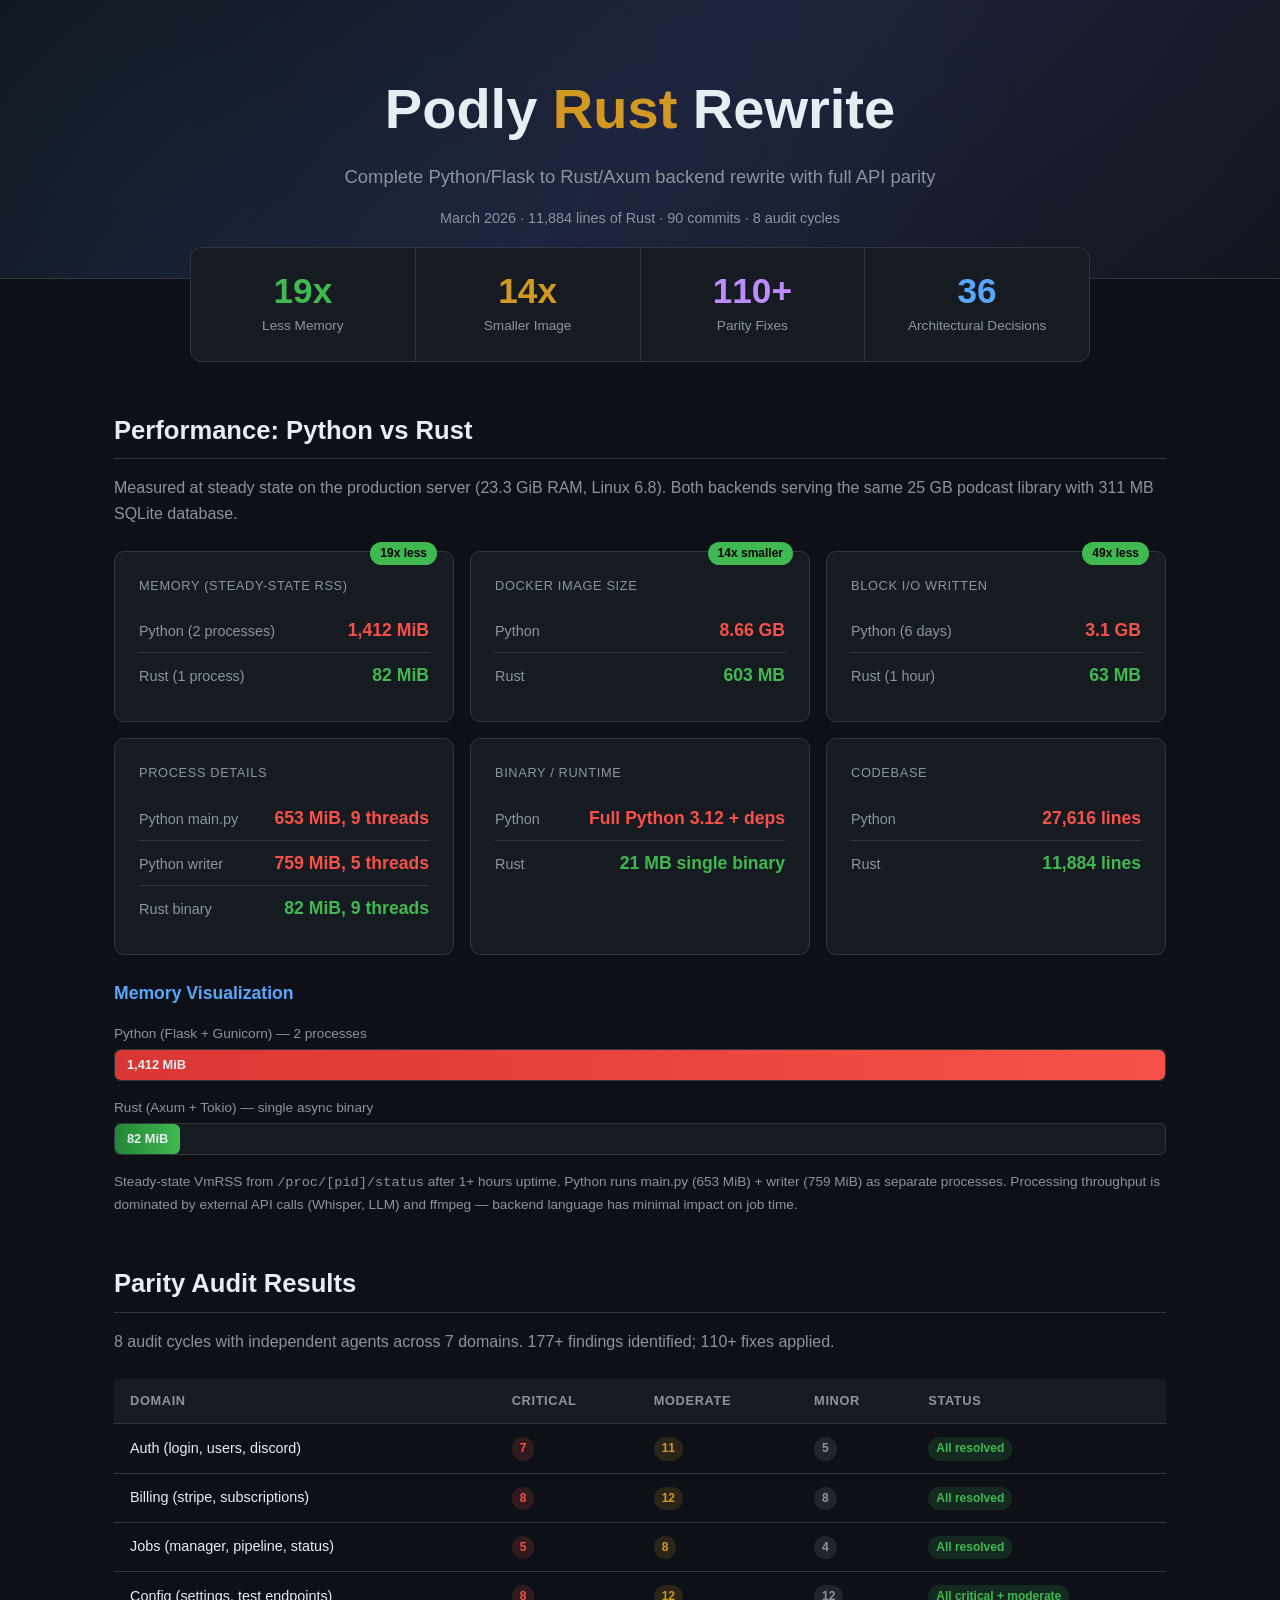
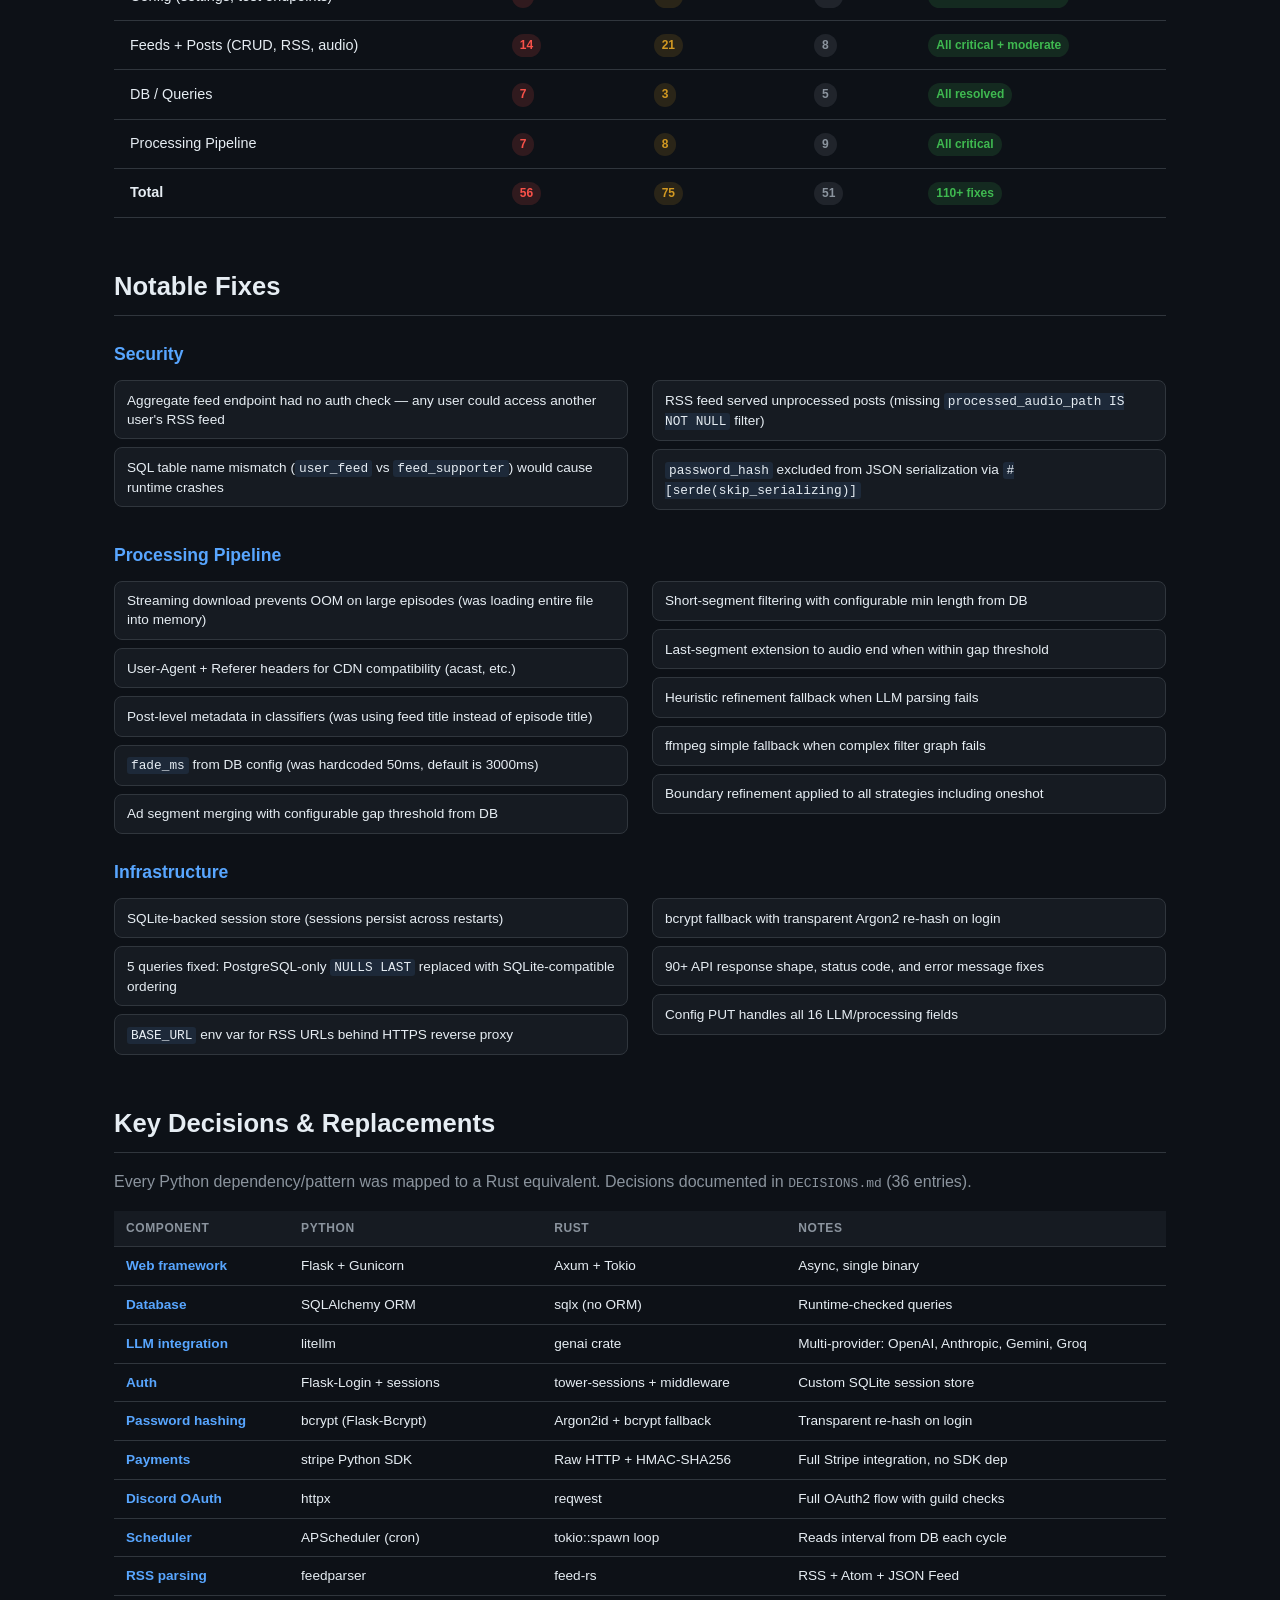
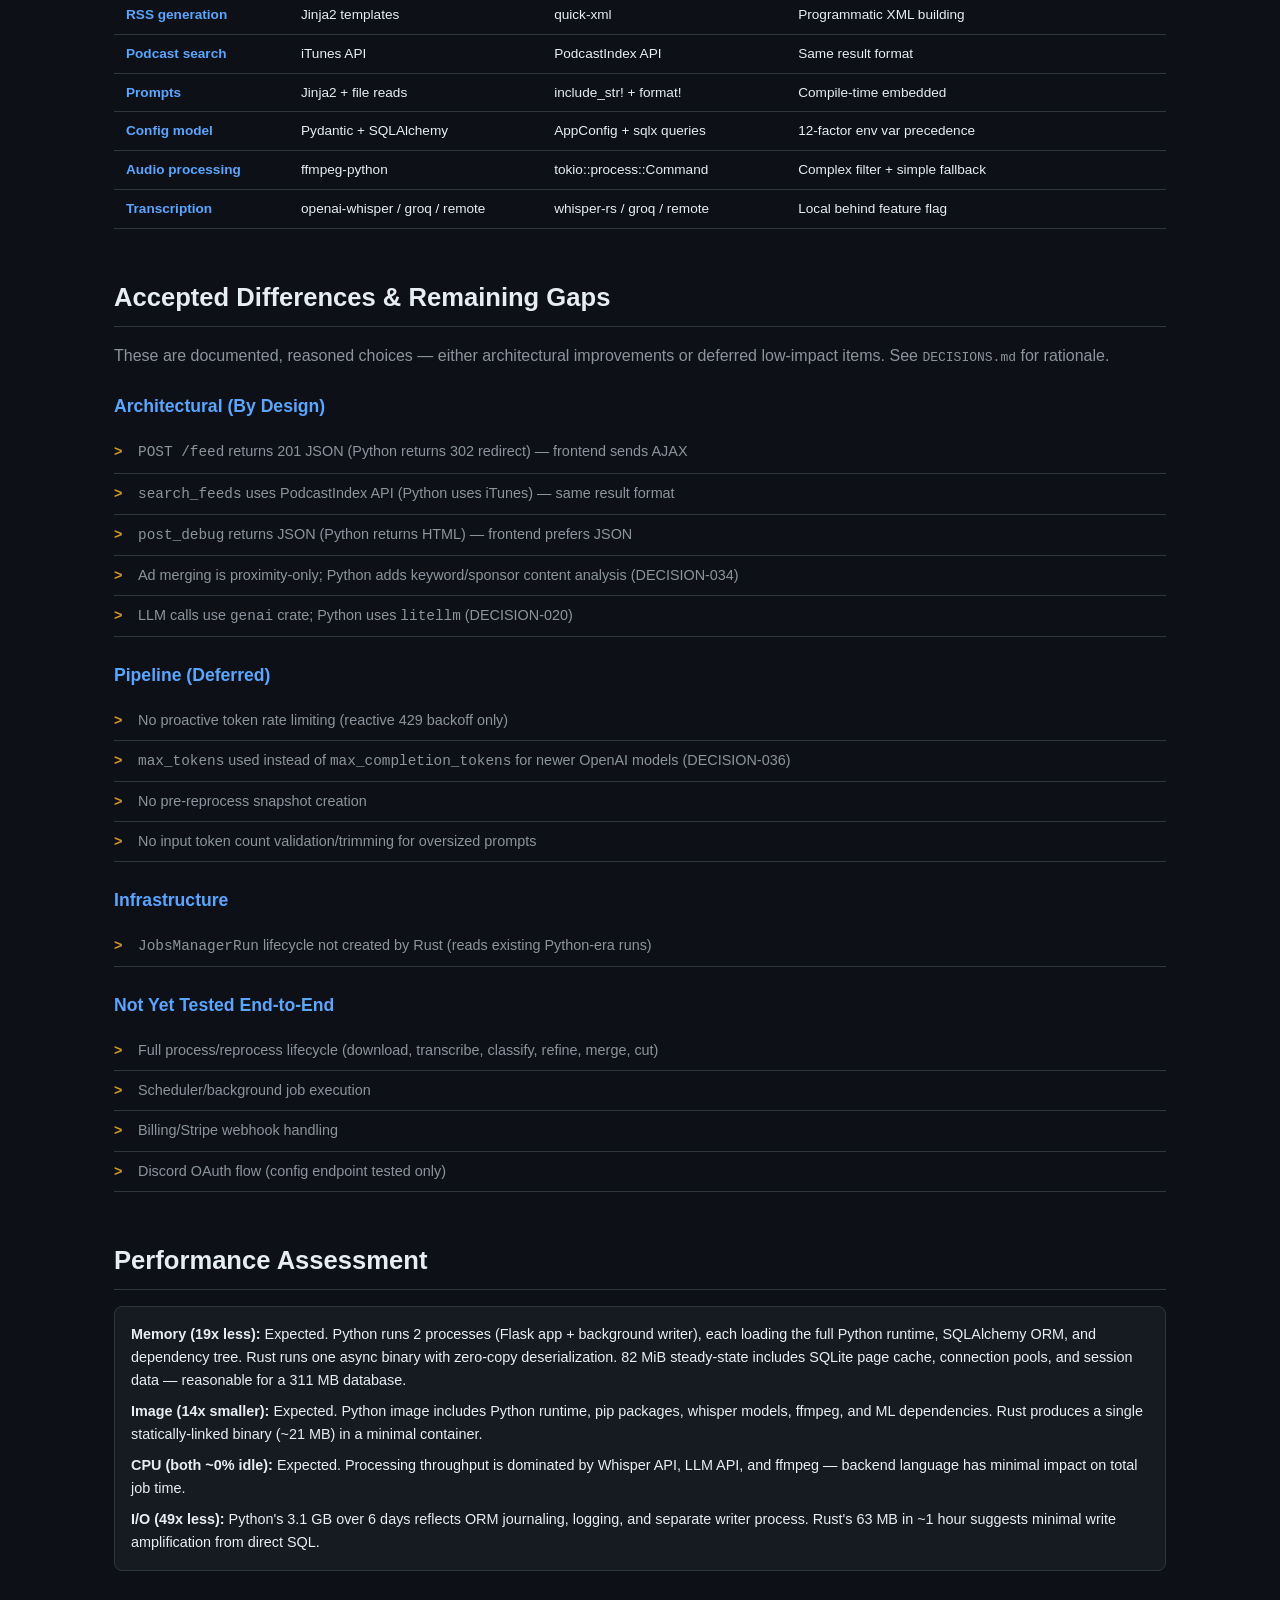
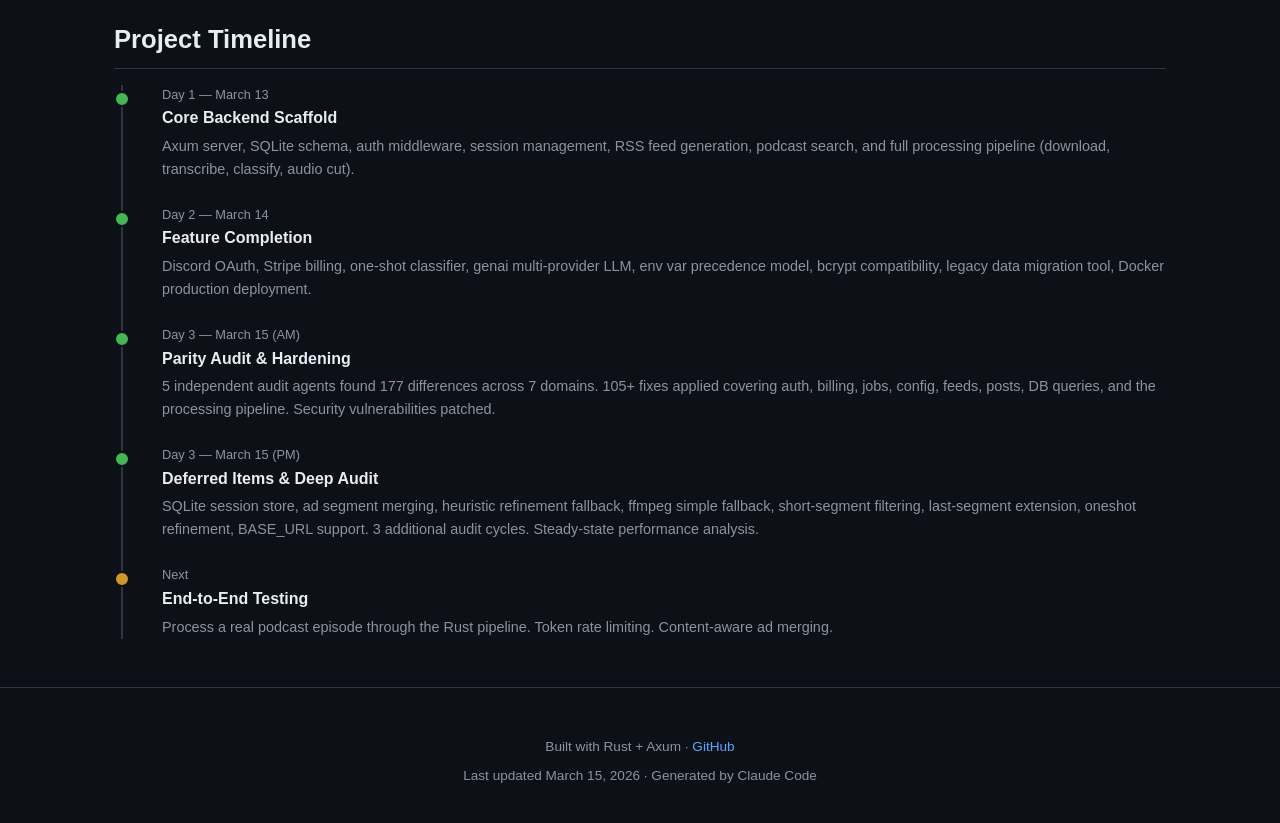
==== rust-rewrite.html @ 411adbfd "Replace progress report files with single rust-rewrite.html" ====
<!DOCTYPE html>
<html lang="en">
<head>
<meta charset="UTF-8">
<meta name="viewport" content="width=device-width, initial-scale=1.0">
<title>Podly Rust Rewrite — Progress Report</title>
<style>
  :root {
    --bg: #0d1117; --surface: #161b22; --border: #30363d;
    --text: #e6edf3; --text-muted: #8b949e; --accent: #58a6ff;
    --green: #3fb950; --red: #f85149; --orange: #d29922; --purple: #bc8cff;
  }
  * { box-sizing: border-box; margin: 0; padding: 0; }
  body { font-family: -apple-system, BlinkMacSystemFont, 'Segoe UI', Helvetica, Arial, sans-serif; background: var(--bg); color: var(--text); line-height: 1.6; }

  .hero { background: linear-gradient(135deg, #0d1117 0%, #1a1f36 50%, #0d1117 100%); padding: 4rem 1.5rem 3rem; text-align: center; border-bottom: 1px solid var(--border); position: relative; overflow: hidden; }
  .hero::before { content: ''; position: absolute; top: -50%; left: -50%; width: 200%; height: 200%; background: radial-gradient(circle at 30% 50%, rgba(88,166,255,0.06) 0%, transparent 50%), radial-gradient(circle at 70% 50%, rgba(188,140,255,0.04) 0%, transparent 50%); pointer-events: none; }
  .hero h1 { font-size: clamp(2rem, 5vw, 3.5rem); font-weight: 800; margin-bottom: 0.5rem; position: relative; }
  .hero h1 .rust { color: var(--orange); }
  .hero p { color: var(--text-muted); font-size: 1.15rem; max-width: 600px; margin: 0 auto; position: relative; }
  .hero-date { color: var(--text-muted); font-size: 0.9rem; margin-top: 1rem; position: relative; }
  .hero-date a { color: var(--accent); text-decoration: none; }

  .container { max-width: 1100px; margin: 0 auto; padding: 0 1.5rem; }

  .metrics-bar { display: grid; grid-template-columns: repeat(auto-fit, minmax(200px, 1fr)); gap: 1px; background: var(--border); border: 1px solid var(--border); border-radius: 12px; overflow: hidden; margin: -2rem auto 3rem; max-width: 900px; position: relative; z-index: 1; }
  .metric { background: var(--surface); padding: 1.5rem; text-align: center; }
  .metric-value { font-size: 2.2rem; font-weight: 800; line-height: 1.1; }
  .metric-value.green { color: var(--green); }
  .metric-value.orange { color: var(--orange); }
  .metric-value.purple { color: var(--purple); }
  .metric-value.accent { color: var(--accent); }
  .metric-label { color: var(--text-muted); font-size: 0.85rem; margin-top: 0.25rem; }

  section { margin-bottom: 3rem; }
  section h2 { font-size: 1.6rem; font-weight: 700; margin-bottom: 1rem; padding-bottom: 0.5rem; border-bottom: 1px solid var(--border); }
  section h3 { font-size: 1.1rem; font-weight: 600; color: var(--accent); margin: 1.5rem 0 0.75rem; }

  .compare-grid { display: grid; grid-template-columns: repeat(auto-fit, minmax(280px, 1fr)); gap: 1rem; }
  .compare-card { background: var(--surface); border: 1px solid var(--border); border-radius: 10px; padding: 1.5rem; position: relative; }
  .compare-card .label { font-size: 0.8rem; text-transform: uppercase; letter-spacing: 0.05em; color: var(--text-muted); margin-bottom: 0.75rem; }
  .compare-row { display: flex; justify-content: space-between; align-items: baseline; padding: 0.5rem 0; border-bottom: 1px solid var(--border); }
  .compare-row:last-child { border: none; }
  .compare-row .tech { color: var(--text-muted); font-size: 0.9rem; }
  .compare-row .val { font-weight: 600; font-size: 1.1rem; }
  .compare-row .val.python { color: var(--red); }
  .compare-row .val.rust { color: var(--green); }
  .ratio-badge { position: absolute; top: -10px; right: 16px; background: var(--green); color: #000; font-size: 0.75rem; font-weight: 800; padding: 2px 10px; border-radius: 20px; }

  .bar-chart { margin: 1rem 0; }
  .bar-group { margin-bottom: 1rem; }
  .bar-group .bar-label { font-size: 0.85rem; color: var(--text-muted); margin-bottom: 0.25rem; }
  .bar-track { background: var(--surface); border-radius: 6px; height: 32px; position: relative; overflow: hidden; border: 1px solid var(--border); }
  .bar-fill { height: 100%; border-radius: 6px; display: flex; align-items: center; padding: 0 12px; font-size: 0.8rem; font-weight: 600; min-width: fit-content; white-space: nowrap; }
  .bar-fill.python { background: linear-gradient(90deg, #da3633, #f85149); }
  .bar-fill.rust { background: linear-gradient(90deg, #238636, #3fb950); }

  .audit-table { width: 100%; border-collapse: collapse; font-size: 0.9rem; }
  .audit-table th, .audit-table td { padding: 0.75rem 1rem; text-align: left; border-bottom: 1px solid var(--border); }
  .audit-table th { background: var(--surface); color: var(--text-muted); font-size: 0.8rem; text-transform: uppercase; letter-spacing: 0.05em; }
  .audit-table tr:hover td { background: rgba(88,166,255,0.04); }
  .badge { display: inline-block; padding: 2px 8px; border-radius: 12px; font-size: 0.75rem; font-weight: 600; }
  .badge.critical { background: rgba(248,81,73,0.15); color: var(--red); }
  .badge.moderate { background: rgba(210,153,34,0.15); color: var(--orange); }
  .badge.minor { background: rgba(139,148,158,0.15); color: var(--text-muted); }
  .badge.fixed { background: rgba(63,185,80,0.15); color: var(--green); }

  .timeline { position: relative; padding-left: 2rem; }
  .timeline::before { content: ''; position: absolute; left: 7px; top: 0; bottom: 0; width: 2px; background: var(--border); }
  .timeline-item { position: relative; margin-bottom: 1.5rem; padding-left: 1rem; }
  .timeline-item::before { content: ''; position: absolute; left: -2rem; top: 6px; width: 12px; height: 12px; border-radius: 50%; background: var(--accent); border: 2px solid var(--bg); }
  .timeline-item.done::before { background: var(--green); }
  .timeline-item.pending::before { background: var(--orange); }
  .timeline-date { font-size: 0.8rem; color: var(--text-muted); }
  .timeline-title { font-weight: 600; margin-bottom: 0.25rem; }
  .timeline-desc { color: var(--text-muted); font-size: 0.9rem; }

  .fixes-list { list-style: none; padding: 0; columns: 2; column-gap: 1.5rem; }
  .fixes-list li { break-inside: avoid; background: var(--surface); border: 1px solid var(--border); border-radius: 8px; padding: 0.6rem 0.75rem; font-size: 0.85rem; margin-bottom: 0.5rem; line-height: 1.4; }
  .fixes-list li code { background: rgba(88,166,255,0.1); padding: 1px 4px; border-radius: 3px; font-size: 0.8rem; }

  .remaining-list { list-style: none; padding: 0; }
  .remaining-list li { padding: 0.5rem 0; border-bottom: 1px solid var(--border); color: var(--text-muted); font-size: 0.9rem; padding-left: 1.5rem; position: relative; }
  .remaining-list li::before { content: '>'; position: absolute; left: 0; color: var(--orange); font-weight: bold; }

  .decision-table { width: 100%; border-collapse: collapse; font-size: 0.85rem; }
  .decision-table th, .decision-table td { padding: 0.5rem 0.75rem; text-align: left; border-bottom: 1px solid var(--border); vertical-align: top; }
  .decision-table th { background: var(--surface); color: var(--text-muted); font-size: 0.75rem; text-transform: uppercase; letter-spacing: 0.05em; }
  .decision-table tr:hover td { background: rgba(88,166,255,0.04); }
  .decision-table td:first-child { white-space: nowrap; color: var(--accent); font-weight: 600; }

  .info-box { background: var(--surface); border: 1px solid var(--border); border-radius: 8px; padding: 1rem; font-size: 0.9rem; margin: 1rem 0; }

  footer { text-align: center; padding: 3rem 1rem; border-top: 1px solid var(--border); color: var(--text-muted); font-size: 0.85rem; }
  footer a { color: var(--accent); text-decoration: none; }
  footer a:hover { text-decoration: underline; }

  @media (max-width: 700px) {
    .hero { padding: 3rem 1rem 2rem; }
    .metrics-bar { grid-template-columns: repeat(2, 1fr); margin-top: -1.5rem; }
    .compare-grid { grid-template-columns: 1fr; }
    .fixes-list { columns: 1; }
    .audit-table { font-size: 0.8rem; }
    .audit-table th, .audit-table td { padding: 0.5rem; }
    .decision-table { font-size: 0.8rem; }
  }
</style>
</head>
<body>

<div class="hero">
  <h1>Podly <span class="rust">Rust</span> Rewrite</h1>
  <p>Complete Python/Flask to Rust/Axum backend rewrite with full API parity</p>
  <div class="hero-date">March 2026 &middot; 11,884 lines of Rust &middot; 90 commits &middot; 8 audit cycles</div>
</div>

<div class="container">

  <div class="metrics-bar">
    <div class="metric"><div class="metric-value green">19x</div><div class="metric-label">Less Memory</div></div>
    <div class="metric"><div class="metric-value orange">14x</div><div class="metric-label">Smaller Image</div></div>
    <div class="metric"><div class="metric-value purple">110+</div><div class="metric-label">Parity Fixes</div></div>
    <div class="metric"><div class="metric-value accent">36</div><div class="metric-label">Architectural Decisions</div></div>
  </div>

  <!-- Performance -->
  <section>
    <h2>Performance: Python vs Rust</h2>
    <p style="color: var(--text-muted); margin-bottom: 1.5rem;">Measured at steady state on the production server (23.3 GiB RAM, Linux 6.8). Both backends serving the same 25 GB podcast library with 311 MB SQLite database.</p>
    <div class="compare-grid">
      <div class="compare-card">
        <div class="ratio-badge">19x less</div>
        <div class="label">Memory (Steady-State RSS)</div>
        <div class="compare-row"><span class="tech">Python (2 processes)</span><span class="val python">1,412 MiB</span></div>
        <div class="compare-row"><span class="tech">Rust (1 process)</span><span class="val rust">82 MiB</span></div>
      </div>
      <div class="compare-card">
        <div class="ratio-badge">14x smaller</div>
        <div class="label">Docker Image Size</div>
        <div class="compare-row"><span class="tech">Python</span><span class="val python">8.66 GB</span></div>
        <div class="compare-row"><span class="tech">Rust</span><span class="val rust">603 MB</span></div>
      </div>
      <div class="compare-card">
        <div class="ratio-badge">49x less</div>
        <div class="label">Block I/O Written</div>
        <div class="compare-row"><span class="tech">Python (6 days)</span><span class="val python">3.1 GB</span></div>
        <div class="compare-row"><span class="tech">Rust (1 hour)</span><span class="val rust">63 MB</span></div>
      </div>
      <div class="compare-card">
        <div class="label">Process Details</div>
        <div class="compare-row"><span class="tech">Python main.py</span><span class="val python">653 MiB, 9 threads</span></div>
        <div class="compare-row"><span class="tech">Python writer</span><span class="val python">759 MiB, 5 threads</span></div>
        <div class="compare-row"><span class="tech">Rust binary</span><span class="val rust">82 MiB, 9 threads</span></div>
      </div>
      <div class="compare-card">
        <div class="label">Binary / Runtime</div>
        <div class="compare-row"><span class="tech">Python</span><span class="val python">Full Python 3.12 + deps</span></div>
        <div class="compare-row"><span class="tech">Rust</span><span class="val rust">21 MB single binary</span></div>
      </div>
      <div class="compare-card">
        <div class="label">Codebase</div>
        <div class="compare-row"><span class="tech">Python</span><span class="val python">27,616 lines</span></div>
        <div class="compare-row"><span class="tech">Rust</span><span class="val rust">11,884 lines</span></div>
      </div>
    </div>
    <h3>Memory Visualization</h3>
    <div class="bar-chart">
      <div class="bar-group"><div class="bar-label">Python (Flask + Gunicorn) &mdash; 2 processes</div><div class="bar-track"><div class="bar-fill python" style="width: 100%;">1,412 MiB</div></div></div>
      <div class="bar-group"><div class="bar-label">Rust (Axum + Tokio) &mdash; single async binary</div><div class="bar-track"><div class="bar-fill rust" style="width: 5.8%;">82 MiB</div></div></div>
    </div>
    <p style="color: var(--text-muted); font-size: 0.85rem; margin-top: 0.5rem;">Steady-state VmRSS from <code>/proc/[pid]/status</code> after 1+ hours uptime. Python runs main.py (653 MiB) + writer (759 MiB) as separate processes. Processing throughput is dominated by external API calls (Whisper, LLM) and ffmpeg &mdash; backend language has minimal impact on job time.</p>
  </section>

  <!-- Parity Audit -->
  <section>
    <h2>Parity Audit Results</h2>
    <p style="color: var(--text-muted); margin-bottom: 1.5rem;">8 audit cycles with independent agents across 7 domains. 177+ findings identified; 110+ fixes applied.</p>
    <div style="overflow-x: auto;">
    <table class="audit-table">
      <thead><tr><th>Domain</th><th>Critical</th><th>Moderate</th><th>Minor</th><th>Status</th></tr></thead>
      <tbody>
        <tr><td>Auth (login, users, discord)</td><td><span class="badge critical">7</span></td><td><span class="badge moderate">11</span></td><td><span class="badge minor">5</span></td><td><span class="badge fixed">All resolved</span></td></tr>
        <tr><td>Billing (stripe, subscriptions)</td><td><span class="badge critical">8</span></td><td><span class="badge moderate">12</span></td><td><span class="badge minor">8</span></td><td><span class="badge fixed">All resolved</span></td></tr>
        <tr><td>Jobs (manager, pipeline, status)</td><td><span class="badge critical">5</span></td><td><span class="badge moderate">8</span></td><td><span class="badge minor">4</span></td><td><span class="badge fixed">All resolved</span></td></tr>
        <tr><td>Config (settings, test endpoints)</td><td><span class="badge critical">8</span></td><td><span class="badge moderate">12</span></td><td><span class="badge minor">12</span></td><td><span class="badge fixed">All critical + moderate</span></td></tr>
        <tr><td>Feeds + Posts (CRUD, RSS, audio)</td><td><span class="badge critical">14</span></td><td><span class="badge moderate">21</span></td><td><span class="badge minor">8</span></td><td><span class="badge fixed">All critical + moderate</span></td></tr>
        <tr><td>DB / Queries</td><td><span class="badge critical">7</span></td><td><span class="badge moderate">3</span></td><td><span class="badge minor">5</span></td><td><span class="badge fixed">All resolved</span></td></tr>
        <tr><td>Processing Pipeline</td><td><span class="badge critical">7</span></td><td><span class="badge moderate">8</span></td><td><span class="badge minor">9</span></td><td><span class="badge fixed">All critical</span></td></tr>
        <tr style="font-weight: 700;"><td>Total</td><td><span class="badge critical">56</span></td><td><span class="badge moderate">75</span></td><td><span class="badge minor">51</span></td><td><span class="badge fixed">110+ fixes</span></td></tr>
      </tbody>
    </table>
    </div>
  </section>

  <!-- Notable Fixes -->
  <section>
    <h2>Notable Fixes</h2>
    <h3>Security</h3>
    <ul class="fixes-list">
      <li>Aggregate feed endpoint had no auth check &mdash; any user could access another user's RSS feed</li>
      <li>SQL table name mismatch (<code>user_feed</code> vs <code>feed_supporter</code>) would cause runtime crashes</li>
      <li>RSS feed served unprocessed posts (missing <code>processed_audio_path IS NOT NULL</code> filter)</li>
      <li><code>password_hash</code> excluded from JSON serialization via <code>#[serde(skip_serializing)]</code></li>
    </ul>
    <h3>Processing Pipeline</h3>
    <ul class="fixes-list">
      <li>Streaming download prevents OOM on large episodes (was loading entire file into memory)</li>
      <li>User-Agent + Referer headers for CDN compatibility (acast, etc.)</li>
      <li>Post-level metadata in classifiers (was using feed title instead of episode title)</li>
      <li><code>fade_ms</code> from DB config (was hardcoded 50ms, default is 3000ms)</li>
      <li>Ad segment merging with configurable gap threshold from DB</li>
      <li>Short-segment filtering with configurable min length from DB</li>
      <li>Last-segment extension to audio end when within gap threshold</li>
      <li>Heuristic refinement fallback when LLM parsing fails</li>
      <li>ffmpeg simple fallback when complex filter graph fails</li>
      <li>Boundary refinement applied to all strategies including oneshot</li>
    </ul>
    <h3>Infrastructure</h3>
    <ul class="fixes-list">
      <li>SQLite-backed session store (sessions persist across restarts)</li>
      <li>5 queries fixed: PostgreSQL-only <code>NULLS LAST</code> replaced with SQLite-compatible ordering</li>
      <li><code>BASE_URL</code> env var for RSS URLs behind HTTPS reverse proxy</li>
      <li>bcrypt fallback with transparent Argon2 re-hash on login</li>
      <li>90+ API response shape, status code, and error message fixes</li>
      <li>Config PUT handles all 16 LLM/processing fields</li>
    </ul>
  </section>

  <!-- Architecture Decisions -->
  <section>
    <h2>Key Decisions &amp; Replacements</h2>
    <p style="color: var(--text-muted); margin-bottom: 1rem;">Every Python dependency/pattern was mapped to a Rust equivalent. Decisions documented in <code>DECISIONS.md</code> (36 entries).</p>
    <div style="overflow-x: auto;">
    <table class="decision-table">
      <thead><tr><th>Component</th><th>Python</th><th>Rust</th><th>Notes</th></tr></thead>
      <tbody>
        <tr><td>Web framework</td><td>Flask + Gunicorn</td><td>Axum + Tokio</td><td>Async, single binary</td></tr>
        <tr><td>Database</td><td>SQLAlchemy ORM</td><td>sqlx (no ORM)</td><td>Runtime-checked queries</td></tr>
        <tr><td>LLM integration</td><td>litellm</td><td>genai crate</td><td>Multi-provider: OpenAI, Anthropic, Gemini, Groq</td></tr>
        <tr><td>Auth</td><td>Flask-Login + sessions</td><td>tower-sessions + middleware</td><td>Custom SQLite session store</td></tr>
        <tr><td>Password hashing</td><td>bcrypt (Flask-Bcrypt)</td><td>Argon2id + bcrypt fallback</td><td>Transparent re-hash on login</td></tr>
        <tr><td>Payments</td><td>stripe Python SDK</td><td>Raw HTTP + HMAC-SHA256</td><td>Full Stripe integration, no SDK dep</td></tr>
        <tr><td>Discord OAuth</td><td>httpx</td><td>reqwest</td><td>Full OAuth2 flow with guild checks</td></tr>
        <tr><td>Scheduler</td><td>APScheduler (cron)</td><td>tokio::spawn loop</td><td>Reads interval from DB each cycle</td></tr>
        <tr><td>RSS parsing</td><td>feedparser</td><td>feed-rs</td><td>RSS + Atom + JSON Feed</td></tr>
        <tr><td>RSS generation</td><td>Jinja2 templates</td><td>quick-xml</td><td>Programmatic XML building</td></tr>
        <tr><td>Podcast search</td><td>iTunes API</td><td>PodcastIndex API</td><td>Same result format</td></tr>
        <tr><td>Prompts</td><td>Jinja2 + file reads</td><td>include_str! + format!</td><td>Compile-time embedded</td></tr>
        <tr><td>Config model</td><td>Pydantic + SQLAlchemy</td><td>AppConfig + sqlx queries</td><td>12-factor env var precedence</td></tr>
        <tr><td>Audio processing</td><td>ffmpeg-python</td><td>tokio::process::Command</td><td>Complex filter + simple fallback</td></tr>
        <tr><td>Transcription</td><td>openai-whisper / groq / remote</td><td>whisper-rs / groq / remote</td><td>Local behind feature flag</td></tr>
      </tbody>
    </table>
    </div>
  </section>

  <!-- Accepted Differences -->
  <section>
    <h2>Accepted Differences &amp; Remaining Gaps</h2>
    <p style="color: var(--text-muted); margin-bottom: 1rem;">These are documented, reasoned choices &mdash; either architectural improvements or deferred low-impact items. See <code>DECISIONS.md</code> for rationale.</p>

    <h3>Architectural (By Design)</h3>
    <ul class="remaining-list">
      <li><code>POST /feed</code> returns 201 JSON (Python returns 302 redirect) &mdash; frontend sends AJAX</li>
      <li><code>search_feeds</code> uses PodcastIndex API (Python uses iTunes) &mdash; same result format</li>
      <li><code>post_debug</code> returns JSON (Python returns HTML) &mdash; frontend prefers JSON</li>
      <li>Ad merging is proximity-only; Python adds keyword/sponsor content analysis (DECISION-034)</li>
      <li>LLM calls use <code>genai</code> crate; Python uses <code>litellm</code> (DECISION-020)</li>
    </ul>

    <h3>Pipeline (Deferred)</h3>
    <ul class="remaining-list">
      <li>No proactive token rate limiting (reactive 429 backoff only)</li>
      <li><code>max_tokens</code> used instead of <code>max_completion_tokens</code> for newer OpenAI models (DECISION-036)</li>
      <li>No pre-reprocess snapshot creation</li>
      <li>No input token count validation/trimming for oversized prompts</li>
    </ul>

    <h3>Infrastructure</h3>
    <ul class="remaining-list">
      <li><code>JobsManagerRun</code> lifecycle not created by Rust (reads existing Python-era runs)</li>
    </ul>

    <h3>Not Yet Tested End-to-End</h3>
    <ul class="remaining-list">
      <li>Full process/reprocess lifecycle (download, transcribe, classify, refine, merge, cut)</li>
      <li>Scheduler/background job execution</li>
      <li>Billing/Stripe webhook handling</li>
      <li>Discord OAuth flow (config endpoint tested only)</li>
    </ul>
  </section>

  <!-- Performance Assessment -->
  <section>
    <h2>Performance Assessment</h2>
    <div class="info-box">
      <p><strong>Memory (19x less):</strong> Expected. Python runs 2 processes (Flask app + background writer), each loading the full Python runtime, SQLAlchemy ORM, and dependency tree. Rust runs one async binary with zero-copy deserialization. 82 MiB steady-state includes SQLite page cache, connection pools, and session data &mdash; reasonable for a 311 MB database.</p>
      <p style="margin-top: 0.5rem;"><strong>Image (14x smaller):</strong> Expected. Python image includes Python runtime, pip packages, whisper models, ffmpeg, and ML dependencies. Rust produces a single statically-linked binary (~21 MB) in a minimal container.</p>
      <p style="margin-top: 0.5rem;"><strong>CPU (both ~0% idle):</strong> Expected. Processing throughput is dominated by Whisper API, LLM API, and ffmpeg &mdash; backend language has minimal impact on total job time.</p>
      <p style="margin-top: 0.5rem;"><strong>I/O (49x less):</strong> Python's 3.1 GB over 6 days reflects ORM journaling, logging, and separate writer process. Rust's 63 MB in ~1 hour suggests minimal write amplification from direct SQL.</p>
    </div>
  </section>

  <!-- Timeline -->
  <section>
    <h2>Project Timeline</h2>
    <div class="timeline">
      <div class="timeline-item done"><div class="timeline-date">Day 1 &mdash; March 13</div><div class="timeline-title">Core Backend Scaffold</div><div class="timeline-desc">Axum server, SQLite schema, auth middleware, session management, RSS feed generation, podcast search, and full processing pipeline (download, transcribe, classify, audio cut).</div></div>
      <div class="timeline-item done"><div class="timeline-date">Day 2 &mdash; March 14</div><div class="timeline-title">Feature Completion</div><div class="timeline-desc">Discord OAuth, Stripe billing, one-shot classifier, genai multi-provider LLM, env var precedence model, bcrypt compatibility, legacy data migration tool, Docker production deployment.</div></div>
      <div class="timeline-item done"><div class="timeline-date">Day 3 &mdash; March 15 (AM)</div><div class="timeline-title">Parity Audit &amp; Hardening</div><div class="timeline-desc">5 independent audit agents found 177 differences across 7 domains. 105+ fixes applied covering auth, billing, jobs, config, feeds, posts, DB queries, and the processing pipeline. Security vulnerabilities patched.</div></div>
      <div class="timeline-item done"><div class="timeline-date">Day 3 &mdash; March 15 (PM)</div><div class="timeline-title">Deferred Items &amp; Deep Audit</div><div class="timeline-desc">SQLite session store, ad segment merging, heuristic refinement fallback, ffmpeg simple fallback, short-segment filtering, last-segment extension, oneshot refinement, BASE_URL support. 3 additional audit cycles. Steady-state performance analysis.</div></div>
      <div class="timeline-item pending"><div class="timeline-date">Next</div><div class="timeline-title">End-to-End Testing</div><div class="timeline-desc">Process a real podcast episode through the Rust pipeline. Token rate limiting. Content-aware ad merging.</div></div>
    </div>
  </section>

</div>

<footer>
  <p>Built with Rust + Axum &middot; <a href="https://github.com/kevinriste/podly_pure_podcasts">GitHub</a></p>
  <p style="margin-top: 0.5rem;">Last updated March 15, 2026 &middot; Generated by Claude Code</p>
</footer>

</body>
</html>
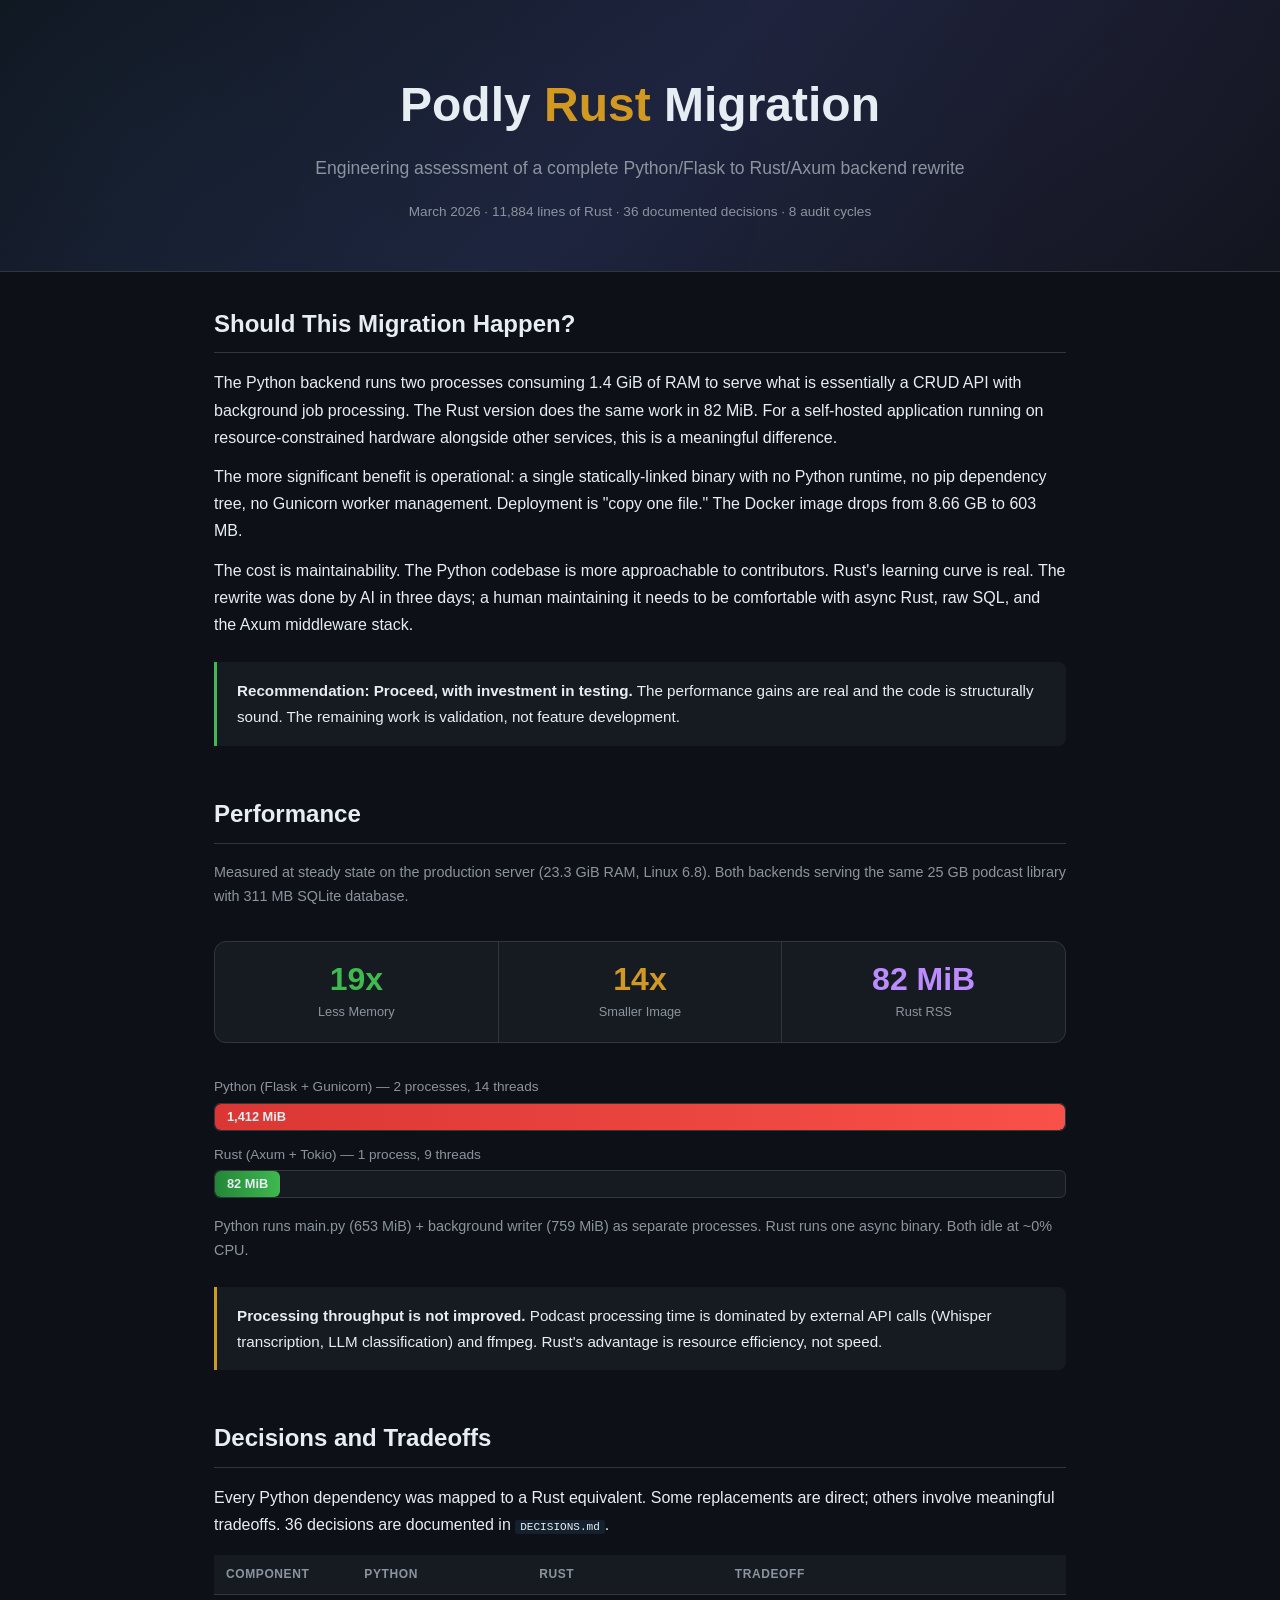
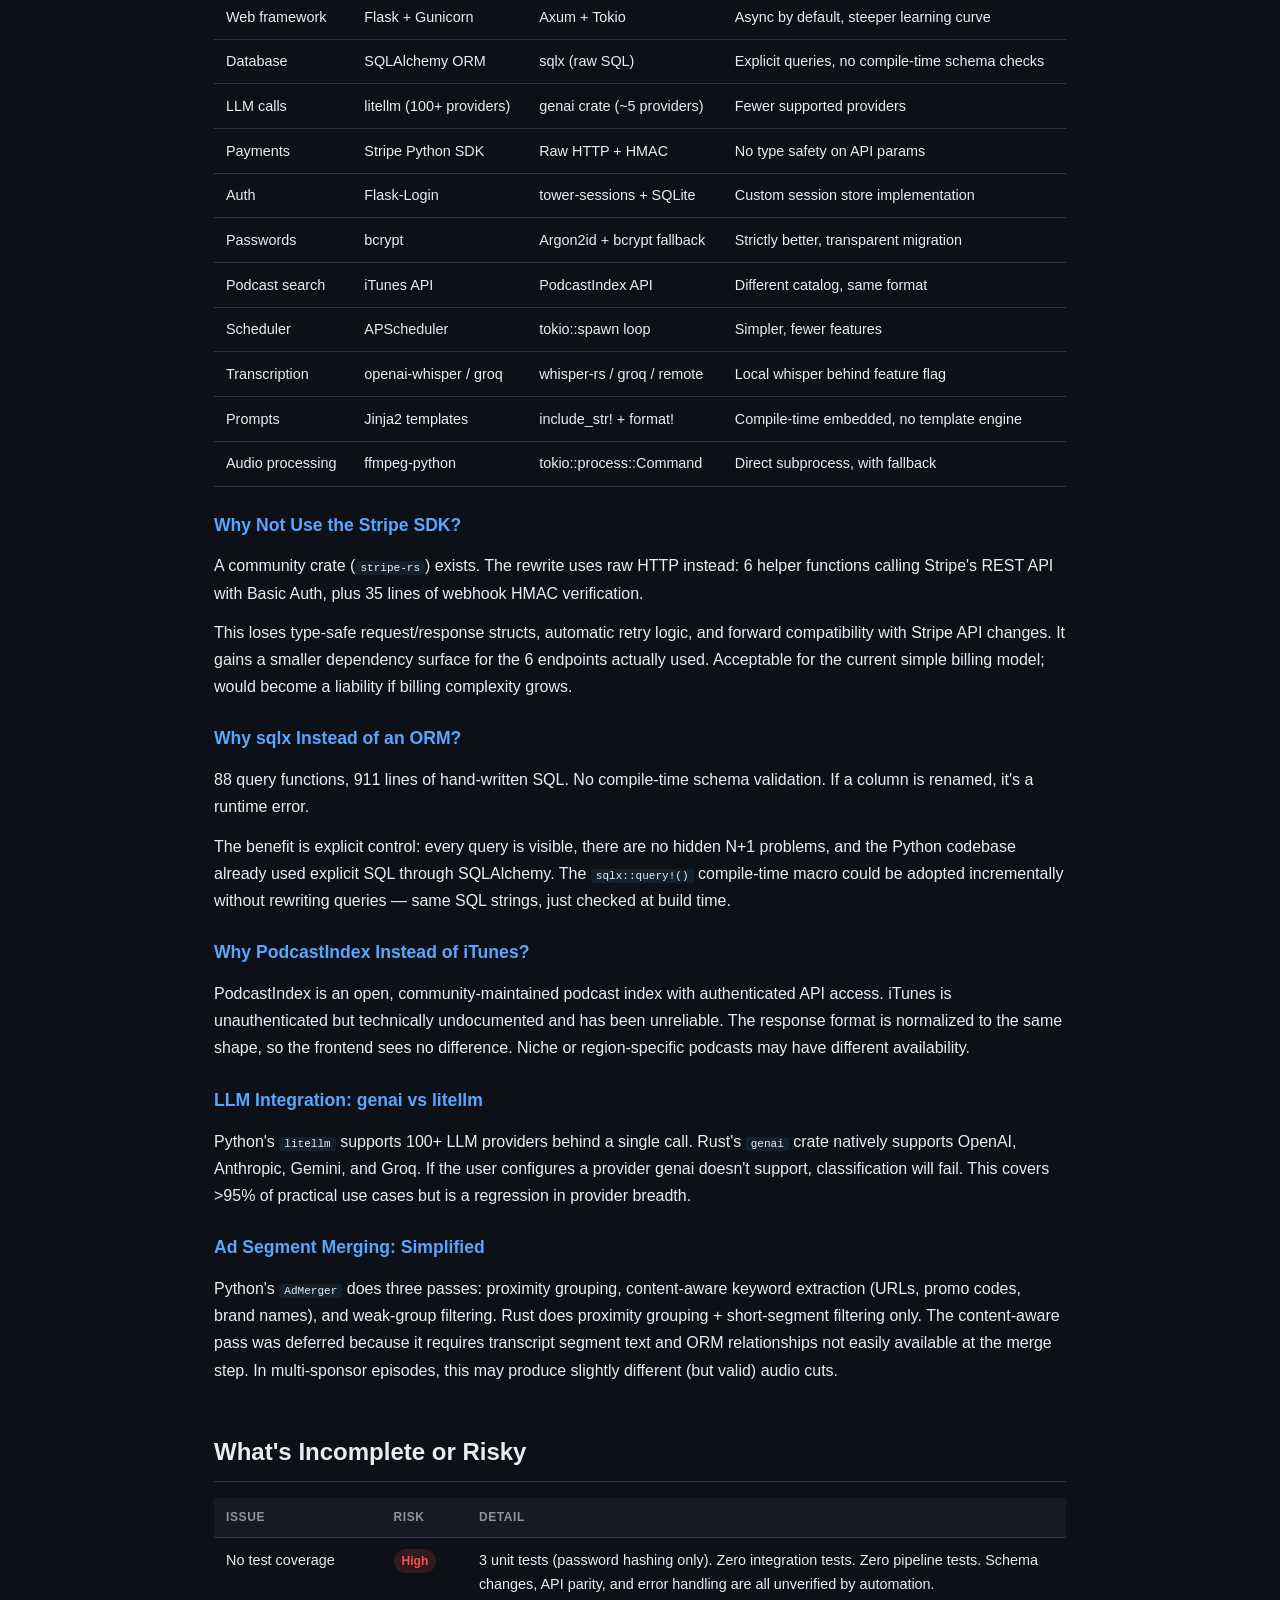
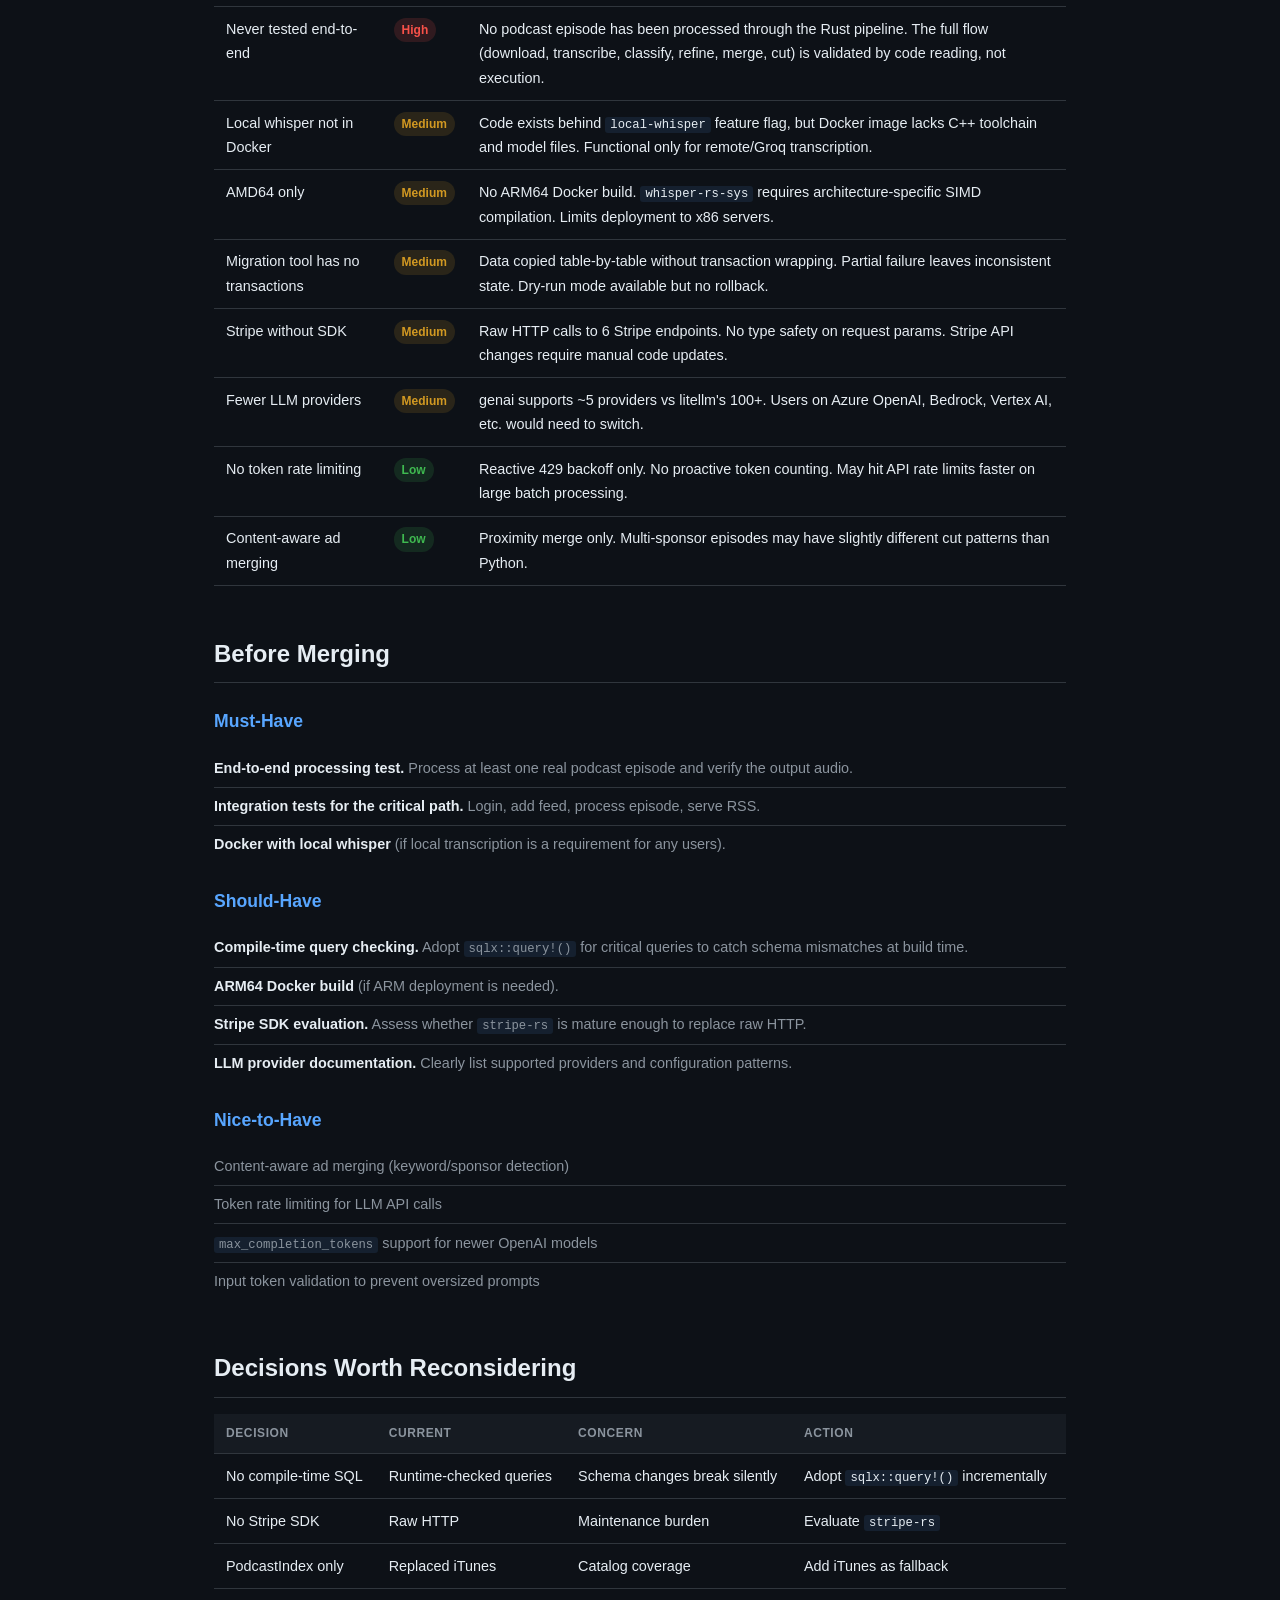
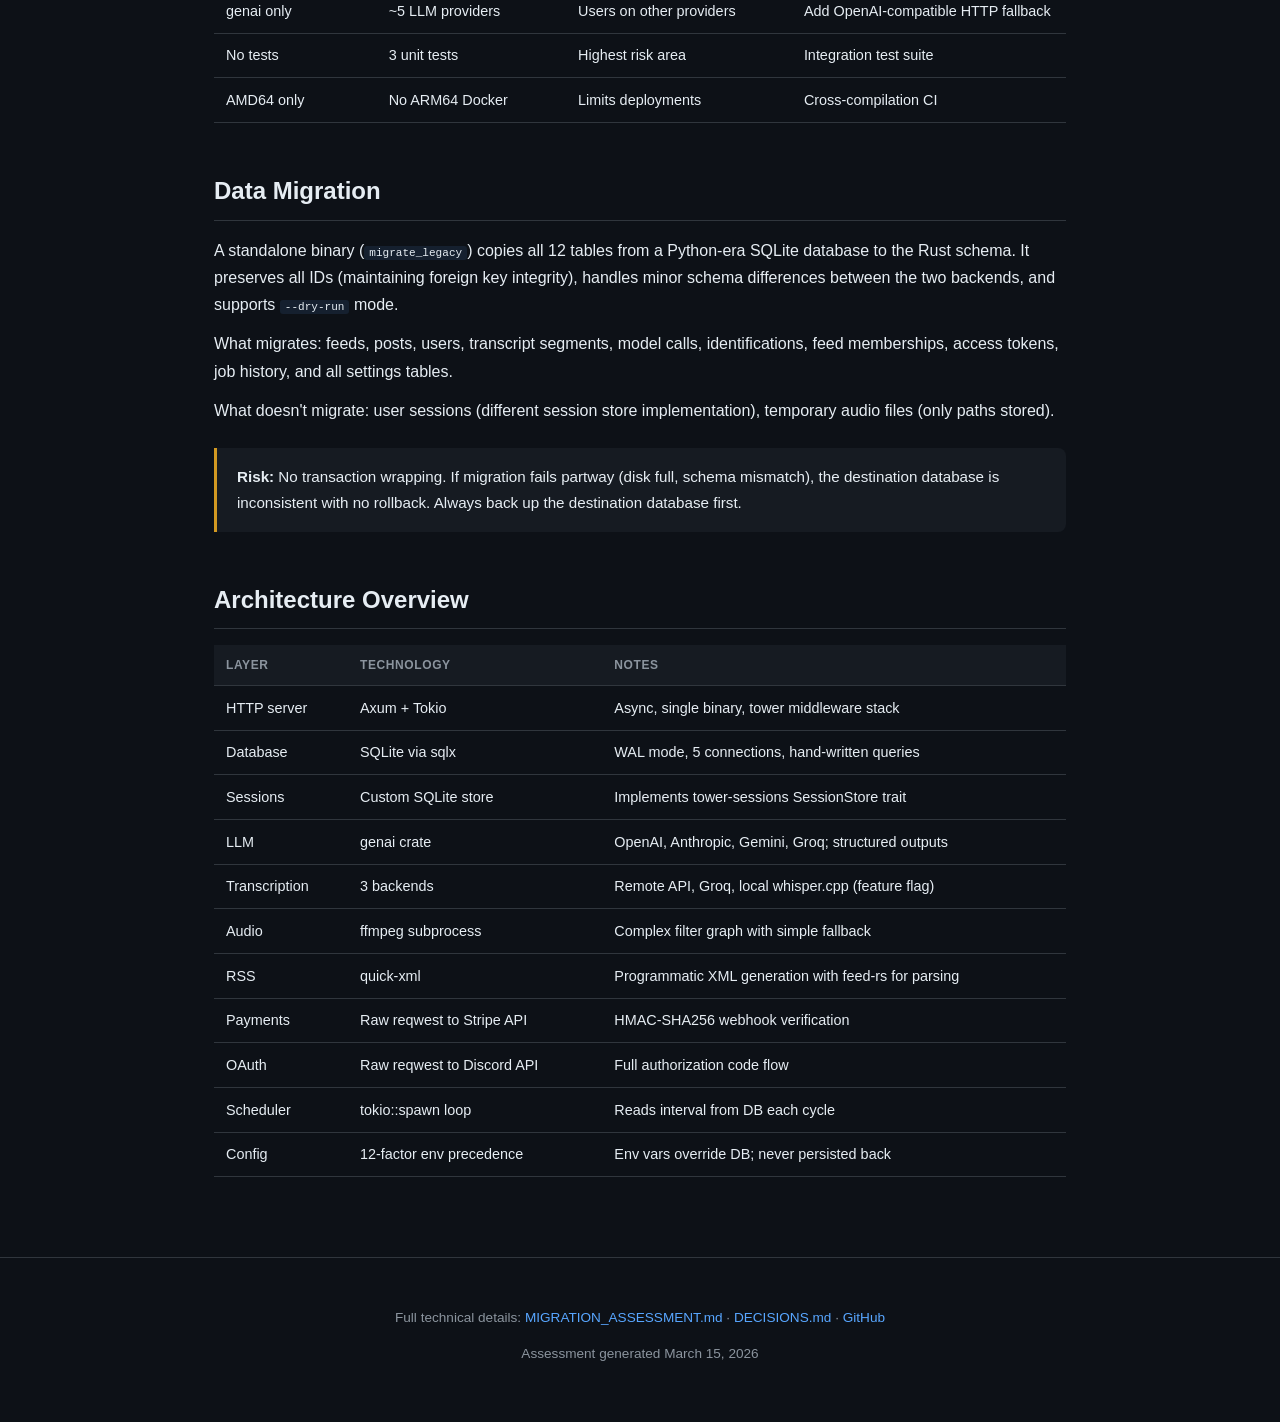
==== commit 29e8cb0a: "Rewrite as engineering assessment" ====
--- a/rust-rewrite.html
+++ b/rust-rewrite.html
@@ -3,7 +3,7 @@
 <head>
 <meta charset="UTF-8">
 <meta name="viewport" content="width=device-width, initial-scale=1.0">
-<title>Podly Rust Rewrite — Progress Report</title>
+<title>Podly Rust Migration — Engineering Assessment</title>
 <style>
   :root {
     --bg: #0d1117; --surface: #161b22; --border: #30363d;
@@ -11,313 +11,297 @@
     --green: #3fb950; --red: #f85149; --orange: #d29922; --purple: #bc8cff;
   }
   * { box-sizing: border-box; margin: 0; padding: 0; }
-  body { font-family: -apple-system, BlinkMacSystemFont, 'Segoe UI', Helvetica, Arial, sans-serif; background: var(--bg); color: var(--text); line-height: 1.6; }
+  body { font-family: -apple-system, BlinkMacSystemFont, 'Segoe UI', Helvetica, Arial, sans-serif; background: var(--bg); color: var(--text); line-height: 1.7; }
 
   .hero { background: linear-gradient(135deg, #0d1117 0%, #1a1f36 50%, #0d1117 100%); padding: 4rem 1.5rem 3rem; text-align: center; border-bottom: 1px solid var(--border); position: relative; overflow: hidden; }
   .hero::before { content: ''; position: absolute; top: -50%; left: -50%; width: 200%; height: 200%; background: radial-gradient(circle at 30% 50%, rgba(88,166,255,0.06) 0%, transparent 50%), radial-gradient(circle at 70% 50%, rgba(188,140,255,0.04) 0%, transparent 50%); pointer-events: none; }
-  .hero h1 { font-size: clamp(2rem, 5vw, 3.5rem); font-weight: 800; margin-bottom: 0.5rem; position: relative; }
+  .hero h1 { font-size: clamp(2rem, 5vw, 3rem); font-weight: 800; margin-bottom: 0.5rem; position: relative; }
   .hero h1 .rust { color: var(--orange); }
-  .hero p { color: var(--text-muted); font-size: 1.15rem; max-width: 600px; margin: 0 auto; position: relative; }
-  .hero-date { color: var(--text-muted); font-size: 0.9rem; margin-top: 1rem; position: relative; }
-  .hero-date a { color: var(--accent); text-decoration: none; }
-
-  .container { max-width: 1100px; margin: 0 auto; padding: 0 1.5rem; }
-
-  .metrics-bar { display: grid; grid-template-columns: repeat(auto-fit, minmax(200px, 1fr)); gap: 1px; background: var(--border); border: 1px solid var(--border); border-radius: 12px; overflow: hidden; margin: -2rem auto 3rem; max-width: 900px; position: relative; z-index: 1; }
-  .metric { background: var(--surface); padding: 1.5rem; text-align: center; }
-  .metric-value { font-size: 2.2rem; font-weight: 800; line-height: 1.1; }
-  .metric-value.green { color: var(--green); }
-  .metric-value.orange { color: var(--orange); }
-  .metric-value.purple { color: var(--purple); }
-  .metric-value.accent { color: var(--accent); }
-  .metric-label { color: var(--text-muted); font-size: 0.85rem; margin-top: 0.25rem; }
+  .hero p { color: var(--text-muted); font-size: 1.1rem; max-width: 650px; margin: 0 auto; position: relative; }
+  .hero-meta { color: var(--text-muted); font-size: 0.85rem; margin-top: 1rem; position: relative; }
+
+  .container { max-width: 900px; margin: 0 auto; padding: 2rem 1.5rem; }
 
   section { margin-bottom: 3rem; }
-  section h2 { font-size: 1.6rem; font-weight: 700; margin-bottom: 1rem; padding-bottom: 0.5rem; border-bottom: 1px solid var(--border); }
-  section h3 { font-size: 1.1rem; font-weight: 600; color: var(--accent); margin: 1.5rem 0 0.75rem; }
-
-  .compare-grid { display: grid; grid-template-columns: repeat(auto-fit, minmax(280px, 1fr)); gap: 1rem; }
-  .compare-card { background: var(--surface); border: 1px solid var(--border); border-radius: 10px; padding: 1.5rem; position: relative; }
-  .compare-card .label { font-size: 0.8rem; text-transform: uppercase; letter-spacing: 0.05em; color: var(--text-muted); margin-bottom: 0.75rem; }
-  .compare-row { display: flex; justify-content: space-between; align-items: baseline; padding: 0.5rem 0; border-bottom: 1px solid var(--border); }
-  .compare-row:last-child { border: none; }
-  .compare-row .tech { color: var(--text-muted); font-size: 0.9rem; }
-  .compare-row .val { font-weight: 600; font-size: 1.1rem; }
-  .compare-row .val.python { color: var(--red); }
-  .compare-row .val.rust { color: var(--green); }
-  .ratio-badge { position: absolute; top: -10px; right: 16px; background: var(--green); color: #000; font-size: 0.75rem; font-weight: 800; padding: 2px 10px; border-radius: 20px; }
+  h2 { font-size: 1.5rem; font-weight: 700; margin-bottom: 1rem; padding-bottom: 0.5rem; border-bottom: 1px solid var(--border); }
+  h3 { font-size: 1.1rem; font-weight: 600; color: var(--accent); margin: 1.5rem 0 0.75rem; }
+  p { margin-bottom: 0.75rem; }
+  p.muted { color: var(--text-muted); font-size: 0.9rem; }
+  strong { color: var(--text); }
+  code { background: rgba(88,166,255,0.1); padding: 1px 5px; border-radius: 3px; font-size: 0.85em; }
+
+  .verdict { background: var(--surface); border-left: 3px solid var(--green); border-radius: 0 8px 8px 0; padding: 1rem 1.25rem; margin: 1.5rem 0; font-size: 0.95rem; }
+  .verdict.caution { border-left-color: var(--orange); }
+  .verdict.risk { border-left-color: var(--red); }
+
+  .metrics-bar { display: grid; grid-template-columns: repeat(auto-fit, minmax(180px, 1fr)); gap: 1px; background: var(--border); border: 1px solid var(--border); border-radius: 12px; overflow: hidden; margin: 2rem 0; }
+  .metric { background: var(--surface); padding: 1.25rem; text-align: center; }
+  .metric-value { font-size: 2rem; font-weight: 800; line-height: 1.1; }
+  .metric-value.green { color: var(--green); } .metric-value.orange { color: var(--orange); } .metric-value.purple { color: var(--purple); }
+  .metric-label { color: var(--text-muted); font-size: 0.8rem; margin-top: 0.25rem; }
+
+  table { width: 100%; border-collapse: collapse; font-size: 0.9rem; margin: 1rem 0; }
+  th, td { padding: 0.6rem 0.75rem; text-align: left; border-bottom: 1px solid var(--border); vertical-align: top; }
+  th { background: var(--surface); color: var(--text-muted); font-size: 0.75rem; text-transform: uppercase; letter-spacing: 0.05em; }
+  tr:hover td { background: rgba(88,166,255,0.04); }
+
+  .badge { display: inline-block; padding: 2px 8px; border-radius: 12px; font-size: 0.75rem; font-weight: 600; }
+  .badge.high { background: rgba(248,81,73,0.15); color: var(--red); }
+  .badge.medium { background: rgba(210,153,34,0.15); color: var(--orange); }
+  .badge.low { background: rgba(63,185,80,0.15); color: var(--green); }
 
   .bar-chart { margin: 1rem 0; }
-  .bar-group { margin-bottom: 1rem; }
+  .bar-group { margin-bottom: 0.75rem; }
   .bar-group .bar-label { font-size: 0.85rem; color: var(--text-muted); margin-bottom: 0.25rem; }
-  .bar-track { background: var(--surface); border-radius: 6px; height: 32px; position: relative; overflow: hidden; border: 1px solid var(--border); }
+  .bar-track { background: var(--surface); border-radius: 6px; height: 28px; overflow: hidden; border: 1px solid var(--border); }
   .bar-fill { height: 100%; border-radius: 6px; display: flex; align-items: center; padding: 0 12px; font-size: 0.8rem; font-weight: 600; min-width: fit-content; white-space: nowrap; }
   .bar-fill.python { background: linear-gradient(90deg, #da3633, #f85149); }
   .bar-fill.rust { background: linear-gradient(90deg, #238636, #3fb950); }
 
-  .audit-table { width: 100%; border-collapse: collapse; font-size: 0.9rem; }
-  .audit-table th, .audit-table td { padding: 0.75rem 1rem; text-align: left; border-bottom: 1px solid var(--border); }
-  .audit-table th { background: var(--surface); color: var(--text-muted); font-size: 0.8rem; text-transform: uppercase; letter-spacing: 0.05em; }
-  .audit-table tr:hover td { background: rgba(88,166,255,0.04); }
-  .badge { display: inline-block; padding: 2px 8px; border-radius: 12px; font-size: 0.75rem; font-weight: 600; }
-  .badge.critical { background: rgba(248,81,73,0.15); color: var(--red); }
-  .badge.moderate { background: rgba(210,153,34,0.15); color: var(--orange); }
-  .badge.minor { background: rgba(139,148,158,0.15); color: var(--text-muted); }
-  .badge.fixed { background: rgba(63,185,80,0.15); color: var(--green); }
-
-  .timeline { position: relative; padding-left: 2rem; }
-  .timeline::before { content: ''; position: absolute; left: 7px; top: 0; bottom: 0; width: 2px; background: var(--border); }
-  .timeline-item { position: relative; margin-bottom: 1.5rem; padding-left: 1rem; }
-  .timeline-item::before { content: ''; position: absolute; left: -2rem; top: 6px; width: 12px; height: 12px; border-radius: 50%; background: var(--accent); border: 2px solid var(--bg); }
-  .timeline-item.done::before { background: var(--green); }
-  .timeline-item.pending::before { background: var(--orange); }
-  .timeline-date { font-size: 0.8rem; color: var(--text-muted); }
-  .timeline-title { font-weight: 600; margin-bottom: 0.25rem; }
-  .timeline-desc { color: var(--text-muted); font-size: 0.9rem; }
-
-  .fixes-list { list-style: none; padding: 0; columns: 2; column-gap: 1.5rem; }
-  .fixes-list li { break-inside: avoid; background: var(--surface); border: 1px solid var(--border); border-radius: 8px; padding: 0.6rem 0.75rem; font-size: 0.85rem; margin-bottom: 0.5rem; line-height: 1.4; }
-  .fixes-list li code { background: rgba(88,166,255,0.1); padding: 1px 4px; border-radius: 3px; font-size: 0.8rem; }
-
-  .remaining-list { list-style: none; padding: 0; }
-  .remaining-list li { padding: 0.5rem 0; border-bottom: 1px solid var(--border); color: var(--text-muted); font-size: 0.9rem; padding-left: 1.5rem; position: relative; }
-  .remaining-list li::before { content: '>'; position: absolute; left: 0; color: var(--orange); font-weight: bold; }
-
-  .decision-table { width: 100%; border-collapse: collapse; font-size: 0.85rem; }
-  .decision-table th, .decision-table td { padding: 0.5rem 0.75rem; text-align: left; border-bottom: 1px solid var(--border); vertical-align: top; }
-  .decision-table th { background: var(--surface); color: var(--text-muted); font-size: 0.75rem; text-transform: uppercase; letter-spacing: 0.05em; }
-  .decision-table tr:hover td { background: rgba(88,166,255,0.04); }
-  .decision-table td:first-child { white-space: nowrap; color: var(--accent); font-weight: 600; }
-
-  .info-box { background: var(--surface); border: 1px solid var(--border); border-radius: 8px; padding: 1rem; font-size: 0.9rem; margin: 1rem 0; }
+  ul.clean { list-style: none; padding: 0; }
+  ul.clean li { padding: 0.4rem 0; border-bottom: 1px solid var(--border); color: var(--text-muted); font-size: 0.9rem; }
+  ul.clean li:last-child { border: none; }
 
   footer { text-align: center; padding: 3rem 1rem; border-top: 1px solid var(--border); color: var(--text-muted); font-size: 0.85rem; }
   footer a { color: var(--accent); text-decoration: none; }
-  footer a:hover { text-decoration: underline; }
-
-  @media (max-width: 700px) {
-    .hero { padding: 3rem 1rem 2rem; }
-    .metrics-bar { grid-template-columns: repeat(2, 1fr); margin-top: -1.5rem; }
-    .compare-grid { grid-template-columns: 1fr; }
-    .fixes-list { columns: 1; }
-    .audit-table { font-size: 0.8rem; }
-    .audit-table th, .audit-table td { padding: 0.5rem; }
-    .decision-table { font-size: 0.8rem; }
+
+  @media (max-width: 600px) {
+    .metrics-bar { grid-template-columns: repeat(2, 1fr); }
+    table { font-size: 0.8rem; }
+    th, td { padding: 0.4rem; }
   }
 </style>
 </head>
 <body>
 
 <div class="hero">
-  <h1>Podly <span class="rust">Rust</span> Rewrite</h1>
-  <p>Complete Python/Flask to Rust/Axum backend rewrite with full API parity</p>
-  <div class="hero-date">March 2026 &middot; 11,884 lines of Rust &middot; 90 commits &middot; 8 audit cycles</div>
+  <h1>Podly <span class="rust">Rust</span> Migration</h1>
+  <p>Engineering assessment of a complete Python/Flask to Rust/Axum backend rewrite</p>
+  <div class="hero-meta">March 2026 &middot; 11,884 lines of Rust &middot; 36 documented decisions &middot; 8 audit cycles</div>
 </div>
 
 <div class="container">
+
+<!-- Should We Do This? -->
+<section>
+  <h2>Should This Migration Happen?</h2>
+
+  <p>The Python backend runs two processes consuming 1.4 GiB of RAM to serve what is essentially a CRUD API with background job processing. The Rust version does the same work in 82 MiB. For a self-hosted application running on resource-constrained hardware alongside other services, this is a meaningful difference.</p>
+
+  <p>The more significant benefit is operational: a single statically-linked binary with no Python runtime, no pip dependency tree, no Gunicorn worker management. Deployment is "copy one file." The Docker image drops from 8.66 GB to 603 MB.</p>
+
+  <p>The cost is maintainability. The Python codebase is more approachable to contributors. Rust's learning curve is real. The rewrite was done by AI in three days; a human maintaining it needs to be comfortable with async Rust, raw SQL, and the Axum middleware stack.</p>
+
+  <div class="verdict">
+    <strong>Recommendation: Proceed, with investment in testing.</strong> The performance gains are real and the code is structurally sound. The remaining work is validation, not feature development.
+  </div>
+</section>
+
+<!-- Performance -->
+<section>
+  <h2>Performance</h2>
+
+  <p class="muted">Measured at steady state on the production server (23.3 GiB RAM, Linux 6.8). Both backends serving the same 25 GB podcast library with 311 MB SQLite database.</p>
 
   <div class="metrics-bar">
     <div class="metric"><div class="metric-value green">19x</div><div class="metric-label">Less Memory</div></div>
     <div class="metric"><div class="metric-value orange">14x</div><div class="metric-label">Smaller Image</div></div>
-    <div class="metric"><div class="metric-value purple">110+</div><div class="metric-label">Parity Fixes</div></div>
-    <div class="metric"><div class="metric-value accent">36</div><div class="metric-label">Architectural Decisions</div></div>
-  </div>
-
-  <!-- Performance -->
-  <section>
-    <h2>Performance: Python vs Rust</h2>
-    <p style="color: var(--text-muted); margin-bottom: 1.5rem;">Measured at steady state on the production server (23.3 GiB RAM, Linux 6.8). Both backends serving the same 25 GB podcast library with 311 MB SQLite database.</p>
-    <div class="compare-grid">
-      <div class="compare-card">
-        <div class="ratio-badge">19x less</div>
-        <div class="label">Memory (Steady-State RSS)</div>
-        <div class="compare-row"><span class="tech">Python (2 processes)</span><span class="val python">1,412 MiB</span></div>
-        <div class="compare-row"><span class="tech">Rust (1 process)</span><span class="val rust">82 MiB</span></div>
-      </div>
-      <div class="compare-card">
-        <div class="ratio-badge">14x smaller</div>
-        <div class="label">Docker Image Size</div>
-        <div class="compare-row"><span class="tech">Python</span><span class="val python">8.66 GB</span></div>
-        <div class="compare-row"><span class="tech">Rust</span><span class="val rust">603 MB</span></div>
-      </div>
-      <div class="compare-card">
-        <div class="ratio-badge">49x less</div>
-        <div class="label">Block I/O Written</div>
-        <div class="compare-row"><span class="tech">Python (6 days)</span><span class="val python">3.1 GB</span></div>
-        <div class="compare-row"><span class="tech">Rust (1 hour)</span><span class="val rust">63 MB</span></div>
-      </div>
-      <div class="compare-card">
-        <div class="label">Process Details</div>
-        <div class="compare-row"><span class="tech">Python main.py</span><span class="val python">653 MiB, 9 threads</span></div>
-        <div class="compare-row"><span class="tech">Python writer</span><span class="val python">759 MiB, 5 threads</span></div>
-        <div class="compare-row"><span class="tech">Rust binary</span><span class="val rust">82 MiB, 9 threads</span></div>
-      </div>
-      <div class="compare-card">
-        <div class="label">Binary / Runtime</div>
-        <div class="compare-row"><span class="tech">Python</span><span class="val python">Full Python 3.12 + deps</span></div>
-        <div class="compare-row"><span class="tech">Rust</span><span class="val rust">21 MB single binary</span></div>
-      </div>
-      <div class="compare-card">
-        <div class="label">Codebase</div>
-        <div class="compare-row"><span class="tech">Python</span><span class="val python">27,616 lines</span></div>
-        <div class="compare-row"><span class="tech">Rust</span><span class="val rust">11,884 lines</span></div>
-      </div>
-    </div>
-    <h3>Memory Visualization</h3>
-    <div class="bar-chart">
-      <div class="bar-group"><div class="bar-label">Python (Flask + Gunicorn) &mdash; 2 processes</div><div class="bar-track"><div class="bar-fill python" style="width: 100%;">1,412 MiB</div></div></div>
-      <div class="bar-group"><div class="bar-label">Rust (Axum + Tokio) &mdash; single async binary</div><div class="bar-track"><div class="bar-fill rust" style="width: 5.8%;">82 MiB</div></div></div>
-    </div>
-    <p style="color: var(--text-muted); font-size: 0.85rem; margin-top: 0.5rem;">Steady-state VmRSS from <code>/proc/[pid]/status</code> after 1+ hours uptime. Python runs main.py (653 MiB) + writer (759 MiB) as separate processes. Processing throughput is dominated by external API calls (Whisper, LLM) and ffmpeg &mdash; backend language has minimal impact on job time.</p>
-  </section>
-
-  <!-- Parity Audit -->
-  <section>
-    <h2>Parity Audit Results</h2>
-    <p style="color: var(--text-muted); margin-bottom: 1.5rem;">8 audit cycles with independent agents across 7 domains. 177+ findings identified; 110+ fixes applied.</p>
-    <div style="overflow-x: auto;">
-    <table class="audit-table">
-      <thead><tr><th>Domain</th><th>Critical</th><th>Moderate</th><th>Minor</th><th>Status</th></tr></thead>
-      <tbody>
-        <tr><td>Auth (login, users, discord)</td><td><span class="badge critical">7</span></td><td><span class="badge moderate">11</span></td><td><span class="badge minor">5</span></td><td><span class="badge fixed">All resolved</span></td></tr>
-        <tr><td>Billing (stripe, subscriptions)</td><td><span class="badge critical">8</span></td><td><span class="badge moderate">12</span></td><td><span class="badge minor">8</span></td><td><span class="badge fixed">All resolved</span></td></tr>
-        <tr><td>Jobs (manager, pipeline, status)</td><td><span class="badge critical">5</span></td><td><span class="badge moderate">8</span></td><td><span class="badge minor">4</span></td><td><span class="badge fixed">All resolved</span></td></tr>
-        <tr><td>Config (settings, test endpoints)</td><td><span class="badge critical">8</span></td><td><span class="badge moderate">12</span></td><td><span class="badge minor">12</span></td><td><span class="badge fixed">All critical + moderate</span></td></tr>
-        <tr><td>Feeds + Posts (CRUD, RSS, audio)</td><td><span class="badge critical">14</span></td><td><span class="badge moderate">21</span></td><td><span class="badge minor">8</span></td><td><span class="badge fixed">All critical + moderate</span></td></tr>
-        <tr><td>DB / Queries</td><td><span class="badge critical">7</span></td><td><span class="badge moderate">3</span></td><td><span class="badge minor">5</span></td><td><span class="badge fixed">All resolved</span></td></tr>
-        <tr><td>Processing Pipeline</td><td><span class="badge critical">7</span></td><td><span class="badge moderate">8</span></td><td><span class="badge minor">9</span></td><td><span class="badge fixed">All critical</span></td></tr>
-        <tr style="font-weight: 700;"><td>Total</td><td><span class="badge critical">56</span></td><td><span class="badge moderate">75</span></td><td><span class="badge minor">51</span></td><td><span class="badge fixed">110+ fixes</span></td></tr>
-      </tbody>
-    </table>
-    </div>
-  </section>
-
-  <!-- Notable Fixes -->
-  <section>
-    <h2>Notable Fixes</h2>
-    <h3>Security</h3>
-    <ul class="fixes-list">
-      <li>Aggregate feed endpoint had no auth check &mdash; any user could access another user's RSS feed</li>
-      <li>SQL table name mismatch (<code>user_feed</code> vs <code>feed_supporter</code>) would cause runtime crashes</li>
-      <li>RSS feed served unprocessed posts (missing <code>processed_audio_path IS NOT NULL</code> filter)</li>
-      <li><code>password_hash</code> excluded from JSON serialization via <code>#[serde(skip_serializing)]</code></li>
-    </ul>
-    <h3>Processing Pipeline</h3>
-    <ul class="fixes-list">
-      <li>Streaming download prevents OOM on large episodes (was loading entire file into memory)</li>
-      <li>User-Agent + Referer headers for CDN compatibility (acast, etc.)</li>
-      <li>Post-level metadata in classifiers (was using feed title instead of episode title)</li>
-      <li><code>fade_ms</code> from DB config (was hardcoded 50ms, default is 3000ms)</li>
-      <li>Ad segment merging with configurable gap threshold from DB</li>
-      <li>Short-segment filtering with configurable min length from DB</li>
-      <li>Last-segment extension to audio end when within gap threshold</li>
-      <li>Heuristic refinement fallback when LLM parsing fails</li>
-      <li>ffmpeg simple fallback when complex filter graph fails</li>
-      <li>Boundary refinement applied to all strategies including oneshot</li>
-    </ul>
-    <h3>Infrastructure</h3>
-    <ul class="fixes-list">
-      <li>SQLite-backed session store (sessions persist across restarts)</li>
-      <li>5 queries fixed: PostgreSQL-only <code>NULLS LAST</code> replaced with SQLite-compatible ordering</li>
-      <li><code>BASE_URL</code> env var for RSS URLs behind HTTPS reverse proxy</li>
-      <li>bcrypt fallback with transparent Argon2 re-hash on login</li>
-      <li>90+ API response shape, status code, and error message fixes</li>
-      <li>Config PUT handles all 16 LLM/processing fields</li>
-    </ul>
-  </section>
-
-  <!-- Architecture Decisions -->
-  <section>
-    <h2>Key Decisions &amp; Replacements</h2>
-    <p style="color: var(--text-muted); margin-bottom: 1rem;">Every Python dependency/pattern was mapped to a Rust equivalent. Decisions documented in <code>DECISIONS.md</code> (36 entries).</p>
-    <div style="overflow-x: auto;">
-    <table class="decision-table">
-      <thead><tr><th>Component</th><th>Python</th><th>Rust</th><th>Notes</th></tr></thead>
-      <tbody>
-        <tr><td>Web framework</td><td>Flask + Gunicorn</td><td>Axum + Tokio</td><td>Async, single binary</td></tr>
-        <tr><td>Database</td><td>SQLAlchemy ORM</td><td>sqlx (no ORM)</td><td>Runtime-checked queries</td></tr>
-        <tr><td>LLM integration</td><td>litellm</td><td>genai crate</td><td>Multi-provider: OpenAI, Anthropic, Gemini, Groq</td></tr>
-        <tr><td>Auth</td><td>Flask-Login + sessions</td><td>tower-sessions + middleware</td><td>Custom SQLite session store</td></tr>
-        <tr><td>Password hashing</td><td>bcrypt (Flask-Bcrypt)</td><td>Argon2id + bcrypt fallback</td><td>Transparent re-hash on login</td></tr>
-        <tr><td>Payments</td><td>stripe Python SDK</td><td>Raw HTTP + HMAC-SHA256</td><td>Full Stripe integration, no SDK dep</td></tr>
-        <tr><td>Discord OAuth</td><td>httpx</td><td>reqwest</td><td>Full OAuth2 flow with guild checks</td></tr>
-        <tr><td>Scheduler</td><td>APScheduler (cron)</td><td>tokio::spawn loop</td><td>Reads interval from DB each cycle</td></tr>
-        <tr><td>RSS parsing</td><td>feedparser</td><td>feed-rs</td><td>RSS + Atom + JSON Feed</td></tr>
-        <tr><td>RSS generation</td><td>Jinja2 templates</td><td>quick-xml</td><td>Programmatic XML building</td></tr>
-        <tr><td>Podcast search</td><td>iTunes API</td><td>PodcastIndex API</td><td>Same result format</td></tr>
-        <tr><td>Prompts</td><td>Jinja2 + file reads</td><td>include_str! + format!</td><td>Compile-time embedded</td></tr>
-        <tr><td>Config model</td><td>Pydantic + SQLAlchemy</td><td>AppConfig + sqlx queries</td><td>12-factor env var precedence</td></tr>
-        <tr><td>Audio processing</td><td>ffmpeg-python</td><td>tokio::process::Command</td><td>Complex filter + simple fallback</td></tr>
-        <tr><td>Transcription</td><td>openai-whisper / groq / remote</td><td>whisper-rs / groq / remote</td><td>Local behind feature flag</td></tr>
-      </tbody>
-    </table>
-    </div>
-  </section>
-
-  <!-- Accepted Differences -->
-  <section>
-    <h2>Accepted Differences &amp; Remaining Gaps</h2>
-    <p style="color: var(--text-muted); margin-bottom: 1rem;">These are documented, reasoned choices &mdash; either architectural improvements or deferred low-impact items. See <code>DECISIONS.md</code> for rationale.</p>
-
-    <h3>Architectural (By Design)</h3>
-    <ul class="remaining-list">
-      <li><code>POST /feed</code> returns 201 JSON (Python returns 302 redirect) &mdash; frontend sends AJAX</li>
-      <li><code>search_feeds</code> uses PodcastIndex API (Python uses iTunes) &mdash; same result format</li>
-      <li><code>post_debug</code> returns JSON (Python returns HTML) &mdash; frontend prefers JSON</li>
-      <li>Ad merging is proximity-only; Python adds keyword/sponsor content analysis (DECISION-034)</li>
-      <li>LLM calls use <code>genai</code> crate; Python uses <code>litellm</code> (DECISION-020)</li>
-    </ul>
-
-    <h3>Pipeline (Deferred)</h3>
-    <ul class="remaining-list">
-      <li>No proactive token rate limiting (reactive 429 backoff only)</li>
-      <li><code>max_tokens</code> used instead of <code>max_completion_tokens</code> for newer OpenAI models (DECISION-036)</li>
-      <li>No pre-reprocess snapshot creation</li>
-      <li>No input token count validation/trimming for oversized prompts</li>
-    </ul>
-
-    <h3>Infrastructure</h3>
-    <ul class="remaining-list">
-      <li><code>JobsManagerRun</code> lifecycle not created by Rust (reads existing Python-era runs)</li>
-    </ul>
-
-    <h3>Not Yet Tested End-to-End</h3>
-    <ul class="remaining-list">
-      <li>Full process/reprocess lifecycle (download, transcribe, classify, refine, merge, cut)</li>
-      <li>Scheduler/background job execution</li>
-      <li>Billing/Stripe webhook handling</li>
-      <li>Discord OAuth flow (config endpoint tested only)</li>
-    </ul>
-  </section>
-
-  <!-- Performance Assessment -->
-  <section>
-    <h2>Performance Assessment</h2>
-    <div class="info-box">
-      <p><strong>Memory (19x less):</strong> Expected. Python runs 2 processes (Flask app + background writer), each loading the full Python runtime, SQLAlchemy ORM, and dependency tree. Rust runs one async binary with zero-copy deserialization. 82 MiB steady-state includes SQLite page cache, connection pools, and session data &mdash; reasonable for a 311 MB database.</p>
-      <p style="margin-top: 0.5rem;"><strong>Image (14x smaller):</strong> Expected. Python image includes Python runtime, pip packages, whisper models, ffmpeg, and ML dependencies. Rust produces a single statically-linked binary (~21 MB) in a minimal container.</p>
-      <p style="margin-top: 0.5rem;"><strong>CPU (both ~0% idle):</strong> Expected. Processing throughput is dominated by Whisper API, LLM API, and ffmpeg &mdash; backend language has minimal impact on total job time.</p>
-      <p style="margin-top: 0.5rem;"><strong>I/O (49x less):</strong> Python's 3.1 GB over 6 days reflects ORM journaling, logging, and separate writer process. Rust's 63 MB in ~1 hour suggests minimal write amplification from direct SQL.</p>
-    </div>
-  </section>
-
-  <!-- Timeline -->
-  <section>
-    <h2>Project Timeline</h2>
-    <div class="timeline">
-      <div class="timeline-item done"><div class="timeline-date">Day 1 &mdash; March 13</div><div class="timeline-title">Core Backend Scaffold</div><div class="timeline-desc">Axum server, SQLite schema, auth middleware, session management, RSS feed generation, podcast search, and full processing pipeline (download, transcribe, classify, audio cut).</div></div>
-      <div class="timeline-item done"><div class="timeline-date">Day 2 &mdash; March 14</div><div class="timeline-title">Feature Completion</div><div class="timeline-desc">Discord OAuth, Stripe billing, one-shot classifier, genai multi-provider LLM, env var precedence model, bcrypt compatibility, legacy data migration tool, Docker production deployment.</div></div>
-      <div class="timeline-item done"><div class="timeline-date">Day 3 &mdash; March 15 (AM)</div><div class="timeline-title">Parity Audit &amp; Hardening</div><div class="timeline-desc">5 independent audit agents found 177 differences across 7 domains. 105+ fixes applied covering auth, billing, jobs, config, feeds, posts, DB queries, and the processing pipeline. Security vulnerabilities patched.</div></div>
-      <div class="timeline-item done"><div class="timeline-date">Day 3 &mdash; March 15 (PM)</div><div class="timeline-title">Deferred Items &amp; Deep Audit</div><div class="timeline-desc">SQLite session store, ad segment merging, heuristic refinement fallback, ffmpeg simple fallback, short-segment filtering, last-segment extension, oneshot refinement, BASE_URL support. 3 additional audit cycles. Steady-state performance analysis.</div></div>
-      <div class="timeline-item pending"><div class="timeline-date">Next</div><div class="timeline-title">End-to-End Testing</div><div class="timeline-desc">Process a real podcast episode through the Rust pipeline. Token rate limiting. Content-aware ad merging.</div></div>
-    </div>
-  </section>
+    <div class="metric"><div class="metric-value purple">82 MiB</div><div class="metric-label">Rust RSS</div></div>
+  </div>
+
+  <div class="bar-chart">
+    <div class="bar-group"><div class="bar-label">Python (Flask + Gunicorn) &mdash; 2 processes, 14 threads</div><div class="bar-track"><div class="bar-fill python" style="width: 100%;">1,412 MiB</div></div></div>
+    <div class="bar-group"><div class="bar-label">Rust (Axum + Tokio) &mdash; 1 process, 9 threads</div><div class="bar-track"><div class="bar-fill rust" style="width: 5.8%;">82 MiB</div></div></div>
+  </div>
+
+  <p class="muted">Python runs main.py (653 MiB) + background writer (759 MiB) as separate processes. Rust runs one async binary. Both idle at ~0% CPU.</p>
+
+  <div class="verdict caution">
+    <strong>Processing throughput is not improved.</strong> Podcast processing time is dominated by external API calls (Whisper transcription, LLM classification) and ffmpeg. Rust's advantage is resource efficiency, not speed.
+  </div>
+</section>
+
+<!-- Decisions and Tradeoffs -->
+<section>
+  <h2>Decisions and Tradeoffs</h2>
+
+  <p>Every Python dependency was mapped to a Rust equivalent. Some replacements are direct; others involve meaningful tradeoffs. 36 decisions are documented in <code>DECISIONS.md</code>.</p>
+
+  <table>
+    <thead><tr><th>Component</th><th>Python</th><th>Rust</th><th>Tradeoff</th></tr></thead>
+    <tbody>
+      <tr><td>Web framework</td><td>Flask + Gunicorn</td><td>Axum + Tokio</td><td>Async by default, steeper learning curve</td></tr>
+      <tr><td>Database</td><td>SQLAlchemy ORM</td><td>sqlx (raw SQL)</td><td>Explicit queries, no compile-time schema checks</td></tr>
+      <tr><td>LLM calls</td><td>litellm (100+ providers)</td><td>genai crate (~5 providers)</td><td>Fewer supported providers</td></tr>
+      <tr><td>Payments</td><td>Stripe Python SDK</td><td>Raw HTTP + HMAC</td><td>No type safety on API params</td></tr>
+      <tr><td>Auth</td><td>Flask-Login</td><td>tower-sessions + SQLite</td><td>Custom session store implementation</td></tr>
+      <tr><td>Passwords</td><td>bcrypt</td><td>Argon2id + bcrypt fallback</td><td>Strictly better, transparent migration</td></tr>
+      <tr><td>Podcast search</td><td>iTunes API</td><td>PodcastIndex API</td><td>Different catalog, same format</td></tr>
+      <tr><td>Scheduler</td><td>APScheduler</td><td>tokio::spawn loop</td><td>Simpler, fewer features</td></tr>
+      <tr><td>Transcription</td><td>openai-whisper / groq</td><td>whisper-rs / groq / remote</td><td>Local whisper behind feature flag</td></tr>
+      <tr><td>Prompts</td><td>Jinja2 templates</td><td>include_str! + format!</td><td>Compile-time embedded, no template engine</td></tr>
+      <tr><td>Audio processing</td><td>ffmpeg-python</td><td>tokio::process::Command</td><td>Direct subprocess, with fallback</td></tr>
+    </tbody>
+  </table>
+
+  <h3>Why Not Use the Stripe SDK?</h3>
+  <p>A community crate (<code>stripe-rs</code>) exists. The rewrite uses raw HTTP instead: 6 helper functions calling Stripe's REST API with Basic Auth, plus 35 lines of webhook HMAC verification.</p>
+  <p>This loses type-safe request/response structs, automatic retry logic, and forward compatibility with Stripe API changes. It gains a smaller dependency surface for the 6 endpoints actually used. Acceptable for the current simple billing model; would become a liability if billing complexity grows.</p>
+
+  <h3>Why sqlx Instead of an ORM?</h3>
+  <p>88 query functions, 911 lines of hand-written SQL. No compile-time schema validation. If a column is renamed, it's a runtime error.</p>
+  <p>The benefit is explicit control: every query is visible, there are no hidden N+1 problems, and the Python codebase already used explicit SQL through SQLAlchemy. The <code>sqlx::query!()</code> compile-time macro could be adopted incrementally without rewriting queries &mdash; same SQL strings, just checked at build time.</p>
+
+  <h3>Why PodcastIndex Instead of iTunes?</h3>
+  <p>PodcastIndex is an open, community-maintained podcast index with authenticated API access. iTunes is unauthenticated but technically undocumented and has been unreliable. The response format is normalized to the same shape, so the frontend sees no difference. Niche or region-specific podcasts may have different availability.</p>
+
+  <h3>LLM Integration: genai vs litellm</h3>
+  <p>Python's <code>litellm</code> supports 100+ LLM providers behind a single call. Rust's <code>genai</code> crate natively supports OpenAI, Anthropic, Gemini, and Groq. If the user configures a provider genai doesn't support, classification will fail. This covers &gt;95% of practical use cases but is a regression in provider breadth.</p>
+
+  <h3>Ad Segment Merging: Simplified</h3>
+  <p>Python's <code>AdMerger</code> does three passes: proximity grouping, content-aware keyword extraction (URLs, promo codes, brand names), and weak-group filtering. Rust does proximity grouping + short-segment filtering only. The content-aware pass was deferred because it requires transcript segment text and ORM relationships not easily available at the merge step. In multi-sponsor episodes, this may produce slightly different (but valid) audio cuts.</p>
+</section>
+
+<!-- What's Incomplete -->
+<section>
+  <h2>What's Incomplete or Risky</h2>
+
+  <table>
+    <thead><tr><th>Issue</th><th>Risk</th><th>Detail</th></tr></thead>
+    <tbody>
+      <tr>
+        <td>No test coverage</td>
+        <td><span class="badge high">High</span></td>
+        <td>3 unit tests (password hashing only). Zero integration tests. Zero pipeline tests. Schema changes, API parity, and error handling are all unverified by automation.</td>
+      </tr>
+      <tr>
+        <td>Never tested end-to-end</td>
+        <td><span class="badge high">High</span></td>
+        <td>No podcast episode has been processed through the Rust pipeline. The full flow (download, transcribe, classify, refine, merge, cut) is validated by code reading, not execution.</td>
+      </tr>
+      <tr>
+        <td>Local whisper not in Docker</td>
+        <td><span class="badge medium">Medium</span></td>
+        <td>Code exists behind <code>local-whisper</code> feature flag, but Docker image lacks C++ toolchain and model files. Functional only for remote/Groq transcription.</td>
+      </tr>
+      <tr>
+        <td>AMD64 only</td>
+        <td><span class="badge medium">Medium</span></td>
+        <td>No ARM64 Docker build. <code>whisper-rs-sys</code> requires architecture-specific SIMD compilation. Limits deployment to x86 servers.</td>
+      </tr>
+      <tr>
+        <td>Migration tool has no transactions</td>
+        <td><span class="badge medium">Medium</span></td>
+        <td>Data copied table-by-table without transaction wrapping. Partial failure leaves inconsistent state. Dry-run mode available but no rollback.</td>
+      </tr>
+      <tr>
+        <td>Stripe without SDK</td>
+        <td><span class="badge medium">Medium</span></td>
+        <td>Raw HTTP calls to 6 Stripe endpoints. No type safety on request params. Stripe API changes require manual code updates.</td>
+      </tr>
+      <tr>
+        <td>Fewer LLM providers</td>
+        <td><span class="badge medium">Medium</span></td>
+        <td>genai supports ~5 providers vs litellm's 100+. Users on Azure OpenAI, Bedrock, Vertex AI, etc. would need to switch.</td>
+      </tr>
+      <tr>
+        <td>No token rate limiting</td>
+        <td><span class="badge low">Low</span></td>
+        <td>Reactive 429 backoff only. No proactive token counting. May hit API rate limits faster on large batch processing.</td>
+      </tr>
+      <tr>
+        <td>Content-aware ad merging</td>
+        <td><span class="badge low">Low</span></td>
+        <td>Proximity merge only. Multi-sponsor episodes may have slightly different cut patterns than Python.</td>
+      </tr>
+    </tbody>
+  </table>
+</section>
+
+<!-- Before Merging -->
+<section>
+  <h2>Before Merging</h2>
+
+  <h3>Must-Have</h3>
+  <ul class="clean">
+    <li><strong>End-to-end processing test.</strong> Process at least one real podcast episode and verify the output audio.</li>
+    <li><strong>Integration tests for the critical path.</strong> Login, add feed, process episode, serve RSS.</li>
+    <li><strong>Docker with local whisper</strong> (if local transcription is a requirement for any users).</li>
+  </ul>
+
+  <h3>Should-Have</h3>
+  <ul class="clean">
+    <li><strong>Compile-time query checking.</strong> Adopt <code>sqlx::query!()</code> for critical queries to catch schema mismatches at build time.</li>
+    <li><strong>ARM64 Docker build</strong> (if ARM deployment is needed).</li>
+    <li><strong>Stripe SDK evaluation.</strong> Assess whether <code>stripe-rs</code> is mature enough to replace raw HTTP.</li>
+    <li><strong>LLM provider documentation.</strong> Clearly list supported providers and configuration patterns.</li>
+  </ul>
+
+  <h3>Nice-to-Have</h3>
+  <ul class="clean">
+    <li>Content-aware ad merging (keyword/sponsor detection)</li>
+    <li>Token rate limiting for LLM API calls</li>
+    <li><code>max_completion_tokens</code> support for newer OpenAI models</li>
+    <li>Input token validation to prevent oversized prompts</li>
+  </ul>
+</section>
+
+<!-- Decisions Worth Reconsidering -->
+<section>
+  <h2>Decisions Worth Reconsidering</h2>
+  <table>
+    <thead><tr><th>Decision</th><th>Current</th><th>Concern</th><th>Action</th></tr></thead>
+    <tbody>
+      <tr><td>No compile-time SQL</td><td>Runtime-checked queries</td><td>Schema changes break silently</td><td>Adopt <code>sqlx::query!()</code> incrementally</td></tr>
+      <tr><td>No Stripe SDK</td><td>Raw HTTP</td><td>Maintenance burden</td><td>Evaluate <code>stripe-rs</code></td></tr>
+      <tr><td>PodcastIndex only</td><td>Replaced iTunes</td><td>Catalog coverage</td><td>Add iTunes as fallback</td></tr>
+      <tr><td>genai only</td><td>~5 LLM providers</td><td>Users on other providers</td><td>Add OpenAI-compatible HTTP fallback</td></tr>
+      <tr><td>No tests</td><td>3 unit tests</td><td>Highest risk area</td><td>Integration test suite</td></tr>
+      <tr><td>AMD64 only</td><td>No ARM64 Docker</td><td>Limits deployments</td><td>Cross-compilation CI</td></tr>
+    </tbody>
+  </table>
+</section>
+
+<!-- Data Migration -->
+<section>
+  <h2>Data Migration</h2>
+  <p>A standalone binary (<code>migrate_legacy</code>) copies all 12 tables from a Python-era SQLite database to the Rust schema. It preserves all IDs (maintaining foreign key integrity), handles minor schema differences between the two backends, and supports <code>--dry-run</code> mode.</p>
+
+  <p>What migrates: feeds, posts, users, transcript segments, model calls, identifications, feed memberships, access tokens, job history, and all settings tables.</p>
+
+  <p>What doesn't migrate: user sessions (different session store implementation), temporary audio files (only paths stored).</p>
+
+  <div class="verdict caution">
+    <strong>Risk:</strong> No transaction wrapping. If migration fails partway (disk full, schema mismatch), the destination database is inconsistent with no rollback. Always back up the destination database first.
+  </div>
+</section>
+
+<!-- Architecture -->
+<section>
+  <h2>Architecture Overview</h2>
+  <table>
+    <thead><tr><th>Layer</th><th>Technology</th><th>Notes</th></tr></thead>
+    <tbody>
+      <tr><td>HTTP server</td><td>Axum + Tokio</td><td>Async, single binary, tower middleware stack</td></tr>
+      <tr><td>Database</td><td>SQLite via sqlx</td><td>WAL mode, 5 connections, hand-written queries</td></tr>
+      <tr><td>Sessions</td><td>Custom SQLite store</td><td>Implements tower-sessions SessionStore trait</td></tr>
+      <tr><td>LLM</td><td>genai crate</td><td>OpenAI, Anthropic, Gemini, Groq; structured outputs</td></tr>
+      <tr><td>Transcription</td><td>3 backends</td><td>Remote API, Groq, local whisper.cpp (feature flag)</td></tr>
+      <tr><td>Audio</td><td>ffmpeg subprocess</td><td>Complex filter graph with simple fallback</td></tr>
+      <tr><td>RSS</td><td>quick-xml</td><td>Programmatic XML generation with feed-rs for parsing</td></tr>
+      <tr><td>Payments</td><td>Raw reqwest to Stripe API</td><td>HMAC-SHA256 webhook verification</td></tr>
+      <tr><td>OAuth</td><td>Raw reqwest to Discord API</td><td>Full authorization code flow</td></tr>
+      <tr><td>Scheduler</td><td>tokio::spawn loop</td><td>Reads interval from DB each cycle</td></tr>
+      <tr><td>Config</td><td>12-factor env precedence</td><td>Env vars override DB; never persisted back</td></tr>
+    </tbody>
+  </table>
+</section>
 
 </div>
 
 <footer>
-  <p>Built with Rust + Axum &middot; <a href="https://github.com/kevinriste/podly_pure_podcasts">GitHub</a></p>
-  <p style="margin-top: 0.5rem;">Last updated March 15, 2026 &middot; Generated by Claude Code</p>
+  <p>Full technical details: <a href="https://github.com/kevinriste/podly_pure_podcasts/blob/rust-backend/docs/MIGRATION_ASSESSMENT.md">MIGRATION_ASSESSMENT.md</a> &middot; <a href="https://github.com/kevinriste/podly_pure_podcasts/blob/rust-backend/DECISIONS.md">DECISIONS.md</a> &middot; <a href="https://github.com/kevinriste/podly_pure_podcasts">GitHub</a></p>
+  <p style="margin-top: 0.5rem;">Assessment generated March 15, 2026</p>
 </footer>
 
 </body>
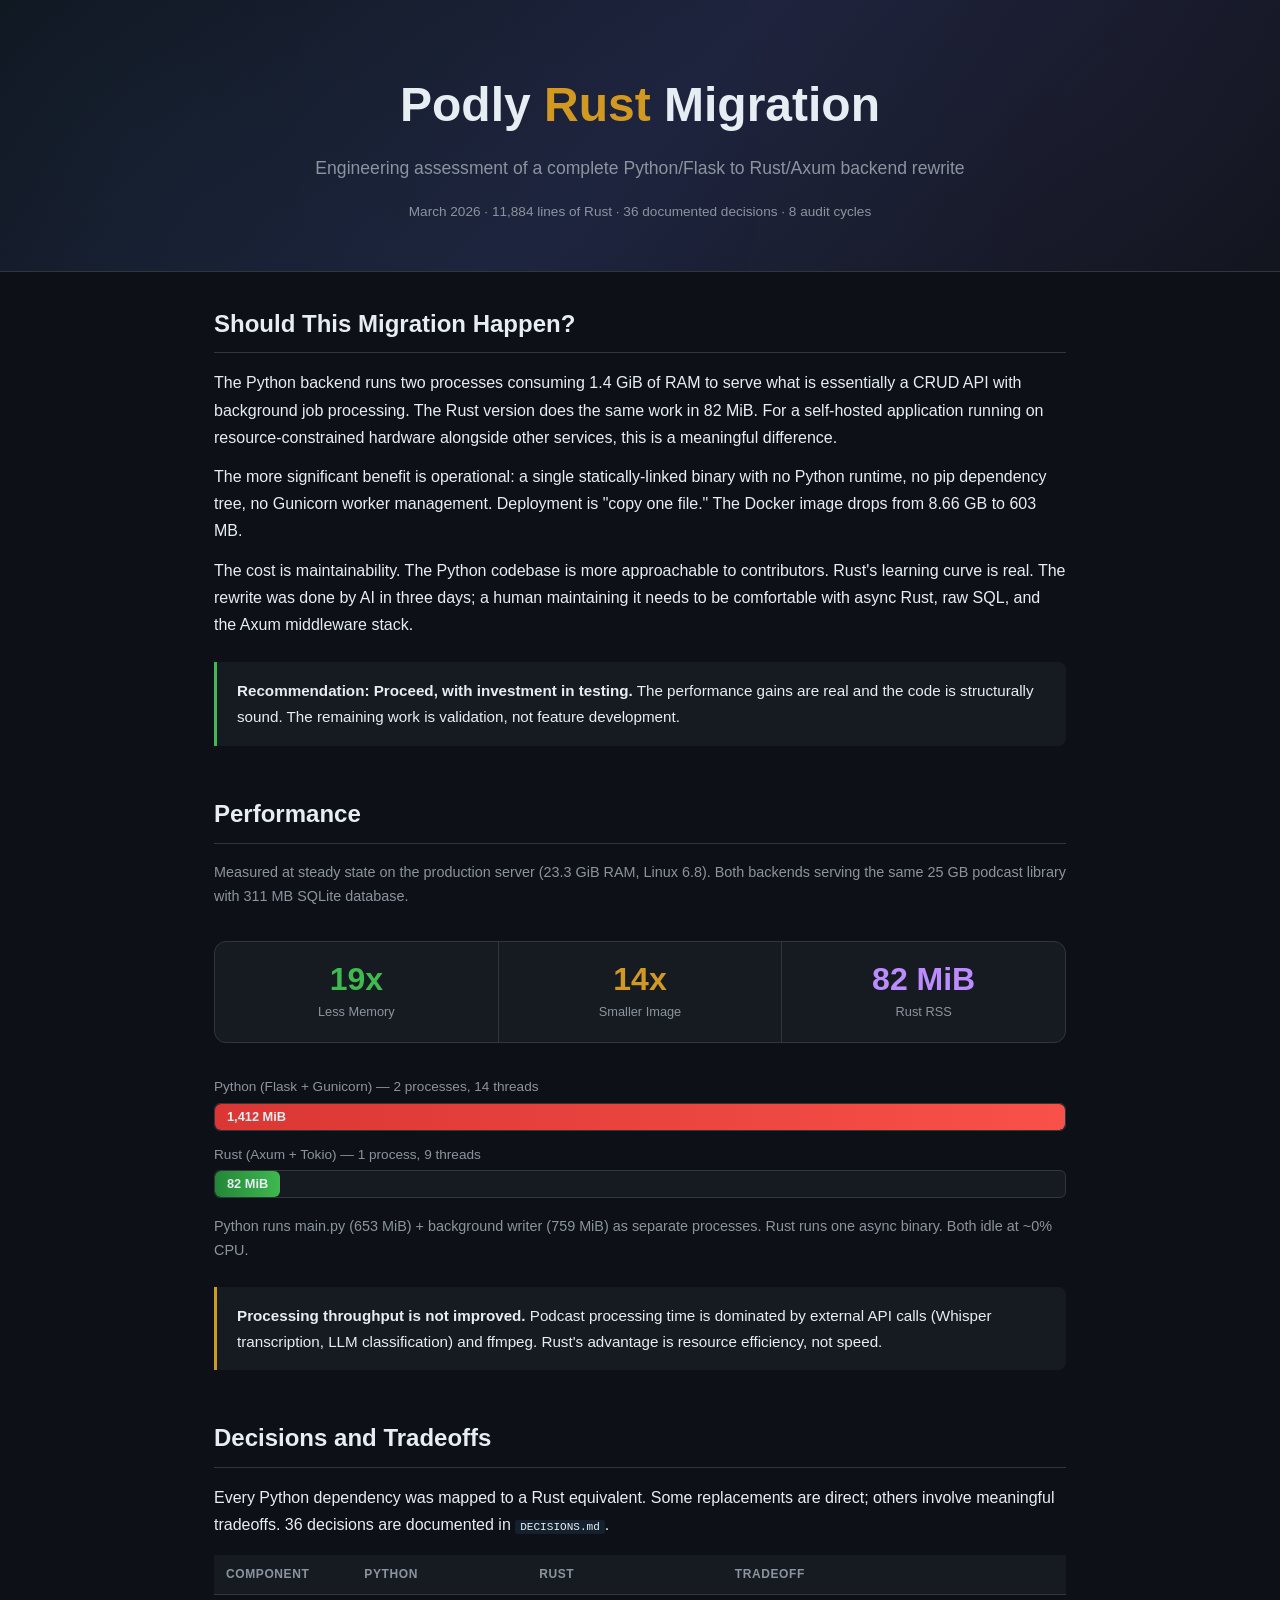
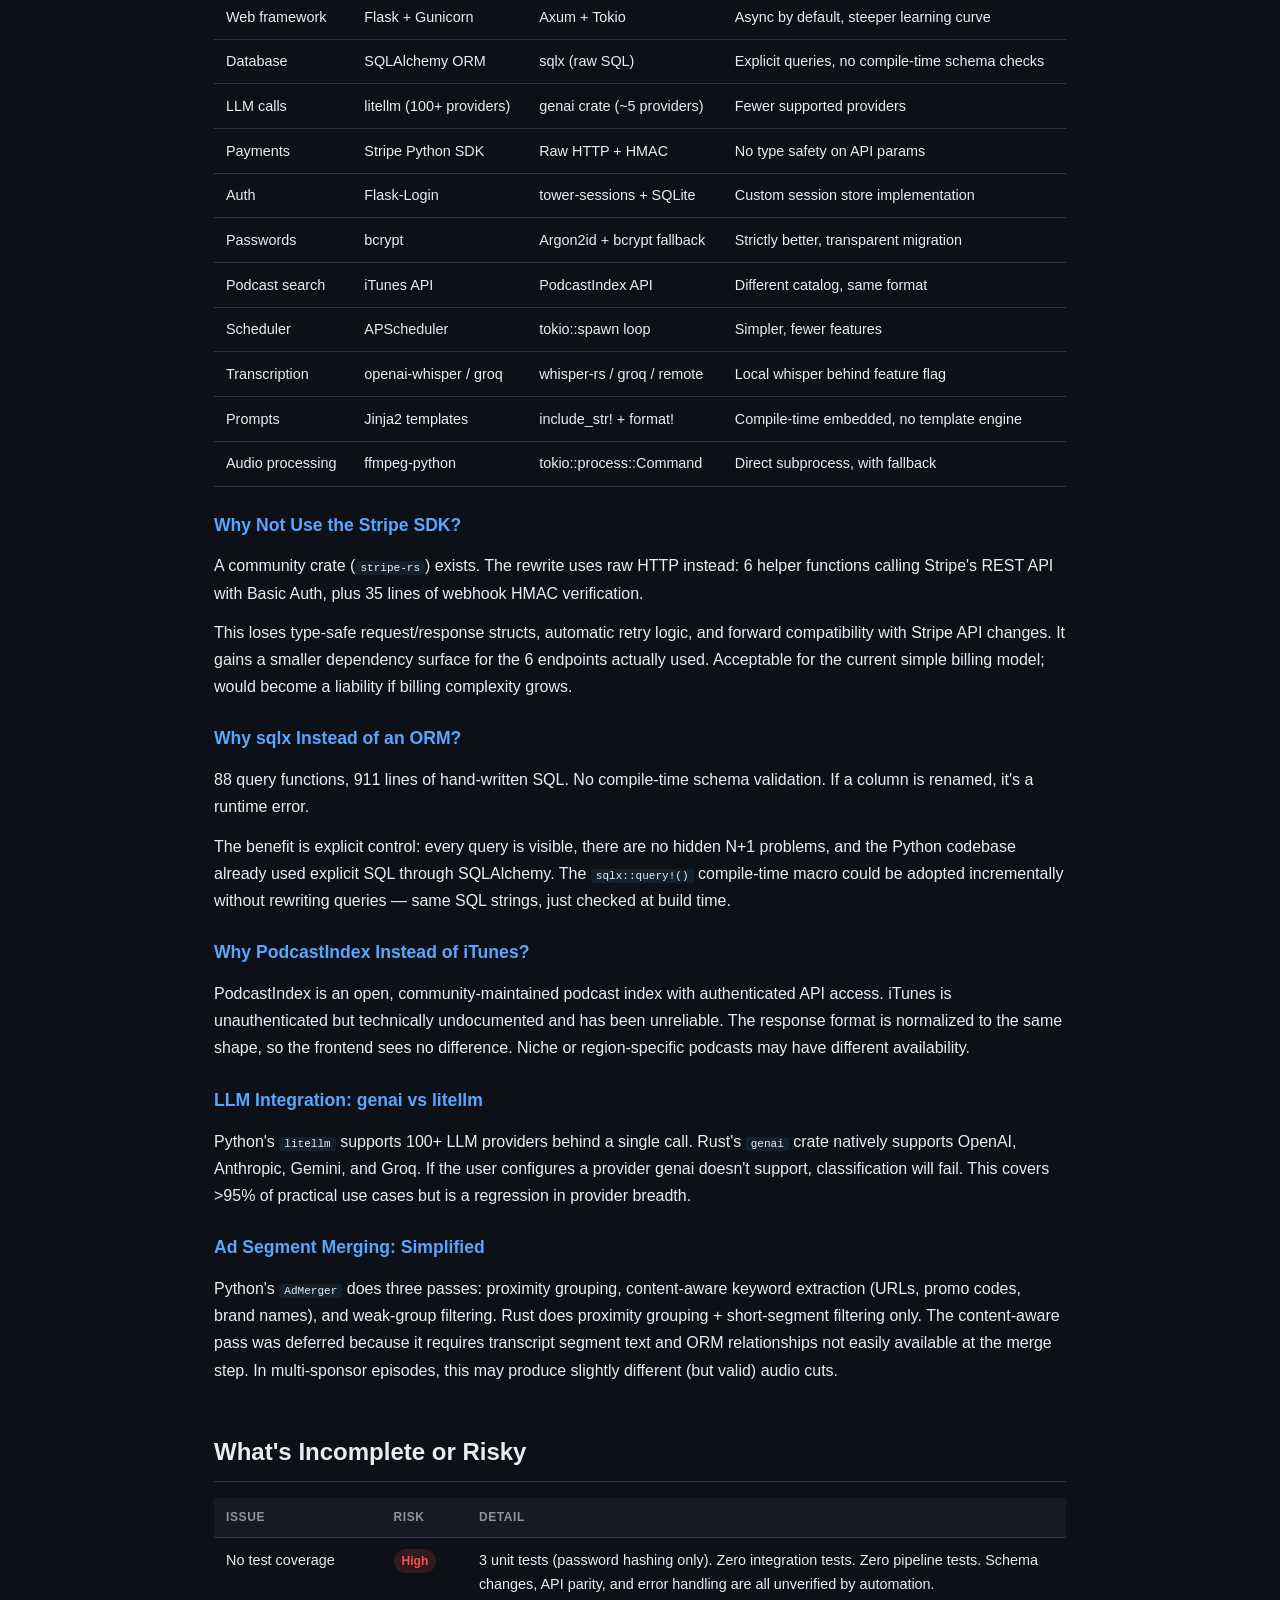
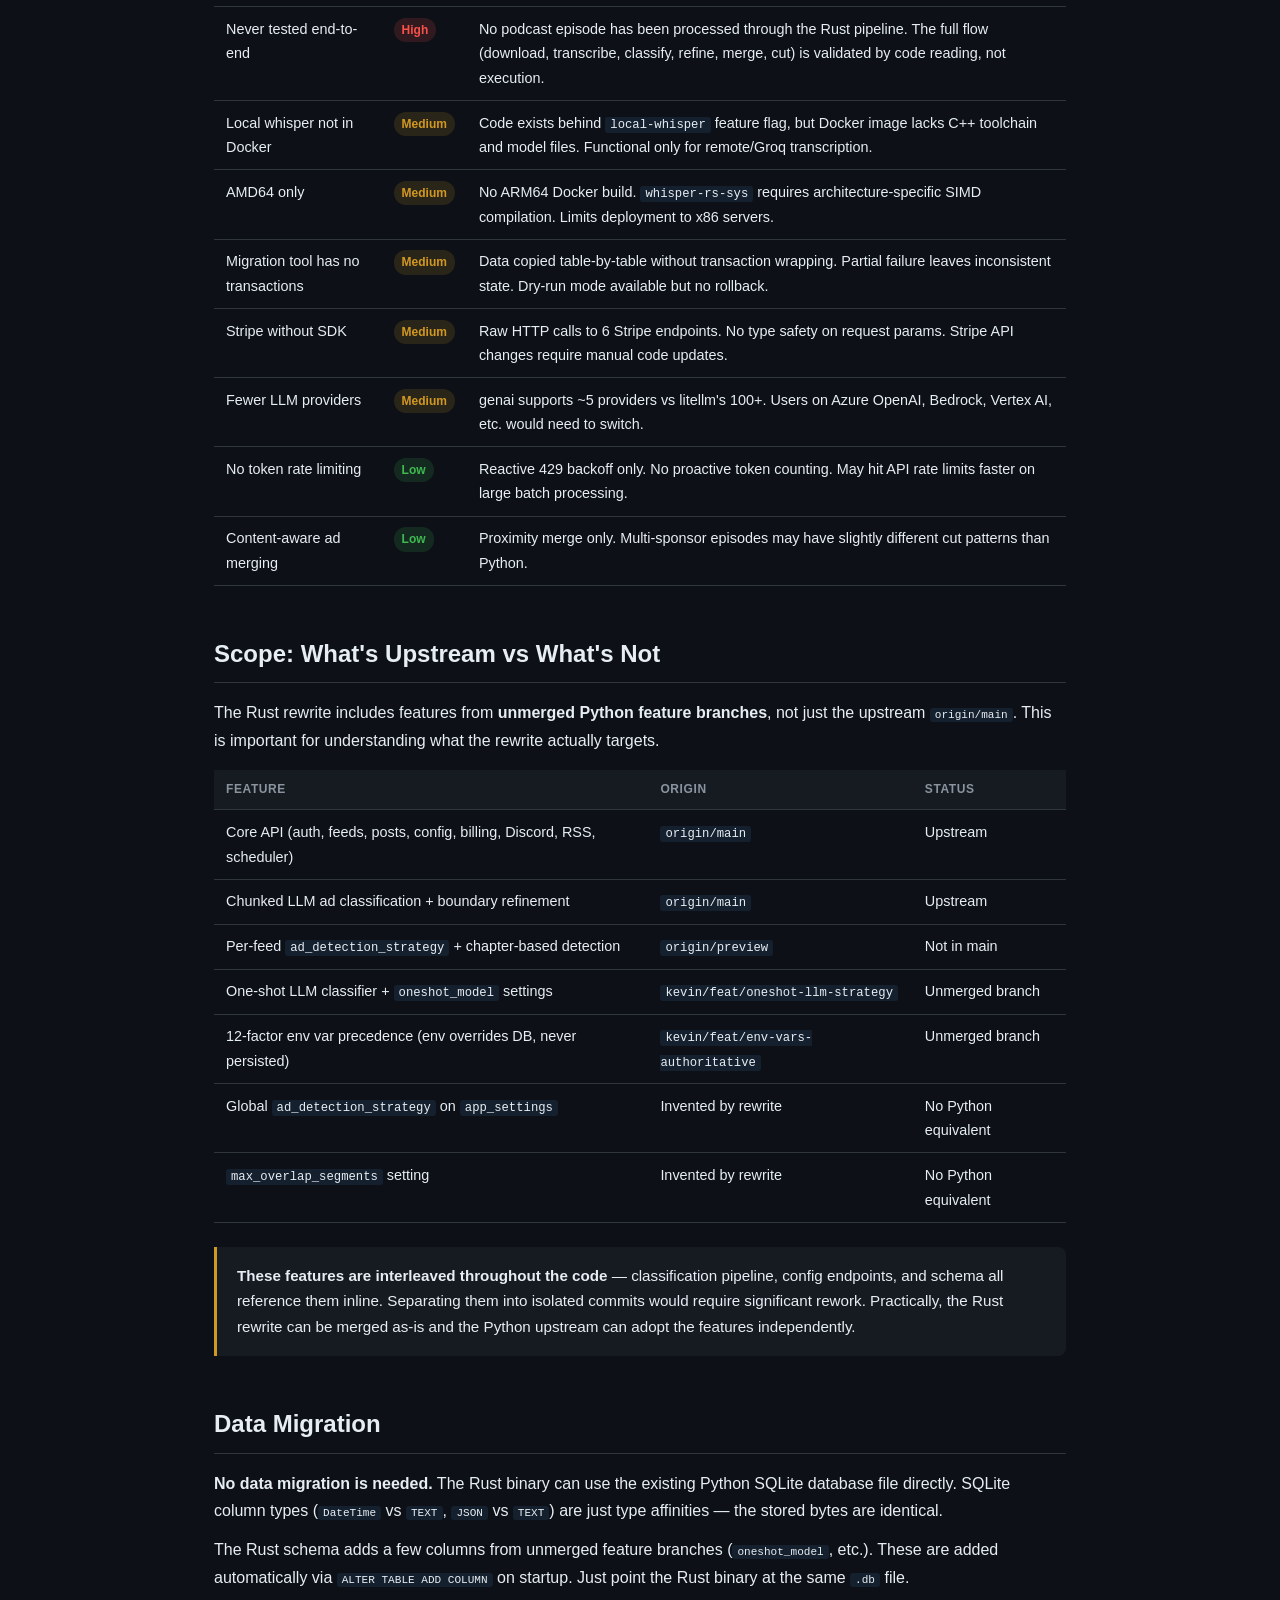
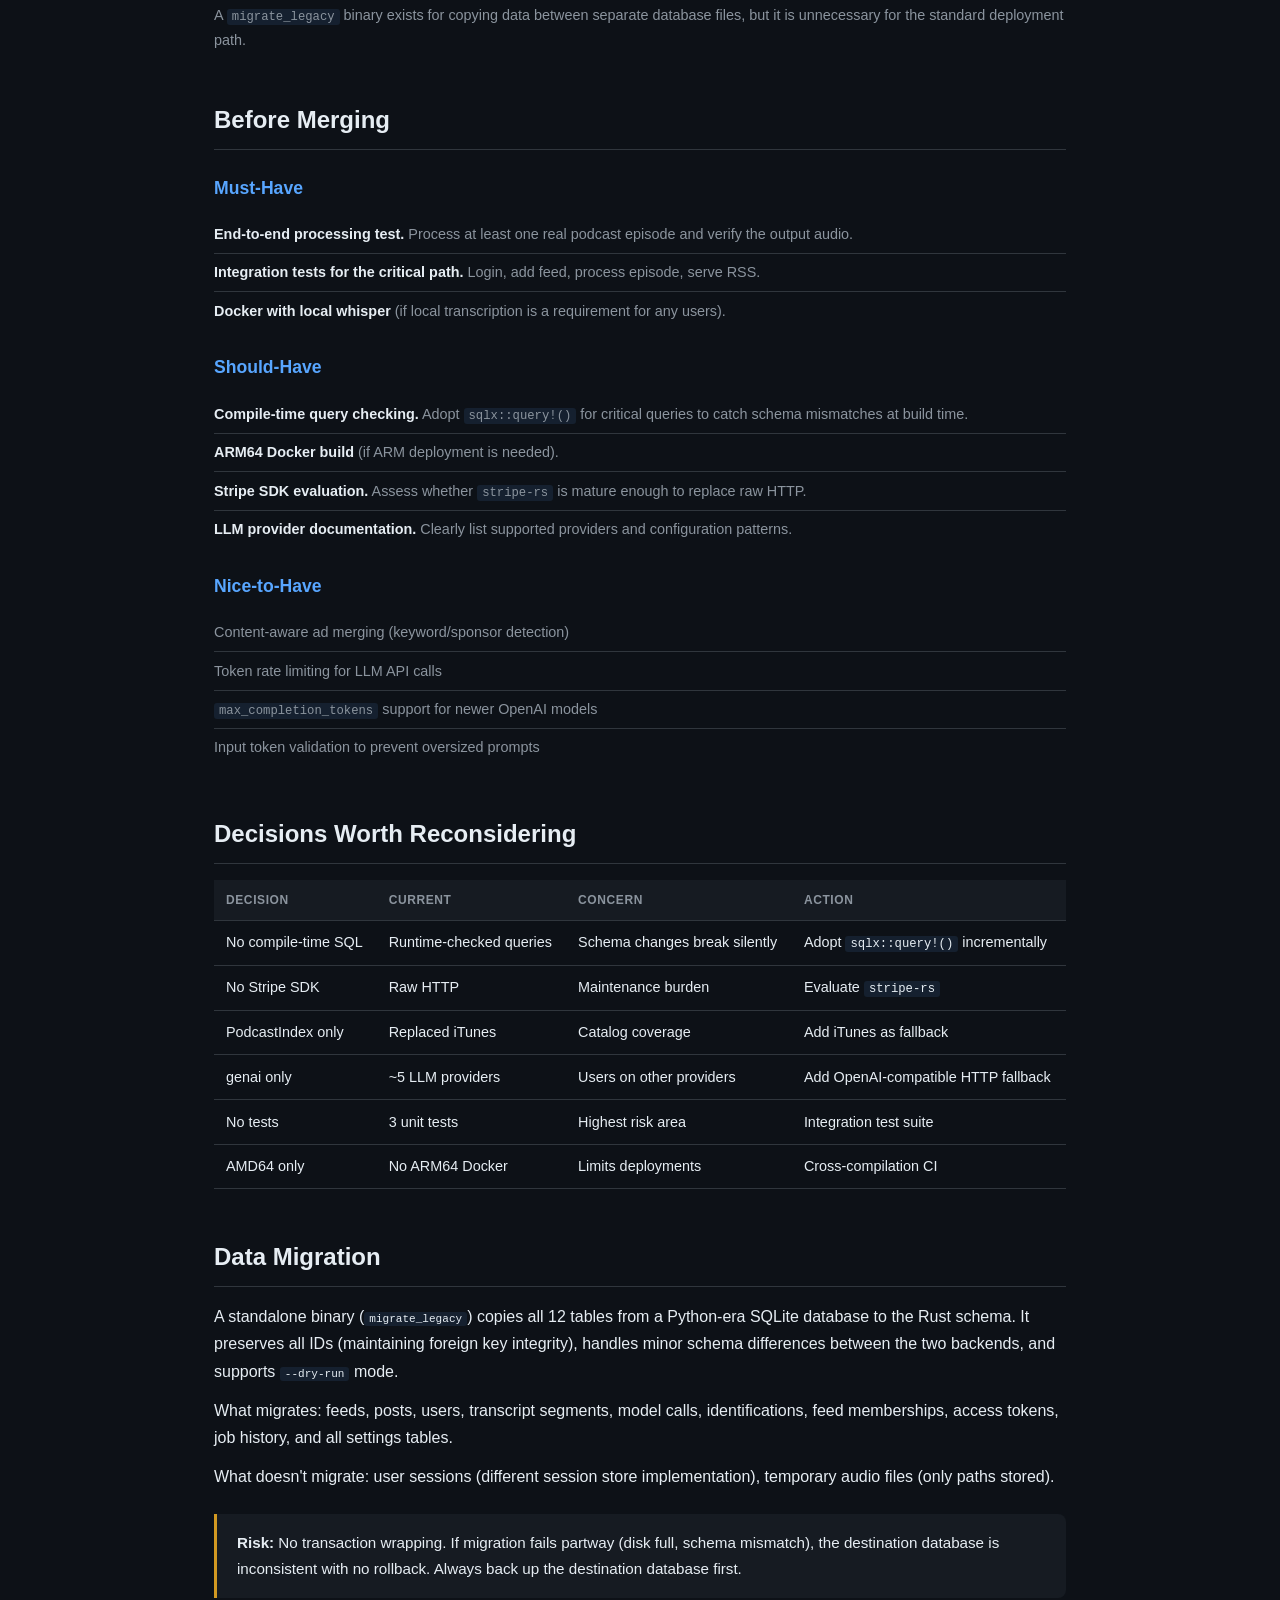
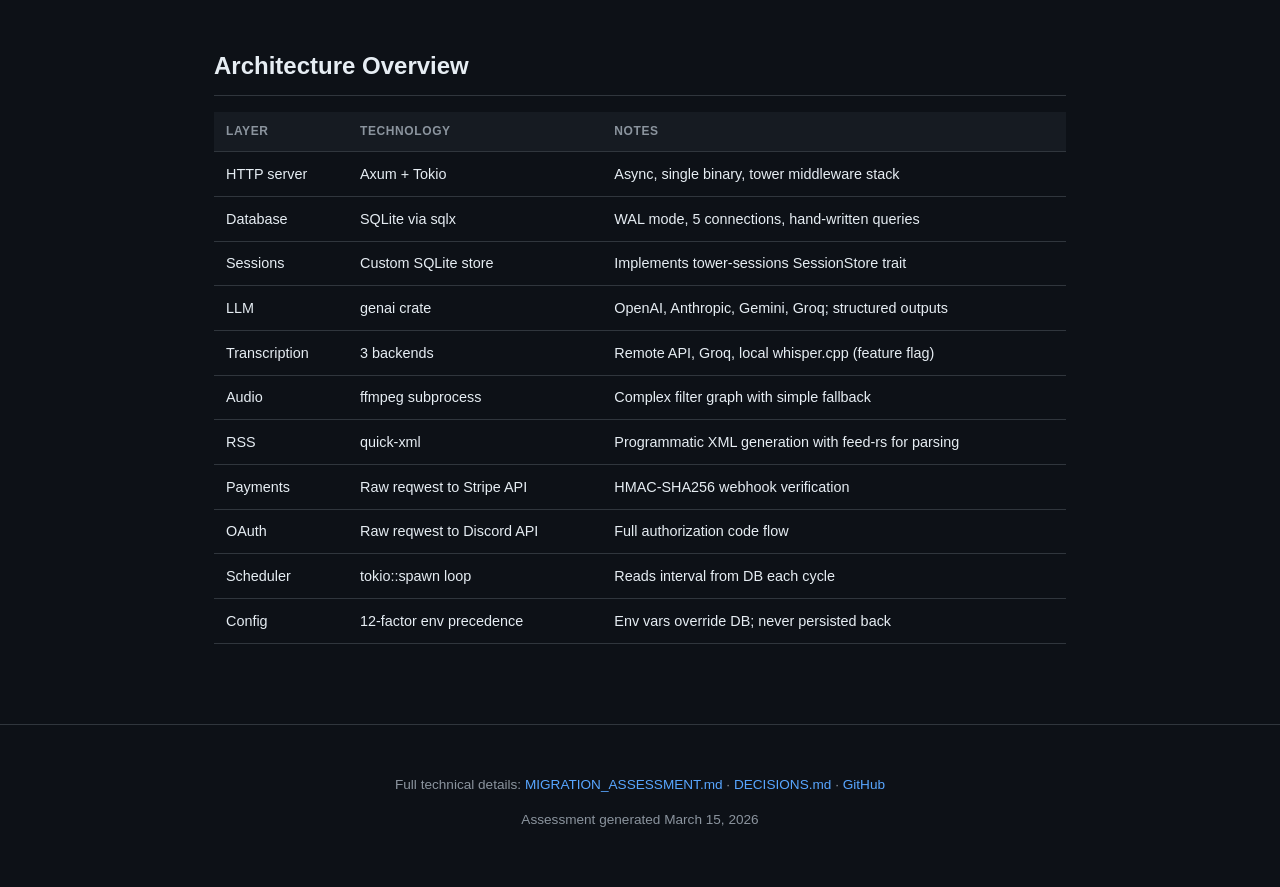
==== commit 815e0c1c: "Add upstream vs non-upstream scope, no-migration-needed section" ====
--- a/rust-rewrite.html
+++ b/rust-rewrite.html
@@ -218,6 +218,41 @@
   </table>
 </section>
 
+<!-- Scope -->
+<section>
+  <h2>Scope: What's Upstream vs What's Not</h2>
+
+  <p>The Rust rewrite includes features from <strong>unmerged Python feature branches</strong>, not just the upstream <code>origin/main</code>. This is important for understanding what the rewrite actually targets.</p>
+
+  <table>
+    <thead><tr><th>Feature</th><th>Origin</th><th>Status</th></tr></thead>
+    <tbody>
+      <tr><td>Core API (auth, feeds, posts, config, billing, Discord, RSS, scheduler)</td><td><code>origin/main</code></td><td>Upstream</td></tr>
+      <tr><td>Chunked LLM ad classification + boundary refinement</td><td><code>origin/main</code></td><td>Upstream</td></tr>
+      <tr><td>Per-feed <code>ad_detection_strategy</code> + chapter-based detection</td><td><code>origin/preview</code></td><td>Not in main</td></tr>
+      <tr><td>One-shot LLM classifier + <code>oneshot_model</code> settings</td><td><code>kevin/feat/oneshot-llm-strategy</code></td><td>Unmerged branch</td></tr>
+      <tr><td>12-factor env var precedence (env overrides DB, never persisted)</td><td><code>kevin/feat/env-vars-authoritative</code></td><td>Unmerged branch</td></tr>
+      <tr><td>Global <code>ad_detection_strategy</code> on <code>app_settings</code></td><td>Invented by rewrite</td><td>No Python equivalent</td></tr>
+      <tr><td><code>max_overlap_segments</code> setting</td><td>Invented by rewrite</td><td>No Python equivalent</td></tr>
+    </tbody>
+  </table>
+
+  <div class="verdict caution">
+    <strong>These features are interleaved throughout the code</strong> &mdash; classification pipeline, config endpoints, and schema all reference them inline. Separating them into isolated commits would require significant rework. Practically, the Rust rewrite can be merged as-is and the Python upstream can adopt the features independently.
+  </div>
+</section>
+
+<!-- Data Migration -->
+<section>
+  <h2>Data Migration</h2>
+
+  <p><strong>No data migration is needed.</strong> The Rust binary can use the existing Python SQLite database file directly. SQLite column types (<code>DateTime</code> vs <code>TEXT</code>, <code>JSON</code> vs <code>TEXT</code>) are just type affinities &mdash; the stored bytes are identical.</p>
+
+  <p>The Rust schema adds a few columns from unmerged feature branches (<code>oneshot_model</code>, etc.). These are added automatically via <code>ALTER TABLE ADD COLUMN</code> on startup. Just point the Rust binary at the same <code>.db</code> file.</p>
+
+  <p class="muted">A <code>migrate_legacy</code> binary exists for copying data between separate database files, but it is unnecessary for the standard deployment path.</p>
+</section>
+
 <!-- Before Merging -->
 <section>
   <h2>Before Merging</h2>
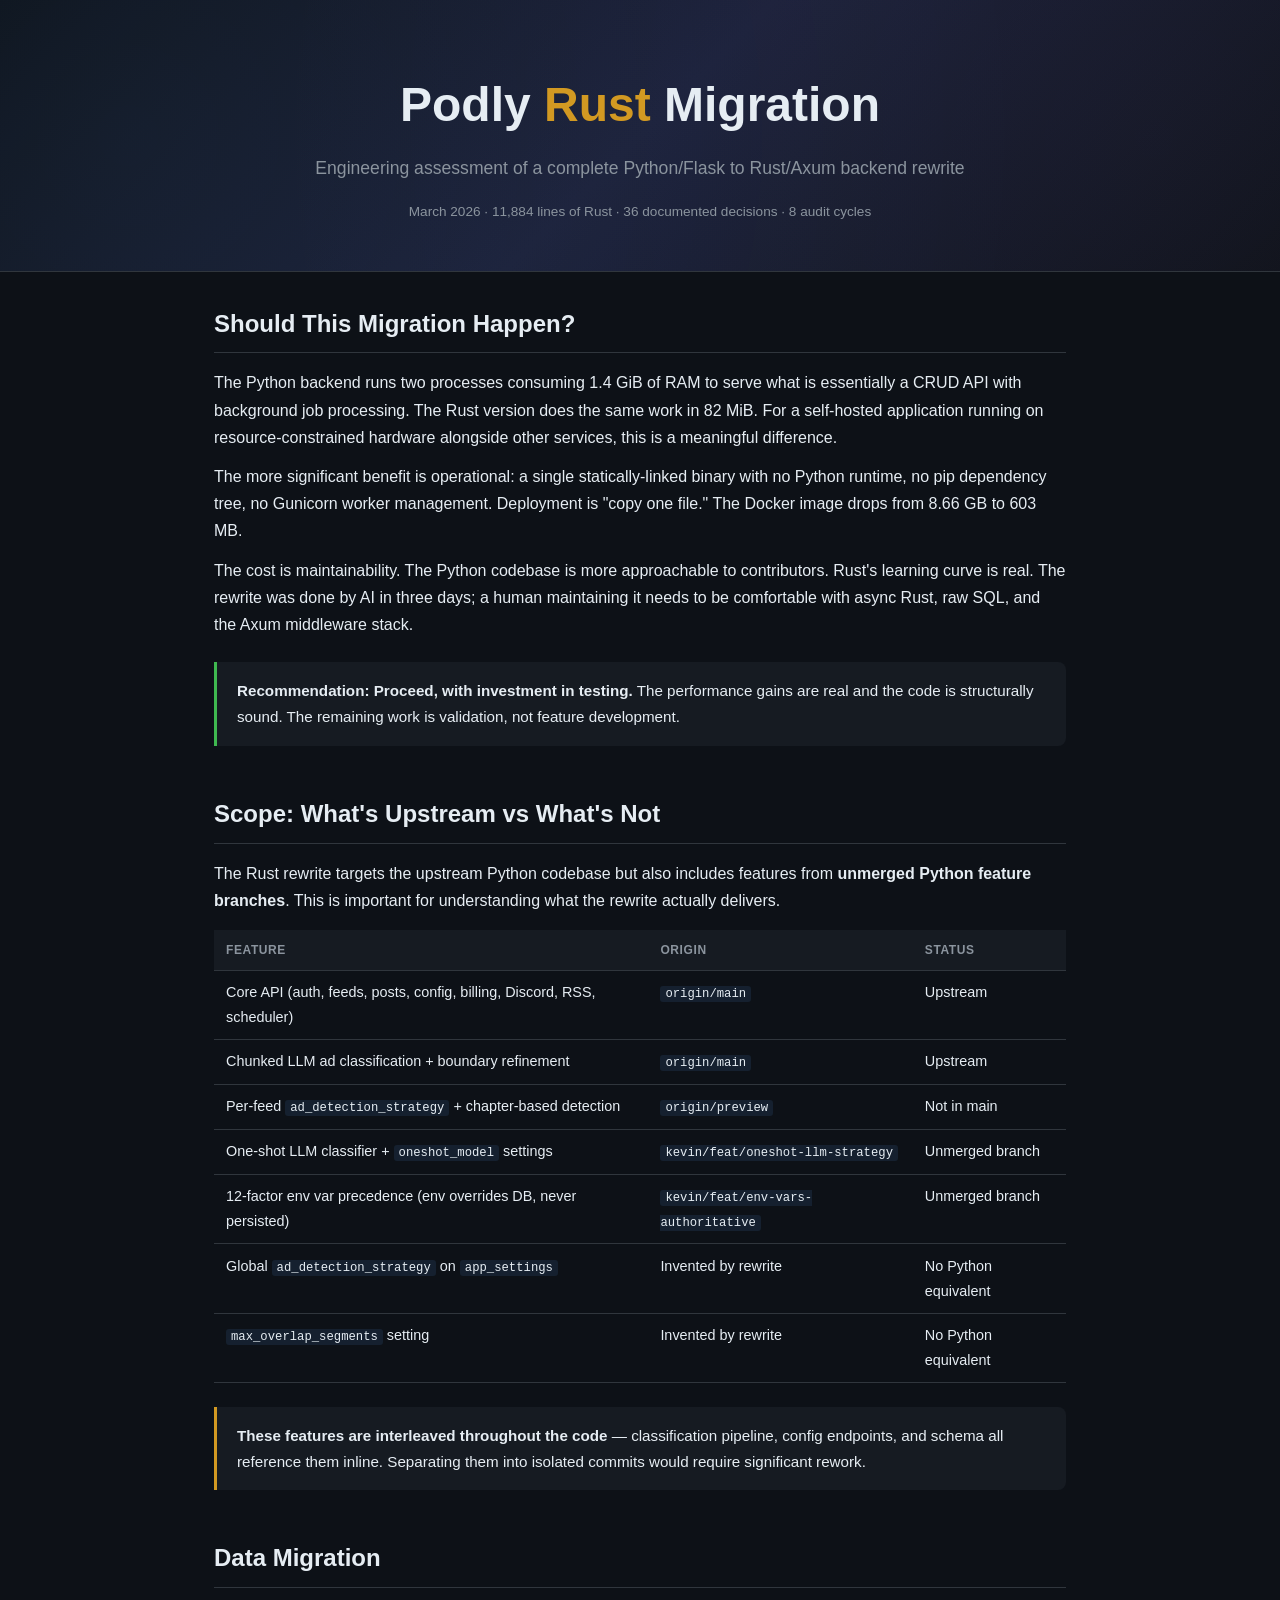
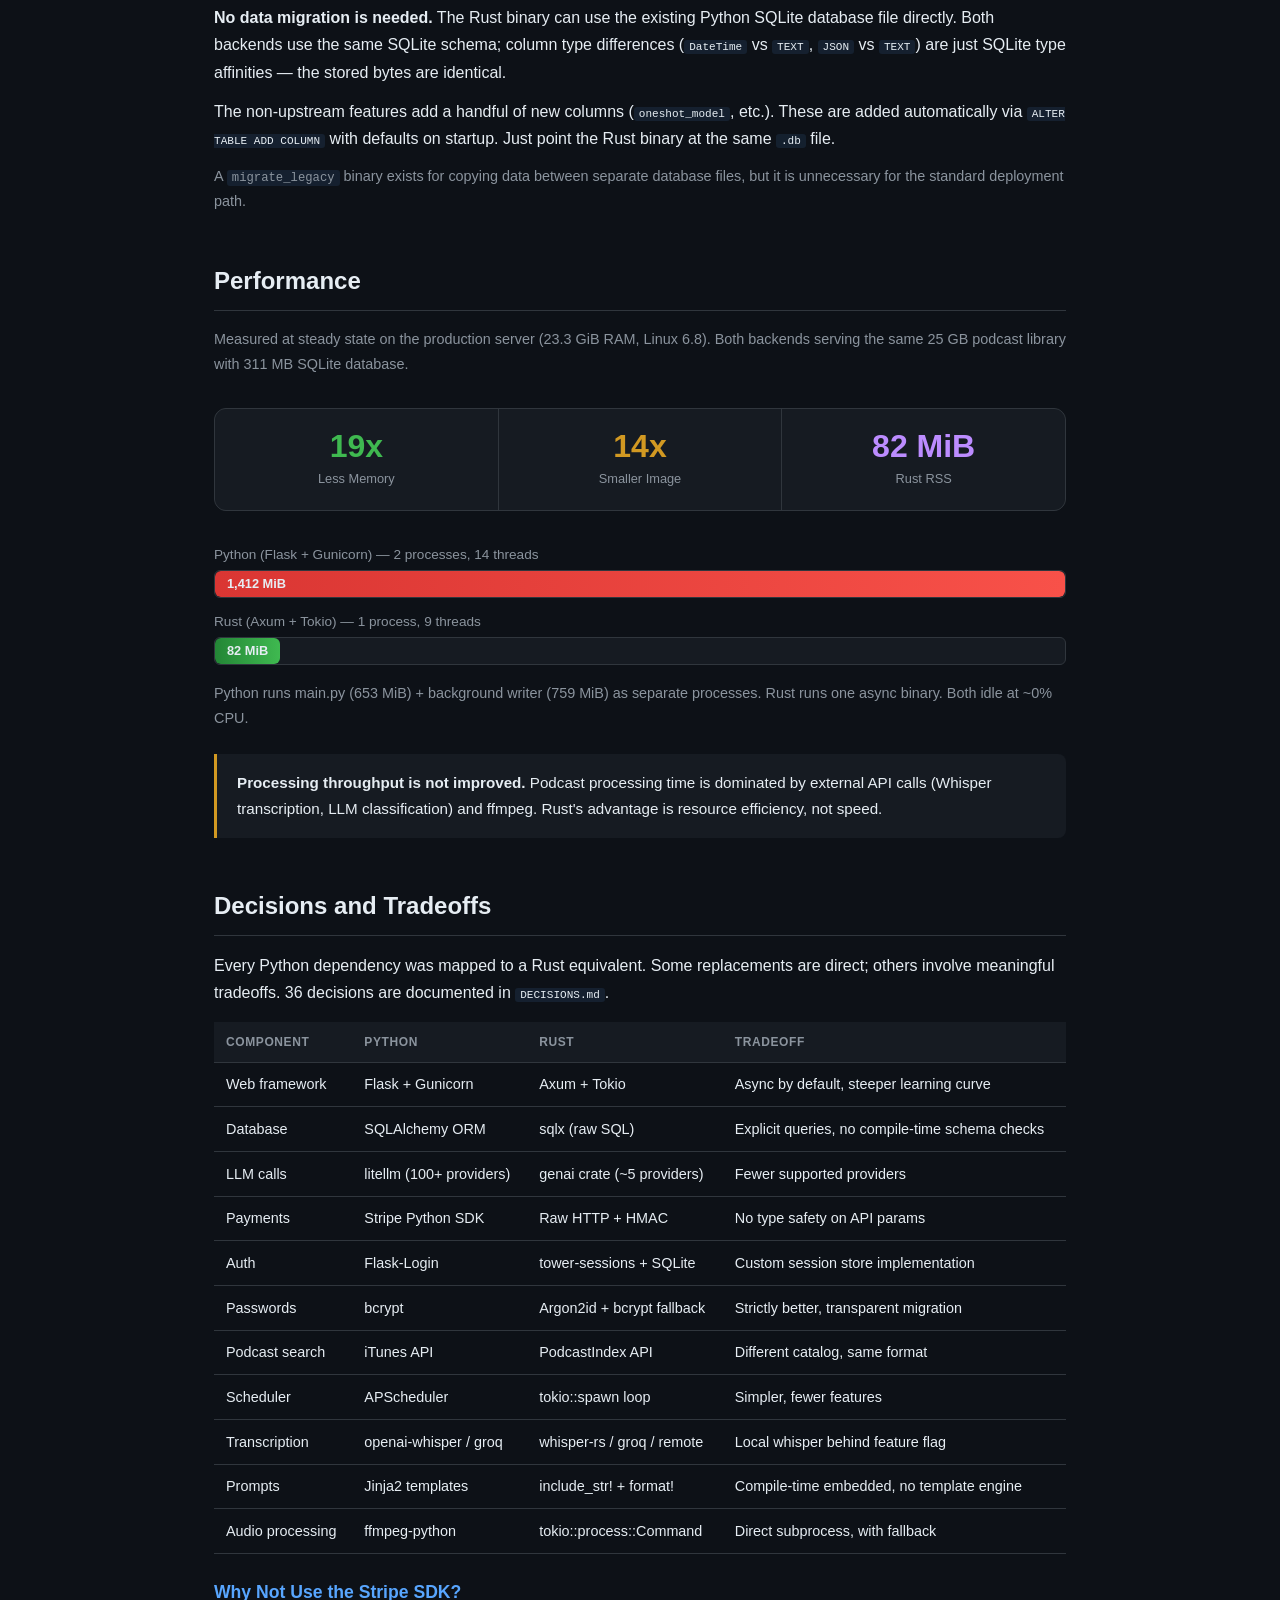
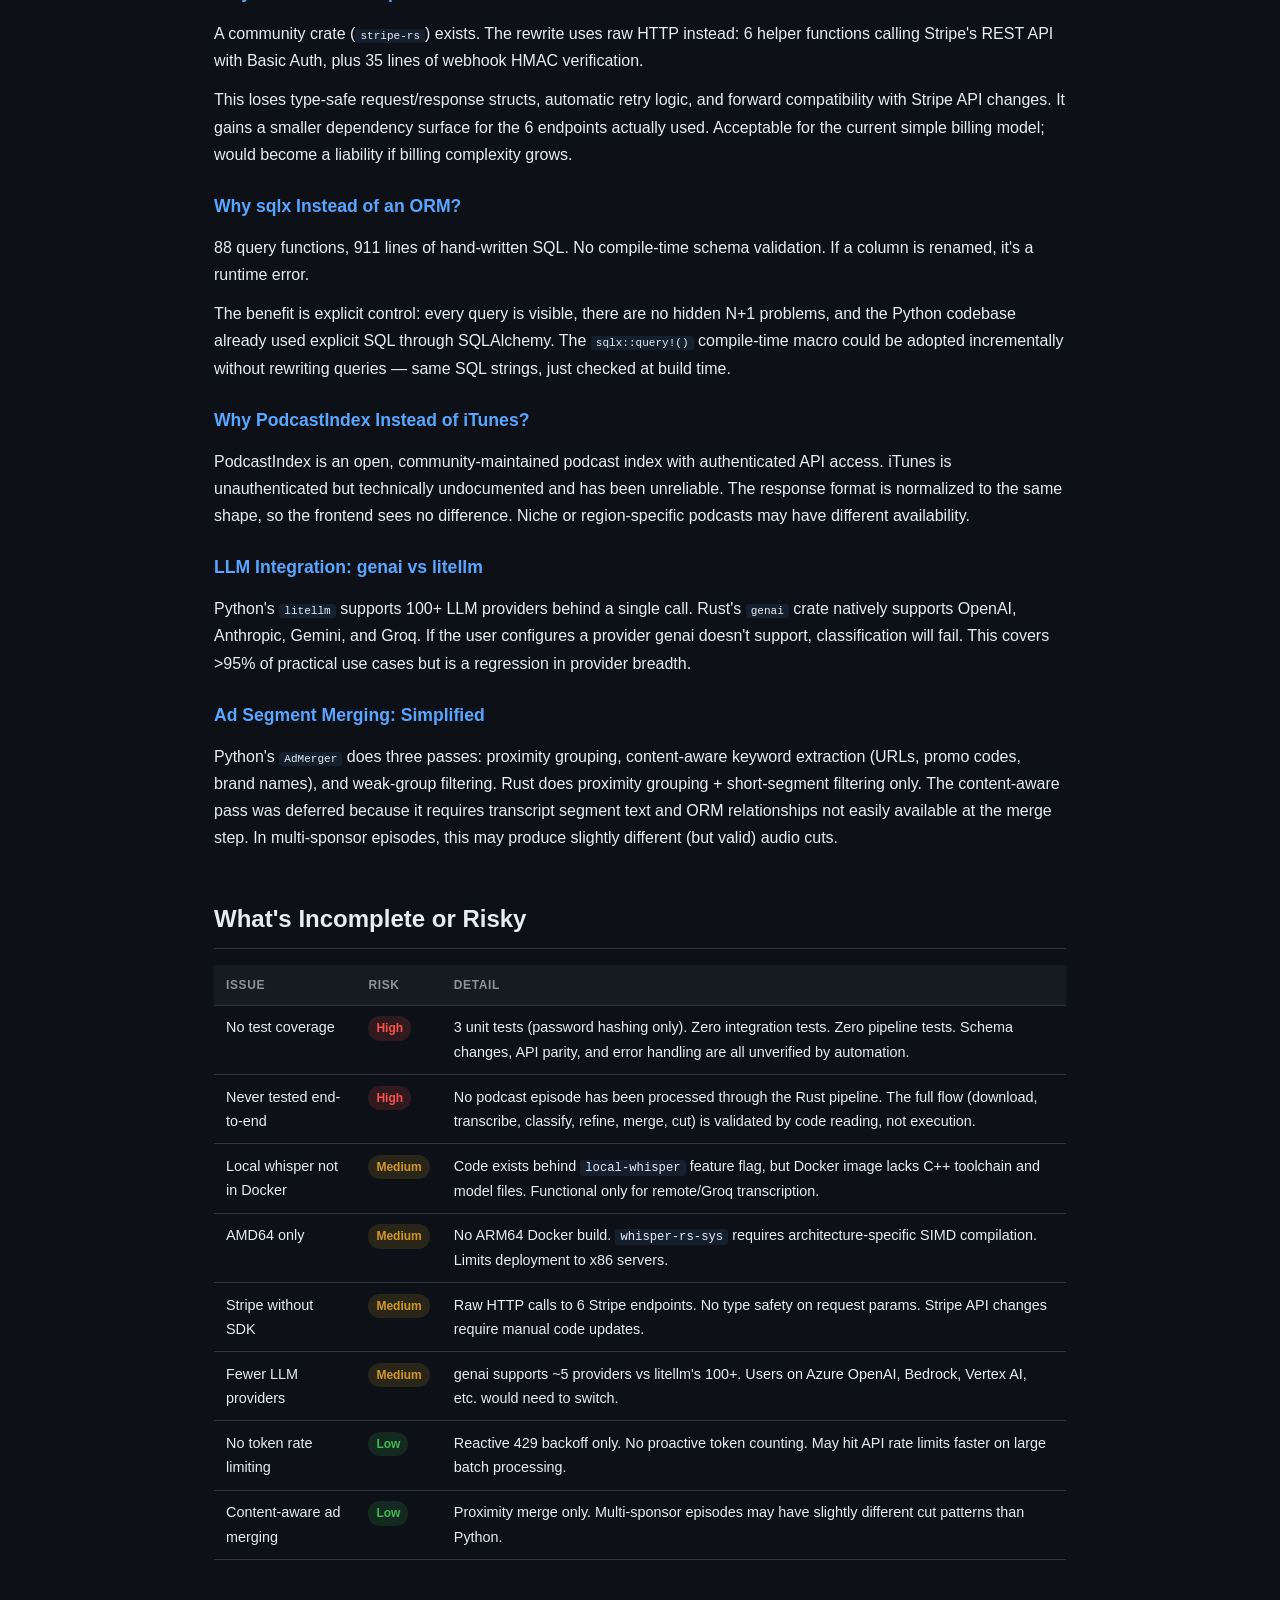
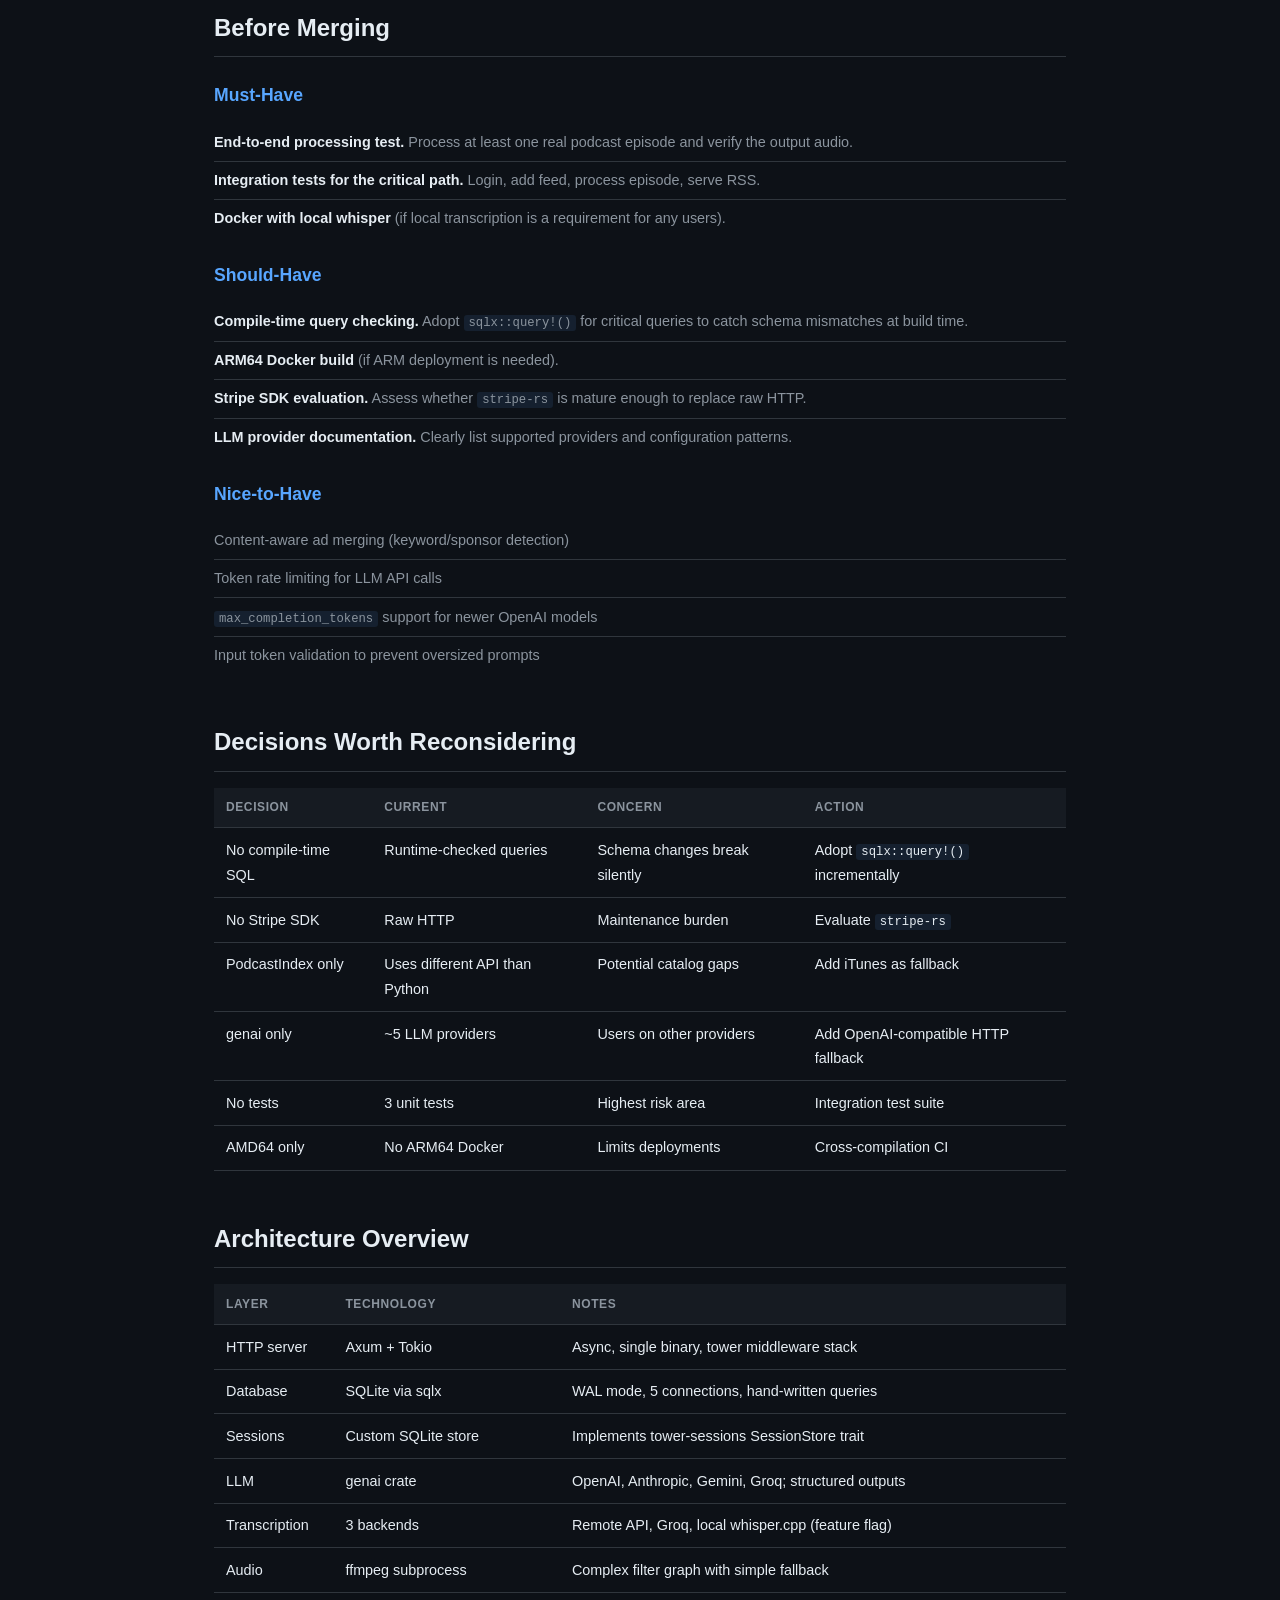
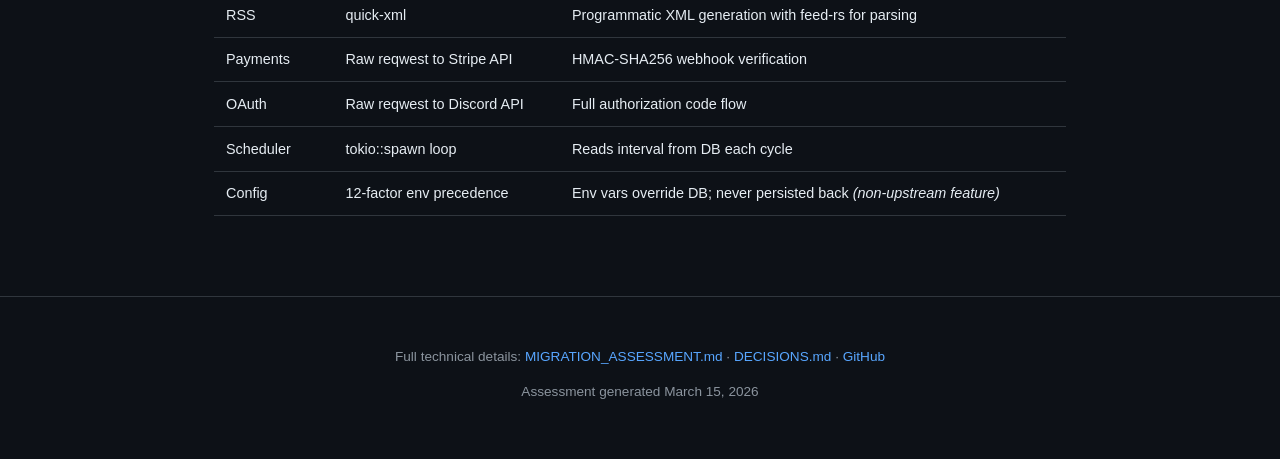
==== commit f5a81375: "Fix inconsistencies: remove duplicates, reorder sections" ====
--- a/rust-rewrite.html
+++ b/rust-rewrite.html
@@ -97,6 +97,41 @@
   </div>
 </section>
 
+<!-- Scope -->
+<section>
+  <h2>Scope: What's Upstream vs What's Not</h2>
+
+  <p>The Rust rewrite targets the upstream Python codebase but also includes features from <strong>unmerged Python feature branches</strong>. This is important for understanding what the rewrite actually delivers.</p>
+
+  <table>
+    <thead><tr><th>Feature</th><th>Origin</th><th>Status</th></tr></thead>
+    <tbody>
+      <tr><td>Core API (auth, feeds, posts, config, billing, Discord, RSS, scheduler)</td><td><code>origin/main</code></td><td>Upstream</td></tr>
+      <tr><td>Chunked LLM ad classification + boundary refinement</td><td><code>origin/main</code></td><td>Upstream</td></tr>
+      <tr><td>Per-feed <code>ad_detection_strategy</code> + chapter-based detection</td><td><code>origin/preview</code></td><td>Not in main</td></tr>
+      <tr><td>One-shot LLM classifier + <code>oneshot_model</code> settings</td><td><code>kevin/feat/oneshot-llm-strategy</code></td><td>Unmerged branch</td></tr>
+      <tr><td>12-factor env var precedence (env overrides DB, never persisted)</td><td><code>kevin/feat/env-vars-authoritative</code></td><td>Unmerged branch</td></tr>
+      <tr><td>Global <code>ad_detection_strategy</code> on <code>app_settings</code></td><td>Invented by rewrite</td><td>No Python equivalent</td></tr>
+      <tr><td><code>max_overlap_segments</code> setting</td><td>Invented by rewrite</td><td>No Python equivalent</td></tr>
+    </tbody>
+  </table>
+
+  <div class="verdict caution">
+    <strong>These features are interleaved throughout the code</strong> &mdash; classification pipeline, config endpoints, and schema all reference them inline. Separating them into isolated commits would require significant rework.
+  </div>
+</section>
+
+<!-- Data Migration -->
+<section>
+  <h2>Data Migration</h2>
+
+  <p><strong>No data migration is needed.</strong> The Rust binary can use the existing Python SQLite database file directly. Both backends use the same SQLite schema; column type differences (<code>DateTime</code> vs <code>TEXT</code>, <code>JSON</code> vs <code>TEXT</code>) are just SQLite type affinities &mdash; the stored bytes are identical.</p>
+
+  <p>The non-upstream features add a handful of new columns (<code>oneshot_model</code>, etc.). These are added automatically via <code>ALTER TABLE ADD COLUMN</code> with defaults on startup. Just point the Rust binary at the same <code>.db</code> file.</p>
+
+  <p class="muted">A <code>migrate_legacy</code> binary exists for copying data between separate database files, but it is unnecessary for the standard deployment path.</p>
+</section>
+
 <!-- Performance -->
 <section>
   <h2>Performance</h2>
@@ -190,11 +225,6 @@
         <td>No ARM64 Docker build. <code>whisper-rs-sys</code> requires architecture-specific SIMD compilation. Limits deployment to x86 servers.</td>
       </tr>
       <tr>
-        <td>Migration tool has no transactions</td>
-        <td><span class="badge medium">Medium</span></td>
-        <td>Data copied table-by-table without transaction wrapping. Partial failure leaves inconsistent state. Dry-run mode available but no rollback.</td>
-      </tr>
-      <tr>
         <td>Stripe without SDK</td>
         <td><span class="badge medium">Medium</span></td>
         <td>Raw HTTP calls to 6 Stripe endpoints. No type safety on request params. Stripe API changes require manual code updates.</td>
@@ -216,41 +246,6 @@
       </tr>
     </tbody>
   </table>
-</section>
-
-<!-- Scope -->
-<section>
-  <h2>Scope: What's Upstream vs What's Not</h2>
-
-  <p>The Rust rewrite includes features from <strong>unmerged Python feature branches</strong>, not just the upstream <code>origin/main</code>. This is important for understanding what the rewrite actually targets.</p>
-
-  <table>
-    <thead><tr><th>Feature</th><th>Origin</th><th>Status</th></tr></thead>
-    <tbody>
-      <tr><td>Core API (auth, feeds, posts, config, billing, Discord, RSS, scheduler)</td><td><code>origin/main</code></td><td>Upstream</td></tr>
-      <tr><td>Chunked LLM ad classification + boundary refinement</td><td><code>origin/main</code></td><td>Upstream</td></tr>
-      <tr><td>Per-feed <code>ad_detection_strategy</code> + chapter-based detection</td><td><code>origin/preview</code></td><td>Not in main</td></tr>
-      <tr><td>One-shot LLM classifier + <code>oneshot_model</code> settings</td><td><code>kevin/feat/oneshot-llm-strategy</code></td><td>Unmerged branch</td></tr>
-      <tr><td>12-factor env var precedence (env overrides DB, never persisted)</td><td><code>kevin/feat/env-vars-authoritative</code></td><td>Unmerged branch</td></tr>
-      <tr><td>Global <code>ad_detection_strategy</code> on <code>app_settings</code></td><td>Invented by rewrite</td><td>No Python equivalent</td></tr>
-      <tr><td><code>max_overlap_segments</code> setting</td><td>Invented by rewrite</td><td>No Python equivalent</td></tr>
-    </tbody>
-  </table>
-
-  <div class="verdict caution">
-    <strong>These features are interleaved throughout the code</strong> &mdash; classification pipeline, config endpoints, and schema all reference them inline. Separating them into isolated commits would require significant rework. Practically, the Rust rewrite can be merged as-is and the Python upstream can adopt the features independently.
-  </div>
-</section>
-
-<!-- Data Migration -->
-<section>
-  <h2>Data Migration</h2>
-
-  <p><strong>No data migration is needed.</strong> The Rust binary can use the existing Python SQLite database file directly. SQLite column types (<code>DateTime</code> vs <code>TEXT</code>, <code>JSON</code> vs <code>TEXT</code>) are just type affinities &mdash; the stored bytes are identical.</p>
-
-  <p>The Rust schema adds a few columns from unmerged feature branches (<code>oneshot_model</code>, etc.). These are added automatically via <code>ALTER TABLE ADD COLUMN</code> on startup. Just point the Rust binary at the same <code>.db</code> file.</p>
-
-  <p class="muted">A <code>migrate_legacy</code> binary exists for copying data between separate database files, but it is unnecessary for the standard deployment path.</p>
 </section>
 
 <!-- Before Merging -->
@@ -289,26 +284,12 @@
     <tbody>
       <tr><td>No compile-time SQL</td><td>Runtime-checked queries</td><td>Schema changes break silently</td><td>Adopt <code>sqlx::query!()</code> incrementally</td></tr>
       <tr><td>No Stripe SDK</td><td>Raw HTTP</td><td>Maintenance burden</td><td>Evaluate <code>stripe-rs</code></td></tr>
-      <tr><td>PodcastIndex only</td><td>Replaced iTunes</td><td>Catalog coverage</td><td>Add iTunes as fallback</td></tr>
+      <tr><td>PodcastIndex only</td><td>Uses different API than Python</td><td>Potential catalog gaps</td><td>Add iTunes as fallback</td></tr>
       <tr><td>genai only</td><td>~5 LLM providers</td><td>Users on other providers</td><td>Add OpenAI-compatible HTTP fallback</td></tr>
       <tr><td>No tests</td><td>3 unit tests</td><td>Highest risk area</td><td>Integration test suite</td></tr>
       <tr><td>AMD64 only</td><td>No ARM64 Docker</td><td>Limits deployments</td><td>Cross-compilation CI</td></tr>
     </tbody>
   </table>
-</section>
-
-<!-- Data Migration -->
-<section>
-  <h2>Data Migration</h2>
-  <p>A standalone binary (<code>migrate_legacy</code>) copies all 12 tables from a Python-era SQLite database to the Rust schema. It preserves all IDs (maintaining foreign key integrity), handles minor schema differences between the two backends, and supports <code>--dry-run</code> mode.</p>
-
-  <p>What migrates: feeds, posts, users, transcript segments, model calls, identifications, feed memberships, access tokens, job history, and all settings tables.</p>
-
-  <p>What doesn't migrate: user sessions (different session store implementation), temporary audio files (only paths stored).</p>
-
-  <div class="verdict caution">
-    <strong>Risk:</strong> No transaction wrapping. If migration fails partway (disk full, schema mismatch), the destination database is inconsistent with no rollback. Always back up the destination database first.
-  </div>
 </section>
 
 <!-- Architecture -->
@@ -327,7 +308,7 @@
       <tr><td>Payments</td><td>Raw reqwest to Stripe API</td><td>HMAC-SHA256 webhook verification</td></tr>
       <tr><td>OAuth</td><td>Raw reqwest to Discord API</td><td>Full authorization code flow</td></tr>
       <tr><td>Scheduler</td><td>tokio::spawn loop</td><td>Reads interval from DB each cycle</td></tr>
-      <tr><td>Config</td><td>12-factor env precedence</td><td>Env vars override DB; never persisted back</td></tr>
+      <tr><td>Config</td><td>12-factor env precedence</td><td>Env vars override DB; never persisted back <em>(non-upstream feature)</em></td></tr>
     </tbody>
   </table>
 </section>
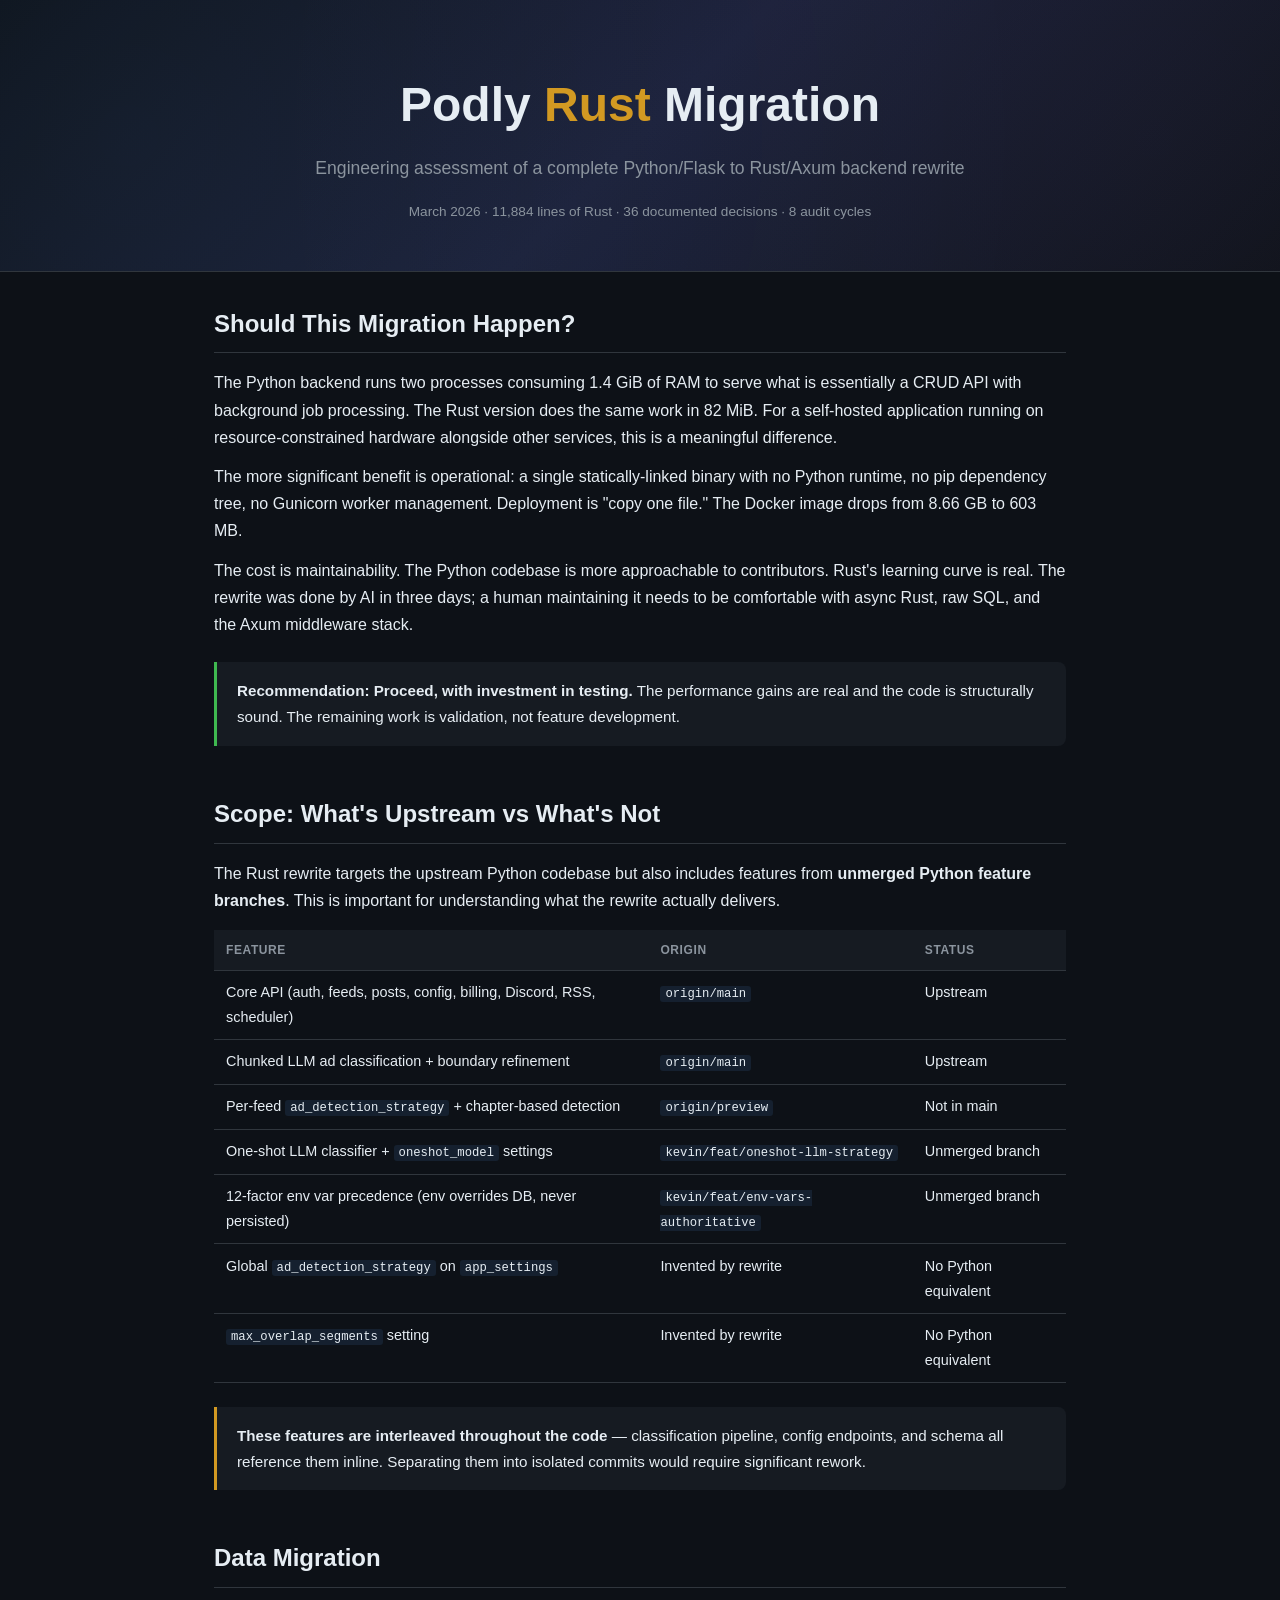
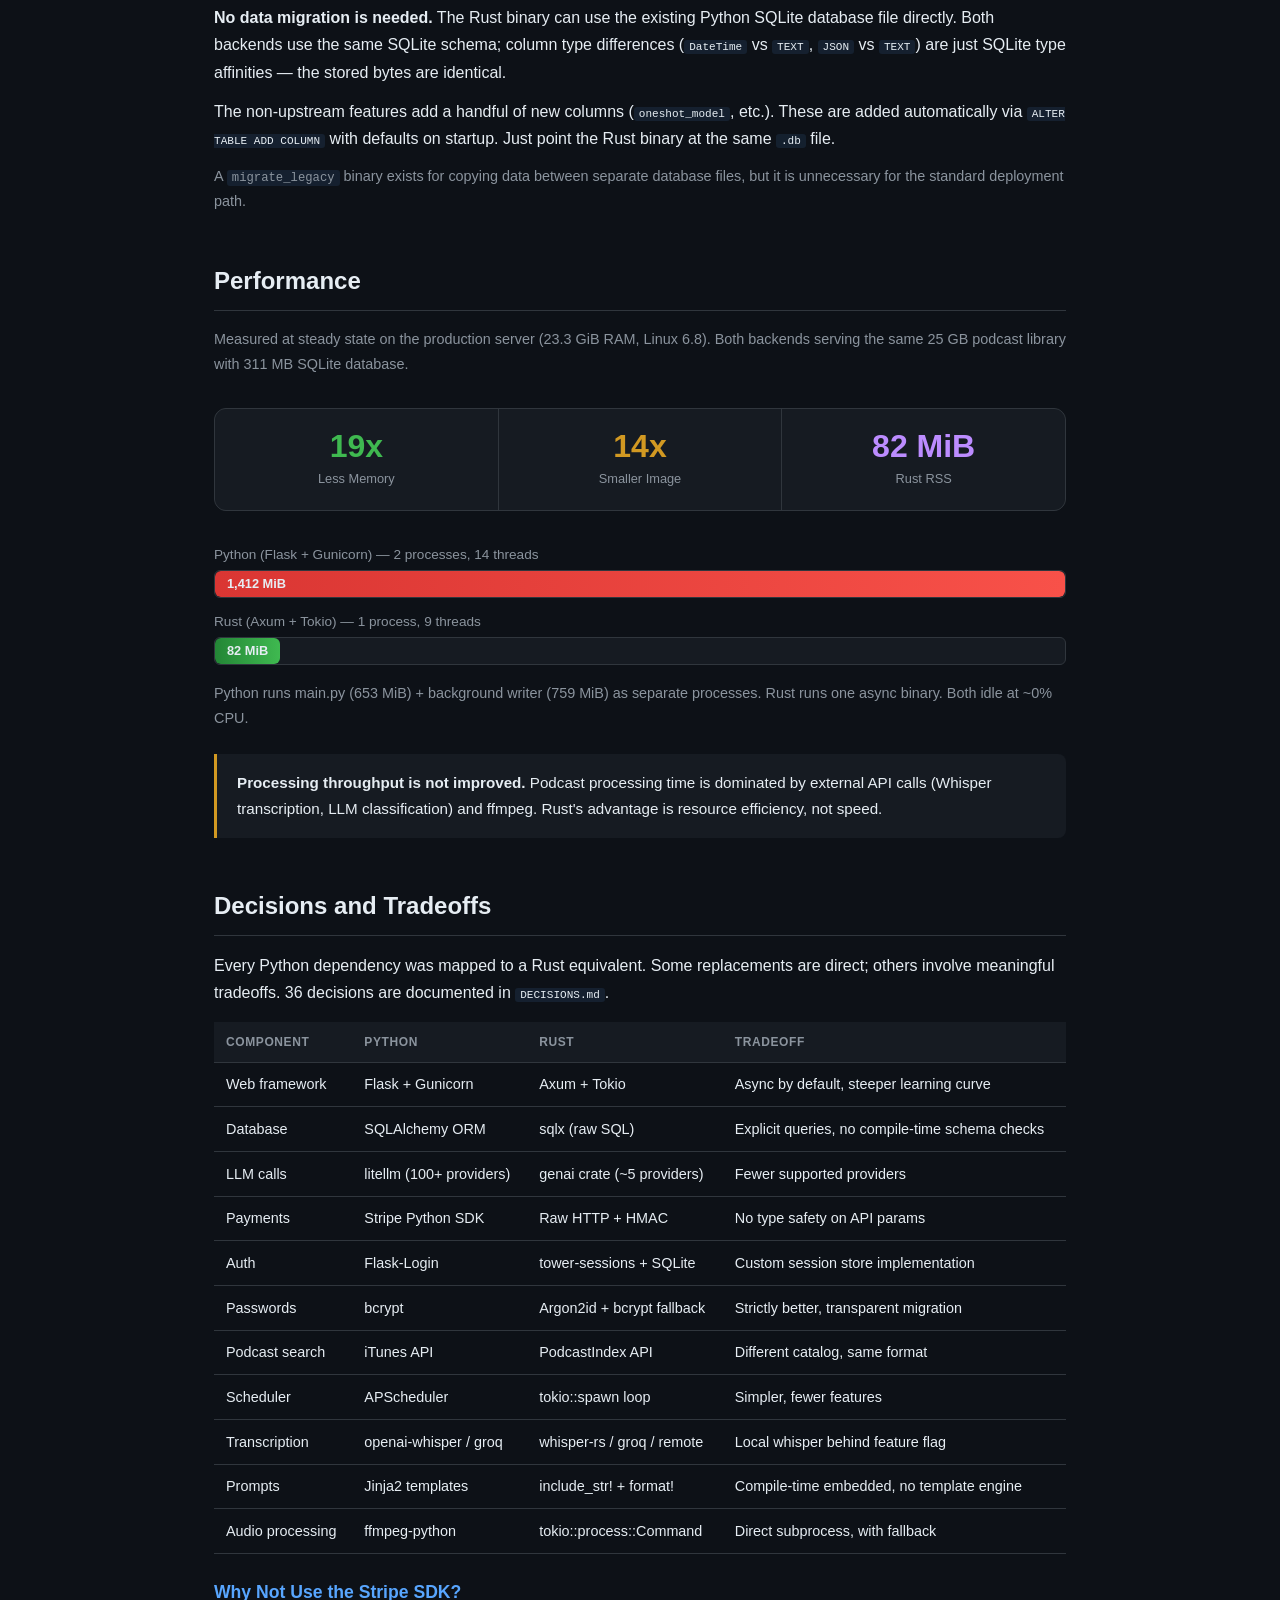
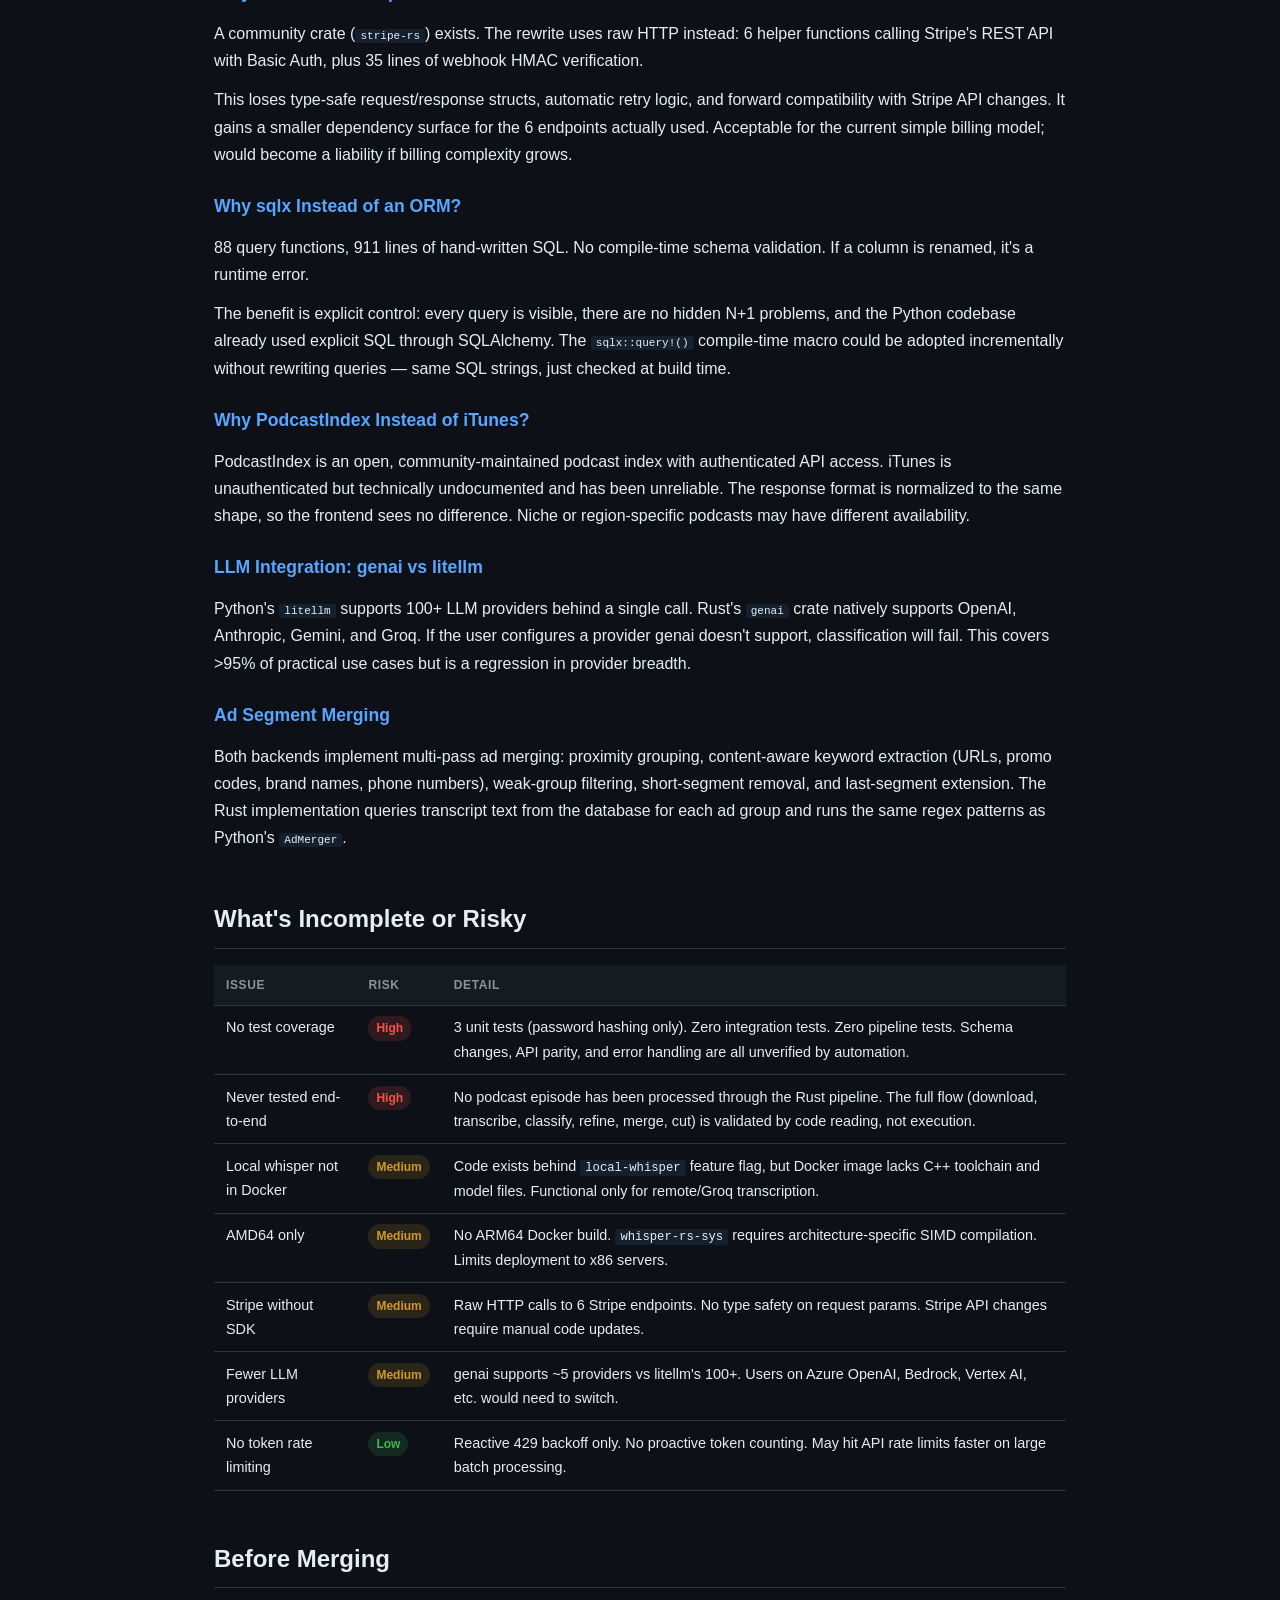
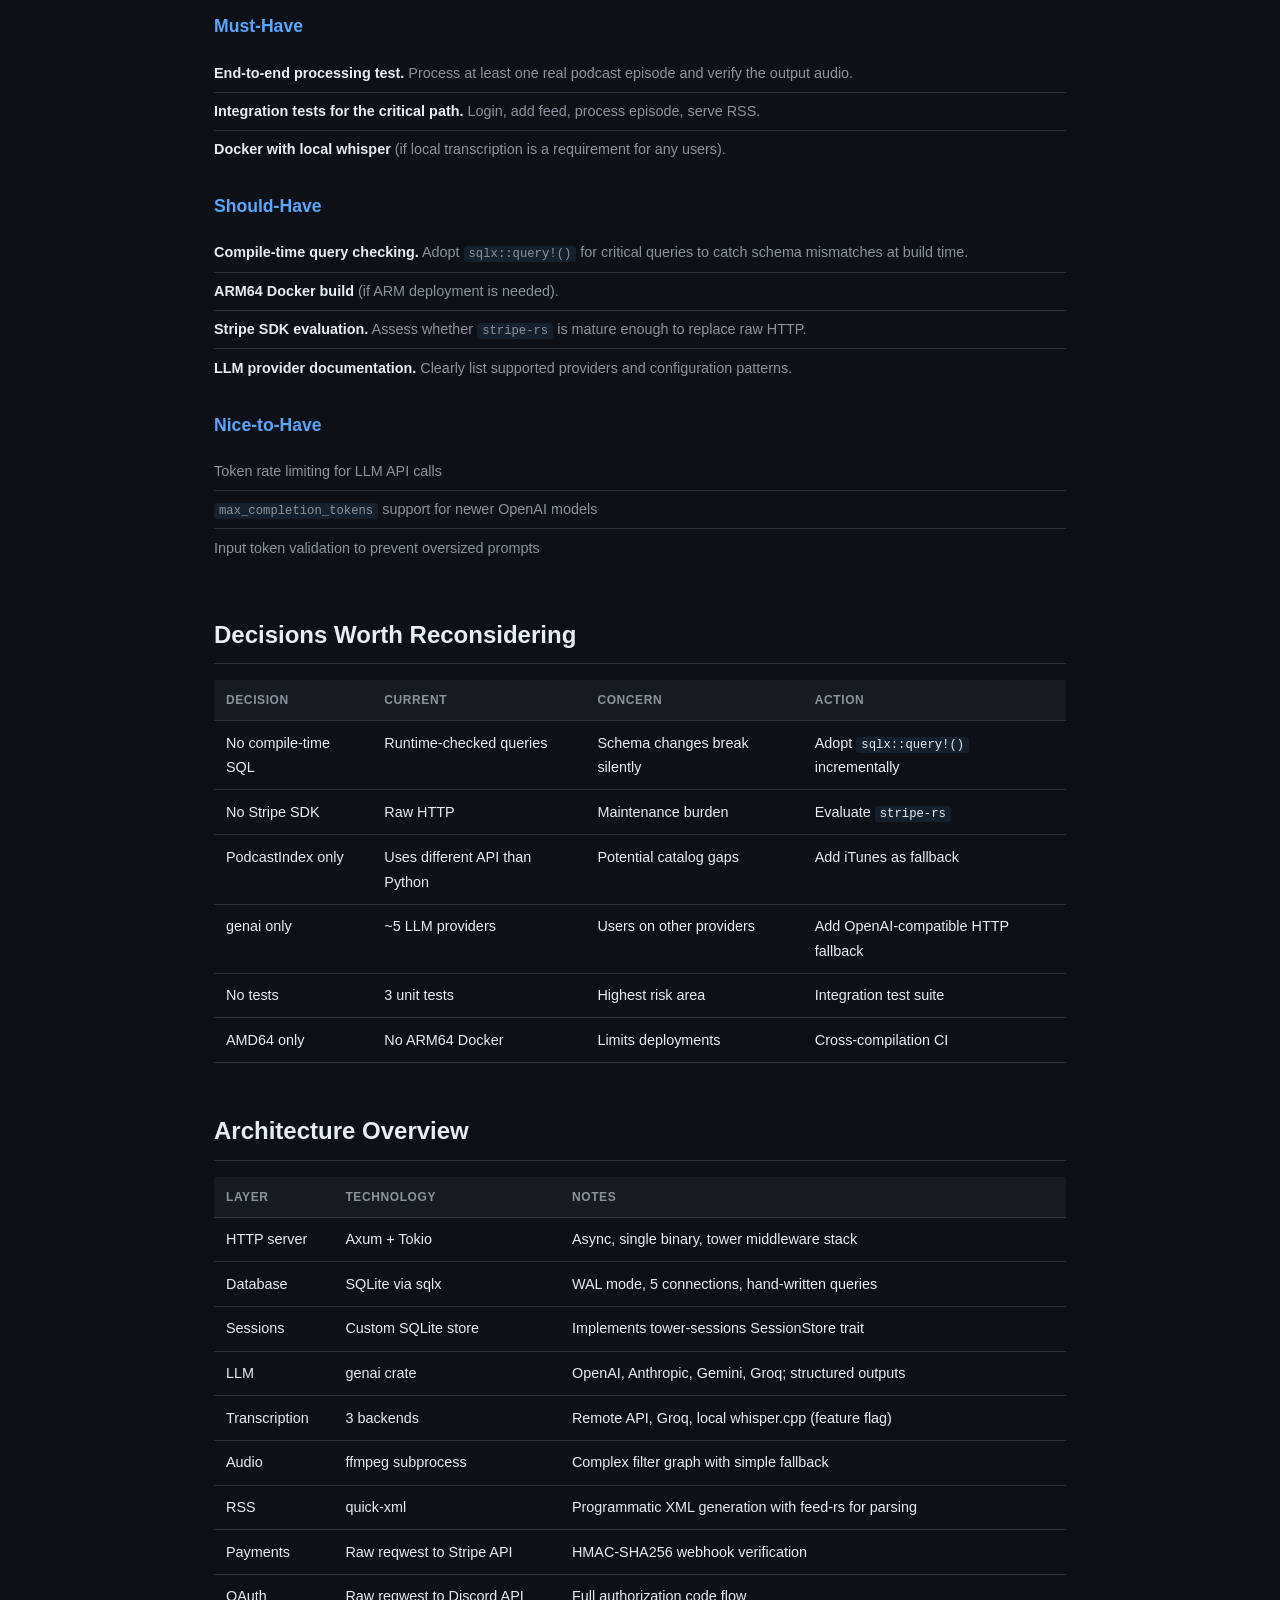
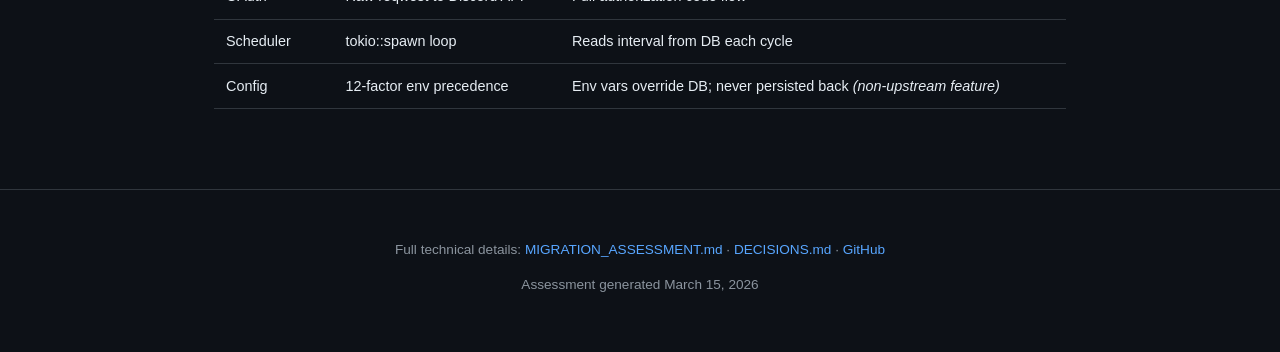
==== commit f80a4f45: "Update: content-aware merging implemented" ====
--- a/rust-rewrite.html
+++ b/rust-rewrite.html
@@ -193,8 +193,8 @@
   <h3>LLM Integration: genai vs litellm</h3>
   <p>Python's <code>litellm</code> supports 100+ LLM providers behind a single call. Rust's <code>genai</code> crate natively supports OpenAI, Anthropic, Gemini, and Groq. If the user configures a provider genai doesn't support, classification will fail. This covers &gt;95% of practical use cases but is a regression in provider breadth.</p>
 
-  <h3>Ad Segment Merging: Simplified</h3>
-  <p>Python's <code>AdMerger</code> does three passes: proximity grouping, content-aware keyword extraction (URLs, promo codes, brand names), and weak-group filtering. Rust does proximity grouping + short-segment filtering only. The content-aware pass was deferred because it requires transcript segment text and ORM relationships not easily available at the merge step. In multi-sponsor episodes, this may produce slightly different (but valid) audio cuts.</p>
+  <h3>Ad Segment Merging</h3>
+  <p>Both backends implement multi-pass ad merging: proximity grouping, content-aware keyword extraction (URLs, promo codes, brand names, phone numbers), weak-group filtering, short-segment removal, and last-segment extension. The Rust implementation queries transcript text from the database for each ad group and runs the same regex patterns as Python's <code>AdMerger</code>.</p>
 </section>
 
 <!-- What's Incomplete -->
@@ -238,11 +238,6 @@
         <td>No token rate limiting</td>
         <td><span class="badge low">Low</span></td>
         <td>Reactive 429 backoff only. No proactive token counting. May hit API rate limits faster on large batch processing.</td>
-      </tr>
-      <tr>
-        <td>Content-aware ad merging</td>
-        <td><span class="badge low">Low</span></td>
-        <td>Proximity merge only. Multi-sponsor episodes may have slightly different cut patterns than Python.</td>
       </tr>
     </tbody>
   </table>
@@ -269,7 +264,6 @@
 
   <h3>Nice-to-Have</h3>
   <ul class="clean">
-    <li>Content-aware ad merging (keyword/sponsor detection)</li>
     <li>Token rate limiting for LLM API calls</li>
     <li><code>max_completion_tokens</code> support for newer OpenAI models</li>
     <li>Input token validation to prevent oversized prompts</li>
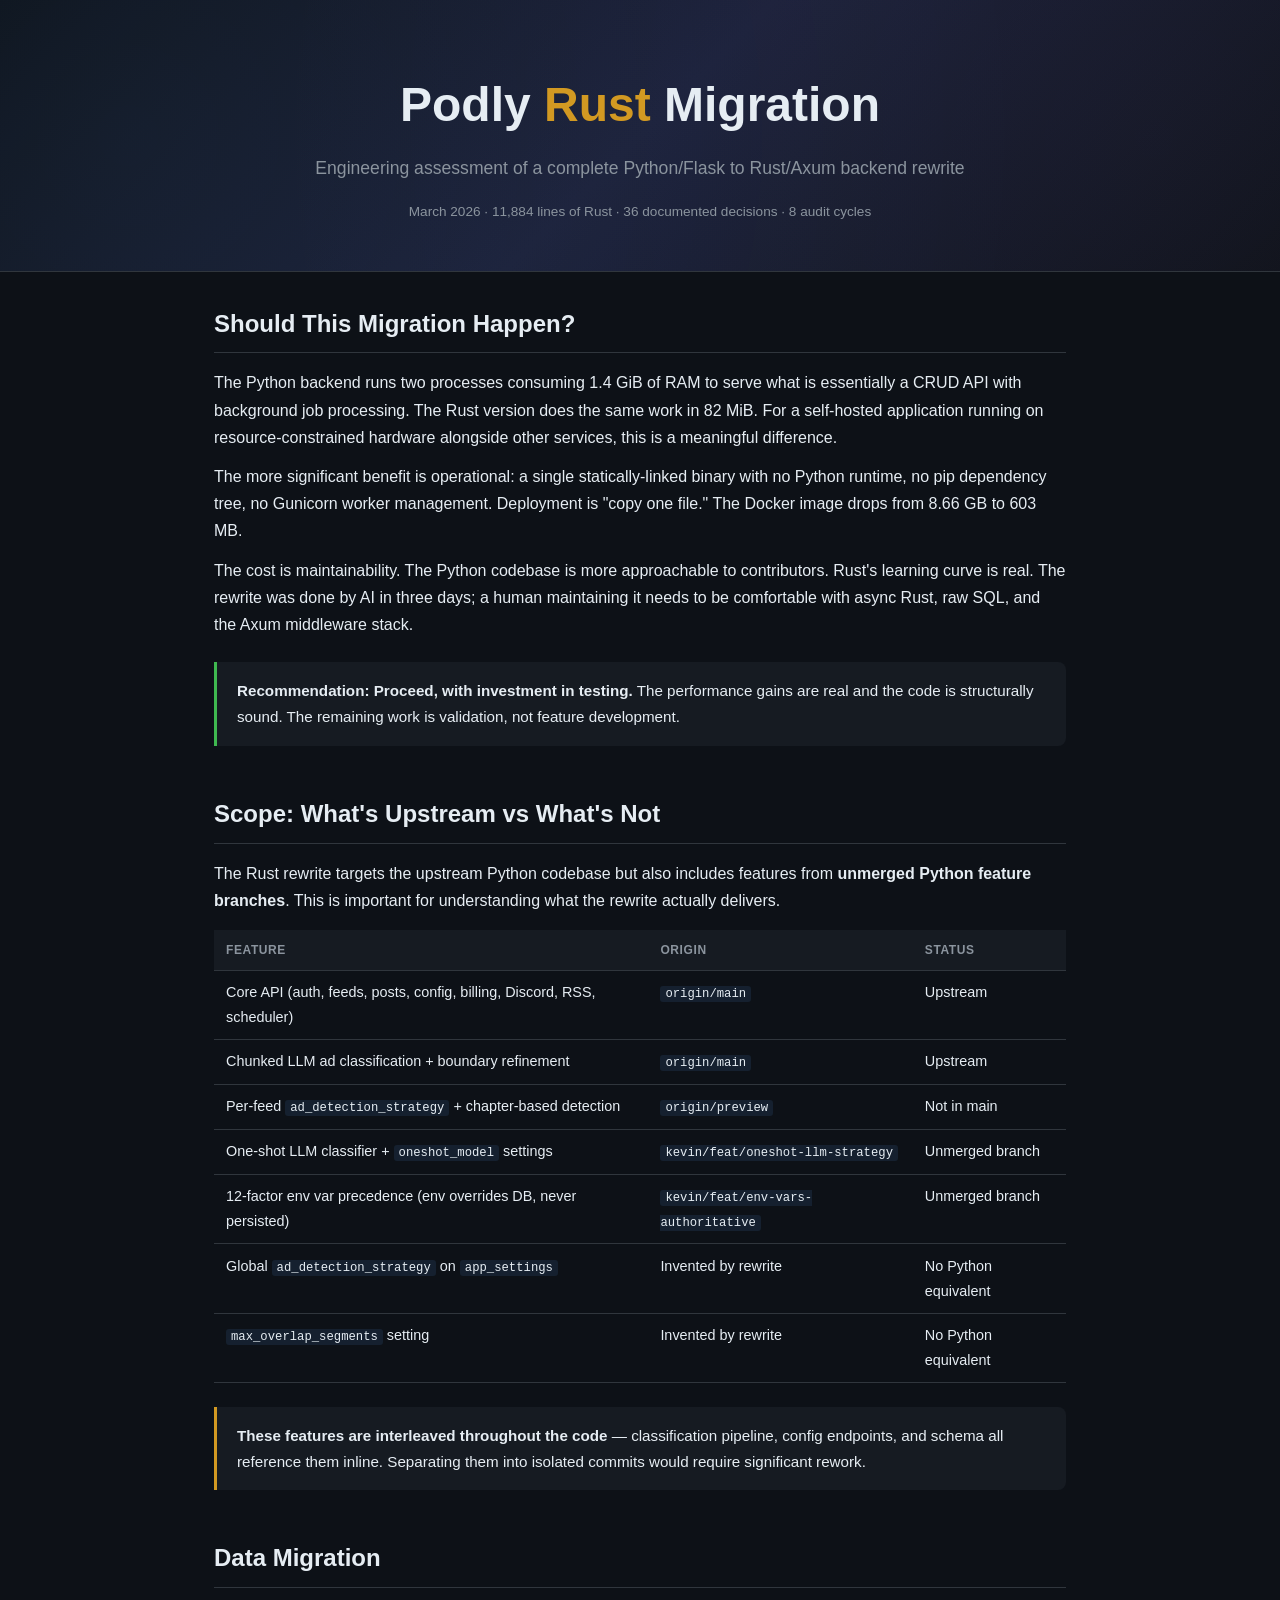
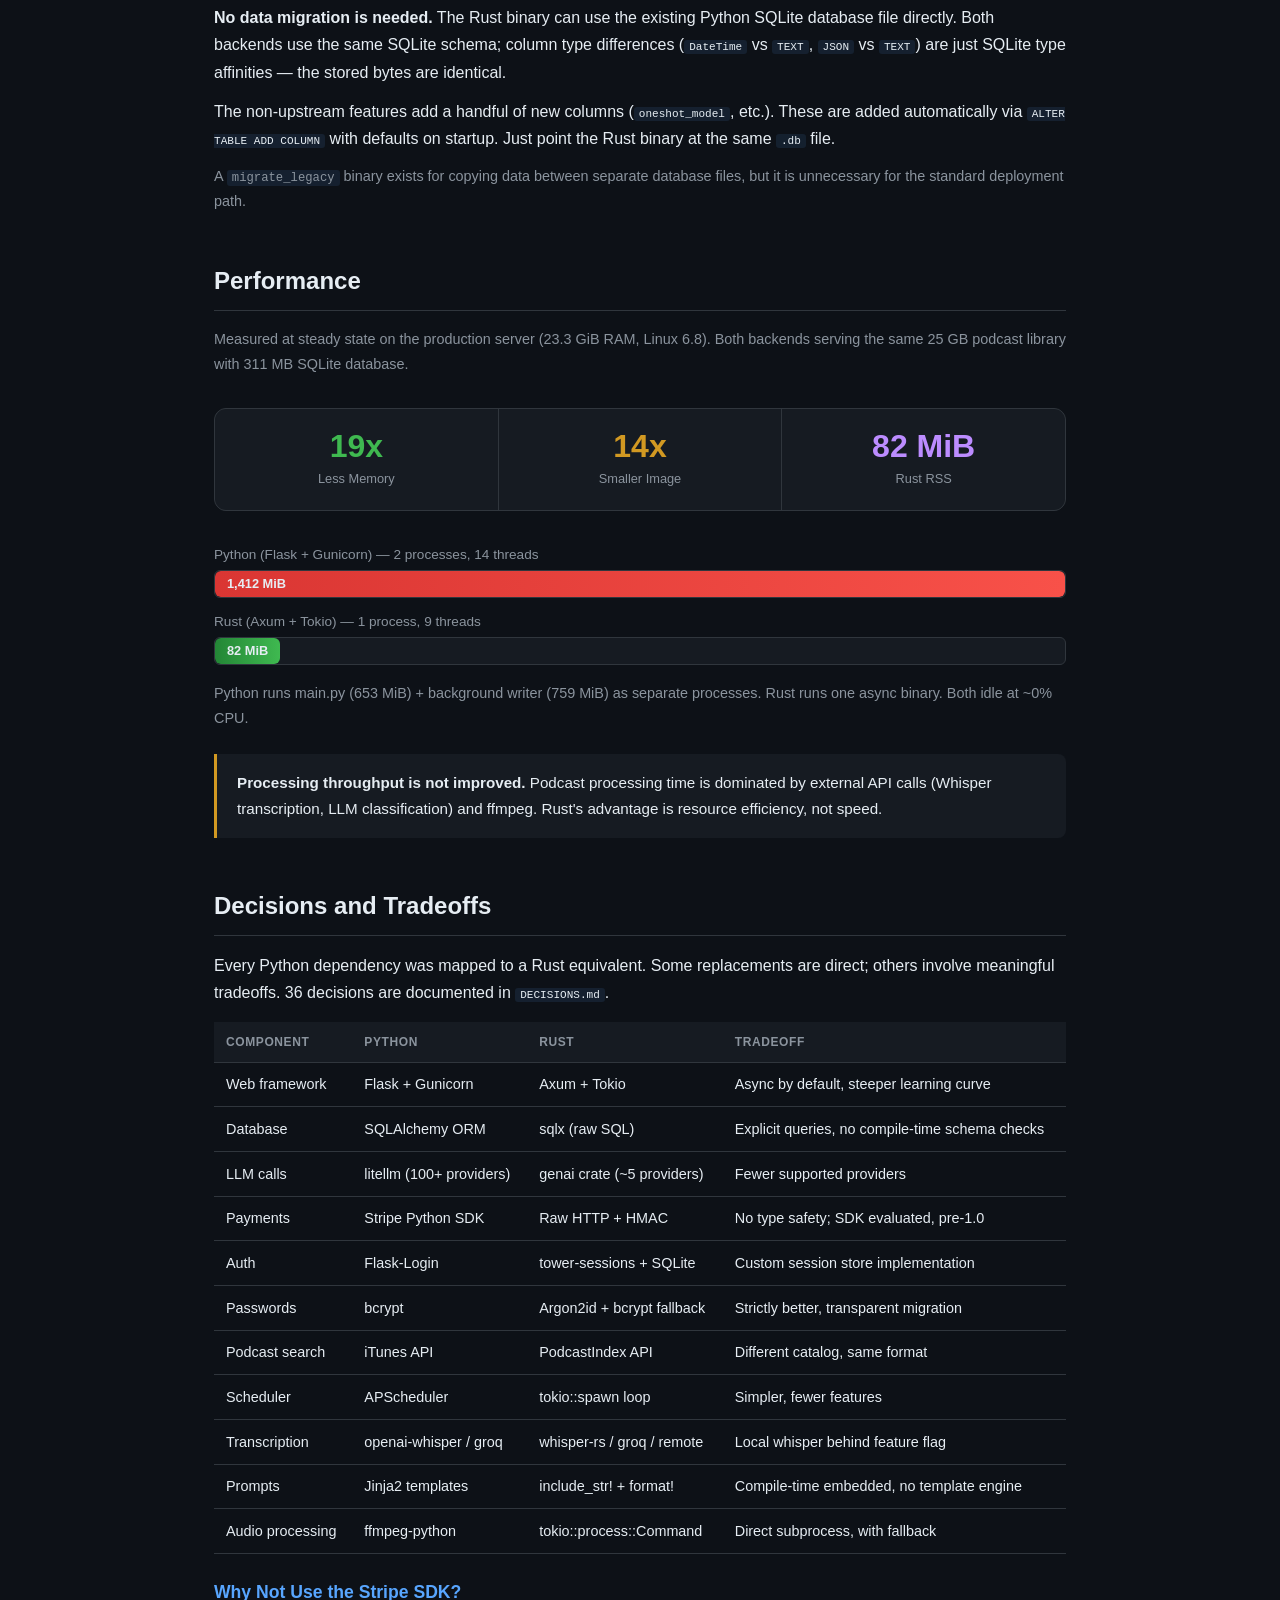
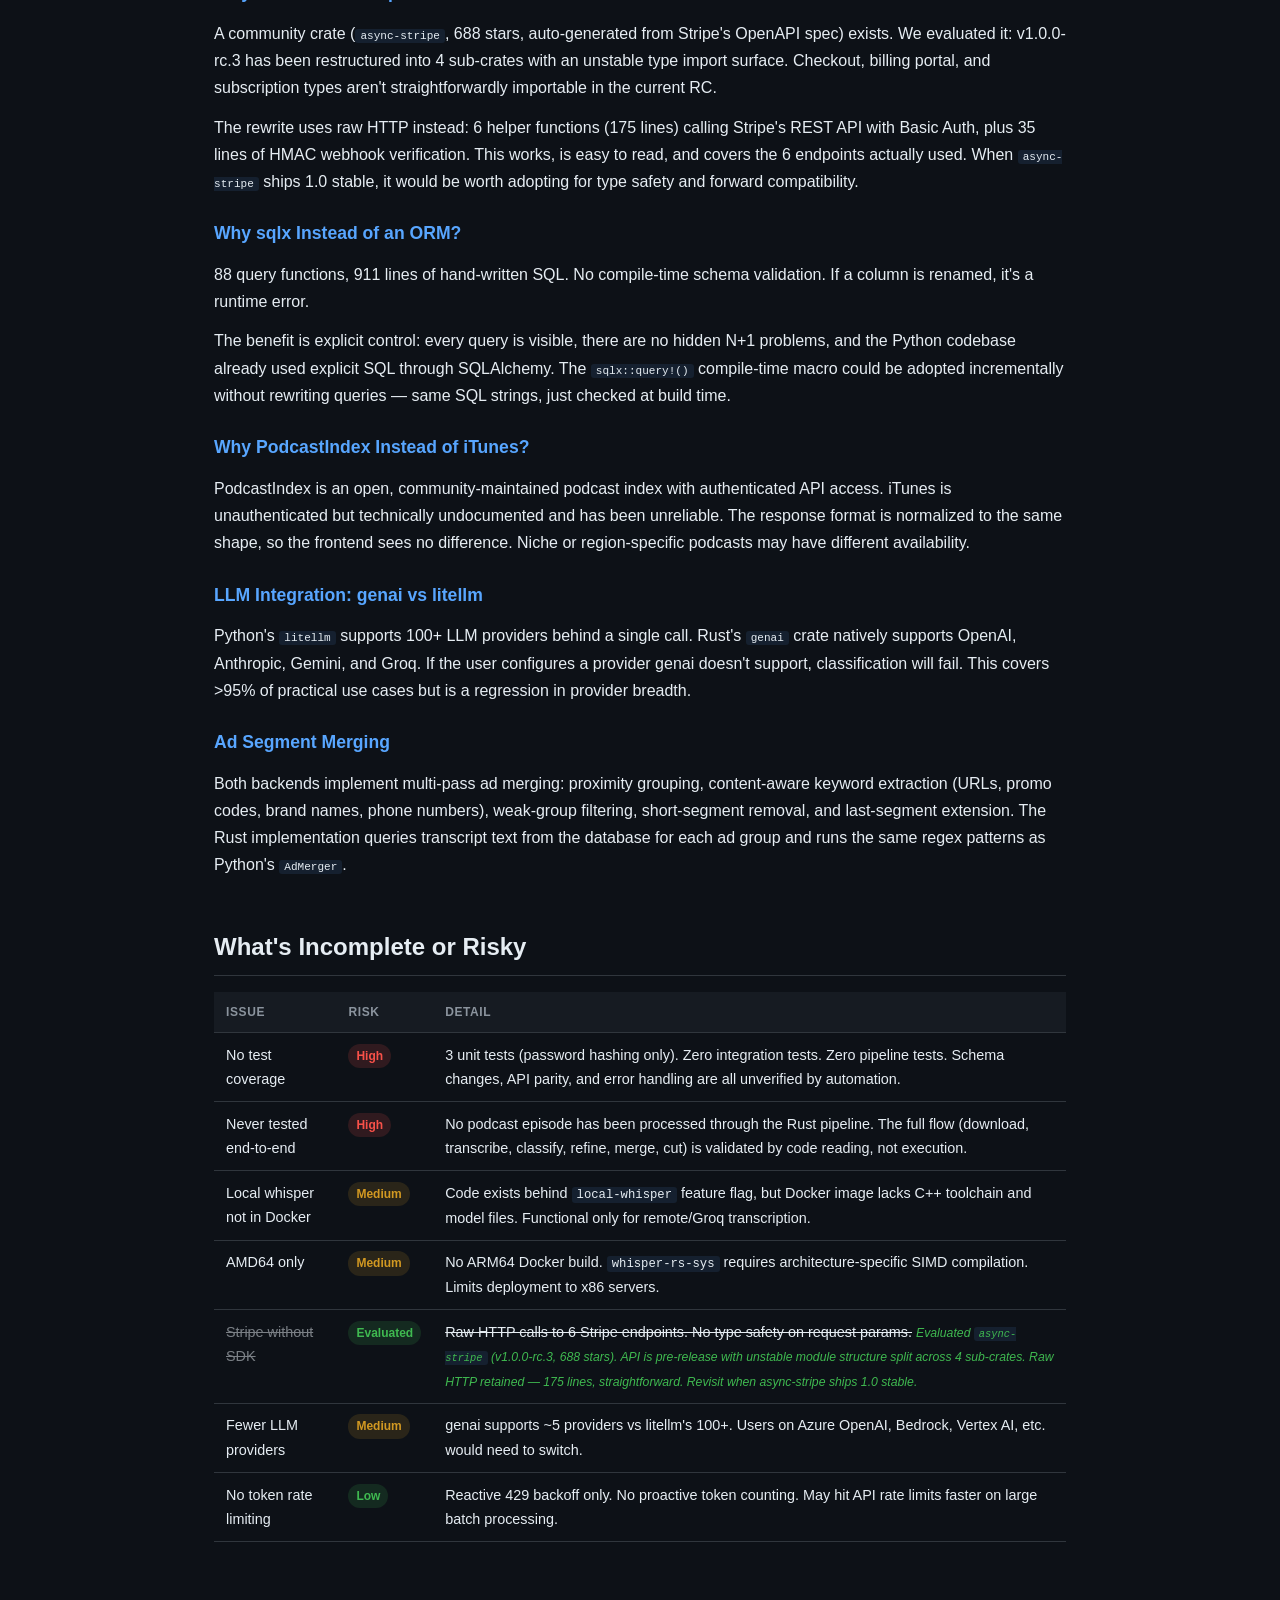
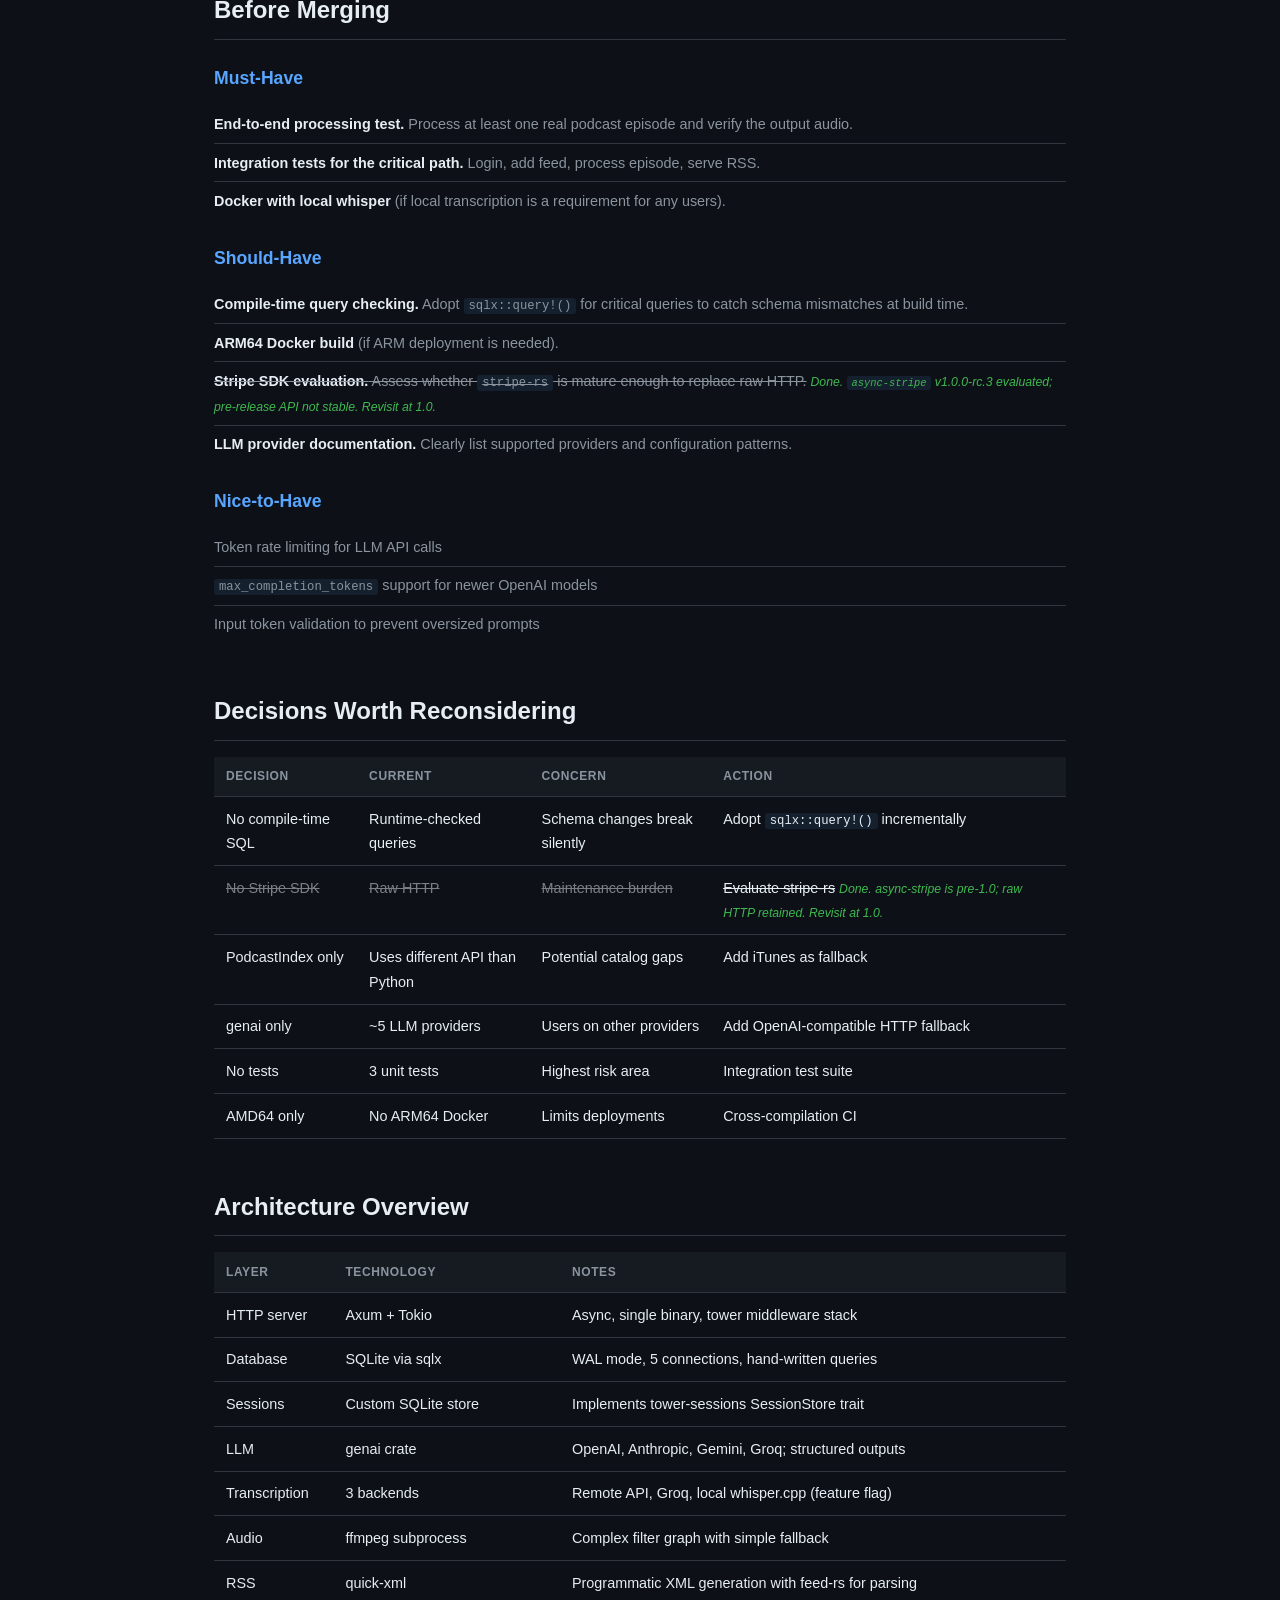
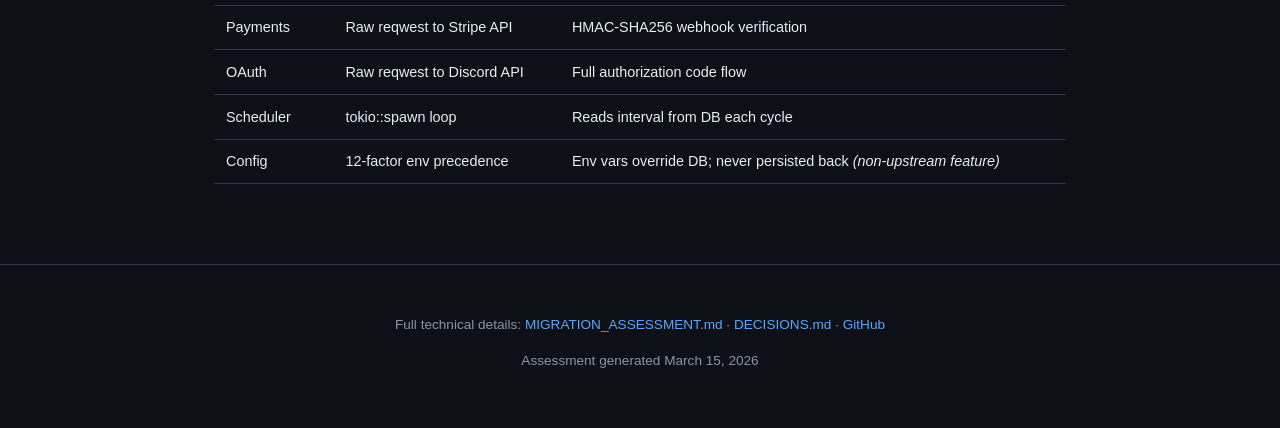
==== commit a61a0d42: "Cross off resolved items with strikethrough + explanations" ====
--- a/rust-rewrite.html
+++ b/rust-rewrite.html
@@ -62,6 +62,10 @@
   ul.clean li { padding: 0.4rem 0; border-bottom: 1px solid var(--border); color: var(--text-muted); font-size: 0.9rem; }
   ul.clean li:last-child { border: none; }
 
+  .resolved { text-decoration: line-through; opacity: 0.5; }
+  .resolved-note { color: var(--green); font-size: 0.85em; font-style: italic; }
+  td.resolved-cell { text-decoration: line-through; opacity: 0.5; }
+
   footer { text-align: center; padding: 3rem 1rem; border-top: 1px solid var(--border); color: var(--text-muted); font-size: 0.85rem; }
   footer a { color: var(--accent); text-decoration: none; }
 
@@ -168,7 +172,7 @@
       <tr><td>Web framework</td><td>Flask + Gunicorn</td><td>Axum + Tokio</td><td>Async by default, steeper learning curve</td></tr>
       <tr><td>Database</td><td>SQLAlchemy ORM</td><td>sqlx (raw SQL)</td><td>Explicit queries, no compile-time schema checks</td></tr>
       <tr><td>LLM calls</td><td>litellm (100+ providers)</td><td>genai crate (~5 providers)</td><td>Fewer supported providers</td></tr>
-      <tr><td>Payments</td><td>Stripe Python SDK</td><td>Raw HTTP + HMAC</td><td>No type safety on API params</td></tr>
+      <tr><td>Payments</td><td>Stripe Python SDK</td><td>Raw HTTP + HMAC</td><td>No type safety; SDK evaluated, pre-1.0</td></tr>
       <tr><td>Auth</td><td>Flask-Login</td><td>tower-sessions + SQLite</td><td>Custom session store implementation</td></tr>
       <tr><td>Passwords</td><td>bcrypt</td><td>Argon2id + bcrypt fallback</td><td>Strictly better, transparent migration</td></tr>
       <tr><td>Podcast search</td><td>iTunes API</td><td>PodcastIndex API</td><td>Different catalog, same format</td></tr>
@@ -180,8 +184,8 @@
   </table>
 
   <h3>Why Not Use the Stripe SDK?</h3>
-  <p>A community crate (<code>stripe-rs</code>) exists. The rewrite uses raw HTTP instead: 6 helper functions calling Stripe's REST API with Basic Auth, plus 35 lines of webhook HMAC verification.</p>
-  <p>This loses type-safe request/response structs, automatic retry logic, and forward compatibility with Stripe API changes. It gains a smaller dependency surface for the 6 endpoints actually used. Acceptable for the current simple billing model; would become a liability if billing complexity grows.</p>
+  <p>A community crate (<code>async-stripe</code>, 688 stars, auto-generated from Stripe's OpenAPI spec) exists. We evaluated it: v1.0.0-rc.3 has been restructured into 4 sub-crates with an unstable type import surface. Checkout, billing portal, and subscription types aren't straightforwardly importable in the current RC.</p>
+  <p>The rewrite uses raw HTTP instead: 6 helper functions (175 lines) calling Stripe's REST API with Basic Auth, plus 35 lines of HMAC webhook verification. This works, is easy to read, and covers the 6 endpoints actually used. When <code>async-stripe</code> ships 1.0 stable, it would be worth adopting for type safety and forward compatibility.</p>
 
   <h3>Why sqlx Instead of an ORM?</h3>
   <p>88 query functions, 911 lines of hand-written SQL. No compile-time schema validation. If a column is renamed, it's a runtime error.</p>
@@ -225,9 +229,9 @@
         <td>No ARM64 Docker build. <code>whisper-rs-sys</code> requires architecture-specific SIMD compilation. Limits deployment to x86 servers.</td>
       </tr>
       <tr>
-        <td>Stripe without SDK</td>
-        <td><span class="badge medium">Medium</span></td>
-        <td>Raw HTTP calls to 6 Stripe endpoints. No type safety on request params. Stripe API changes require manual code updates.</td>
+        <td class="resolved-cell">Stripe without SDK</td>
+        <td><span class="badge low">Evaluated</span></td>
+        <td><s>Raw HTTP calls to 6 Stripe endpoints. No type safety on request params.</s> <span class="resolved-note">Evaluated <code>async-stripe</code> (v1.0.0-rc.3, 688 stars). API is pre-release with unstable module structure split across 4 sub-crates. Raw HTTP retained &mdash; 175 lines, straightforward. Revisit when async-stripe ships 1.0 stable.</span></td>
       </tr>
       <tr>
         <td>Fewer LLM providers</td>
@@ -258,7 +262,7 @@
   <ul class="clean">
     <li><strong>Compile-time query checking.</strong> Adopt <code>sqlx::query!()</code> for critical queries to catch schema mismatches at build time.</li>
     <li><strong>ARM64 Docker build</strong> (if ARM deployment is needed).</li>
-    <li><strong>Stripe SDK evaluation.</strong> Assess whether <code>stripe-rs</code> is mature enough to replace raw HTTP.</li>
+    <li><s><strong>Stripe SDK evaluation.</strong> Assess whether <code>stripe-rs</code> is mature enough to replace raw HTTP.</s> <span class="resolved-note">Done. <code>async-stripe</code> v1.0.0-rc.3 evaluated; pre-release API not stable. Revisit at 1.0.</span></li>
     <li><strong>LLM provider documentation.</strong> Clearly list supported providers and configuration patterns.</li>
   </ul>
 
@@ -277,7 +281,7 @@
     <thead><tr><th>Decision</th><th>Current</th><th>Concern</th><th>Action</th></tr></thead>
     <tbody>
       <tr><td>No compile-time SQL</td><td>Runtime-checked queries</td><td>Schema changes break silently</td><td>Adopt <code>sqlx::query!()</code> incrementally</td></tr>
-      <tr><td>No Stripe SDK</td><td>Raw HTTP</td><td>Maintenance burden</td><td>Evaluate <code>stripe-rs</code></td></tr>
+      <tr><td class="resolved-cell">No Stripe SDK</td><td class="resolved-cell">Raw HTTP</td><td class="resolved-cell">Maintenance burden</td><td><s>Evaluate stripe-rs</s> <span class="resolved-note">Done. async-stripe is pre-1.0; raw HTTP retained. Revisit at 1.0.</span></td></tr>
       <tr><td>PodcastIndex only</td><td>Uses different API than Python</td><td>Potential catalog gaps</td><td>Add iTunes as fallback</td></tr>
       <tr><td>genai only</td><td>~5 LLM providers</td><td>Users on other providers</td><td>Add OpenAI-compatible HTTP fallback</td></tr>
       <tr><td>No tests</td><td>3 unit tests</td><td>Highest risk area</td><td>Integration test suite</td></tr>
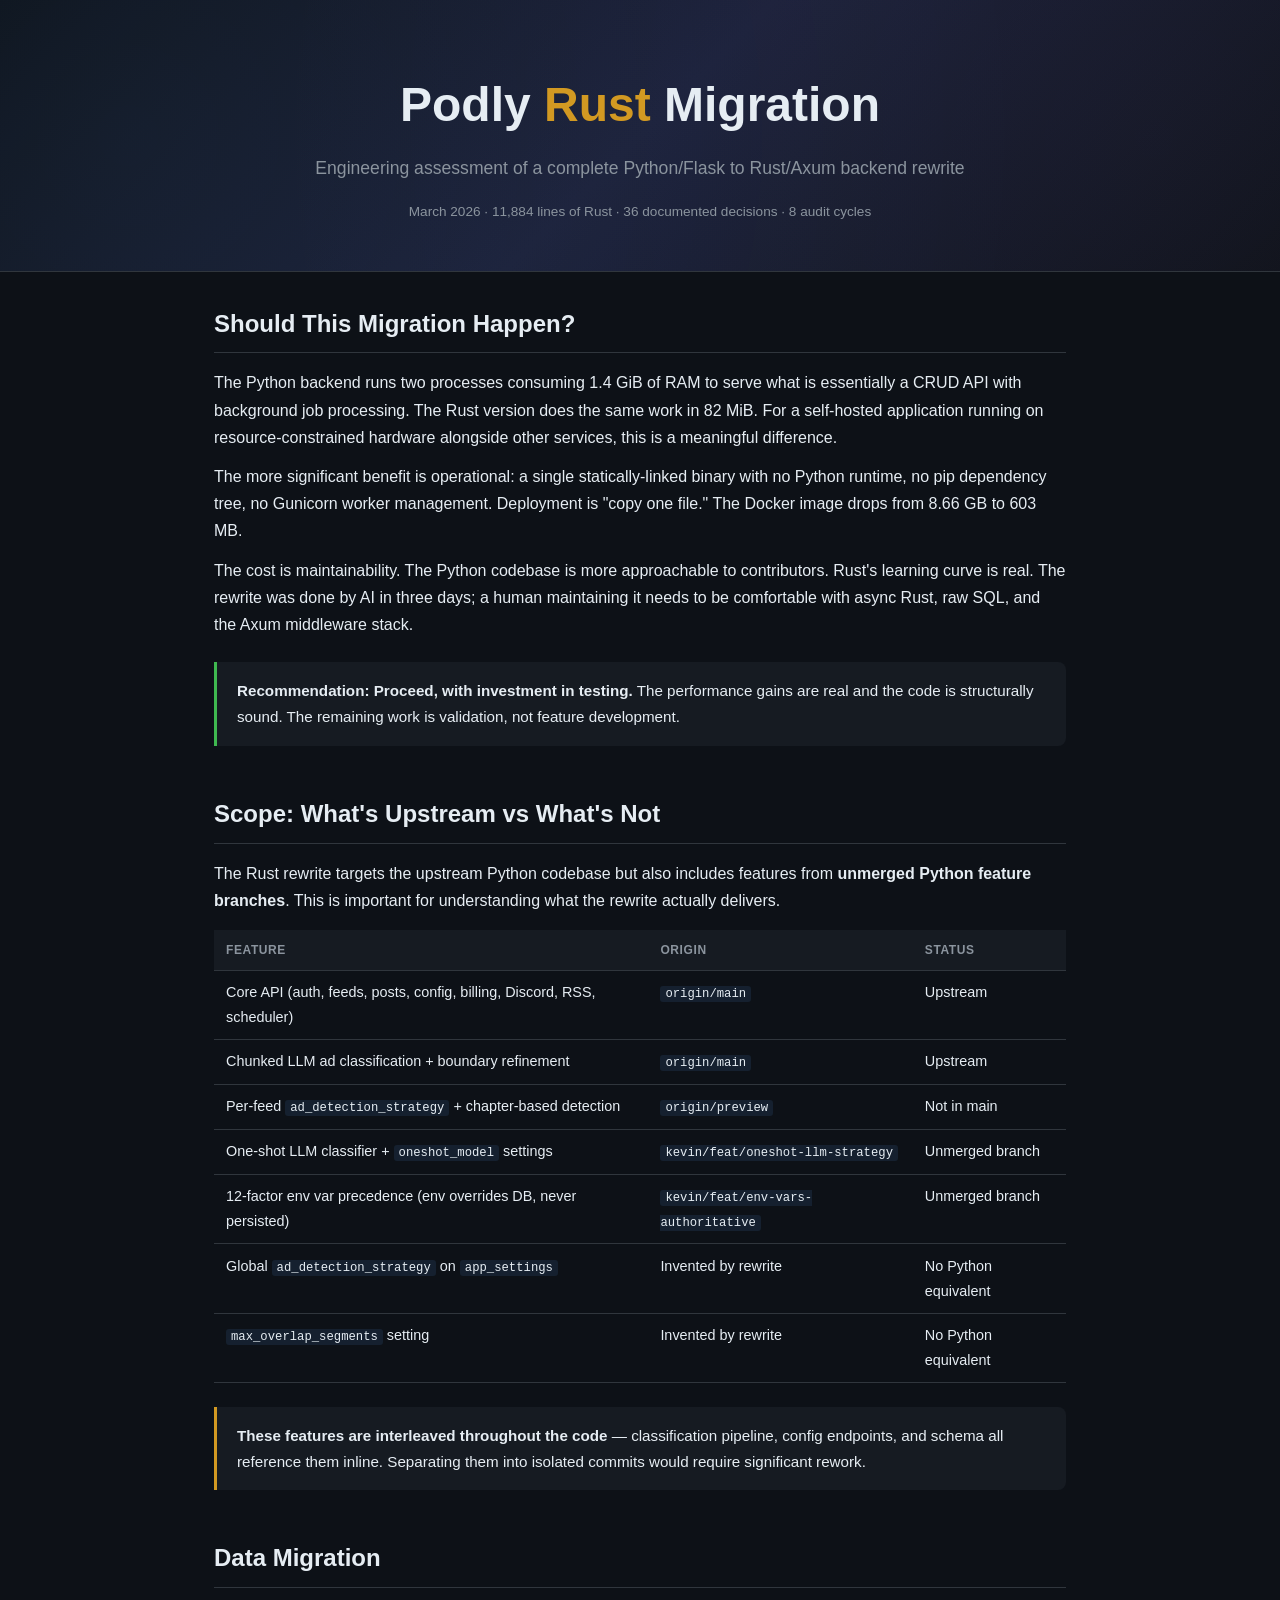
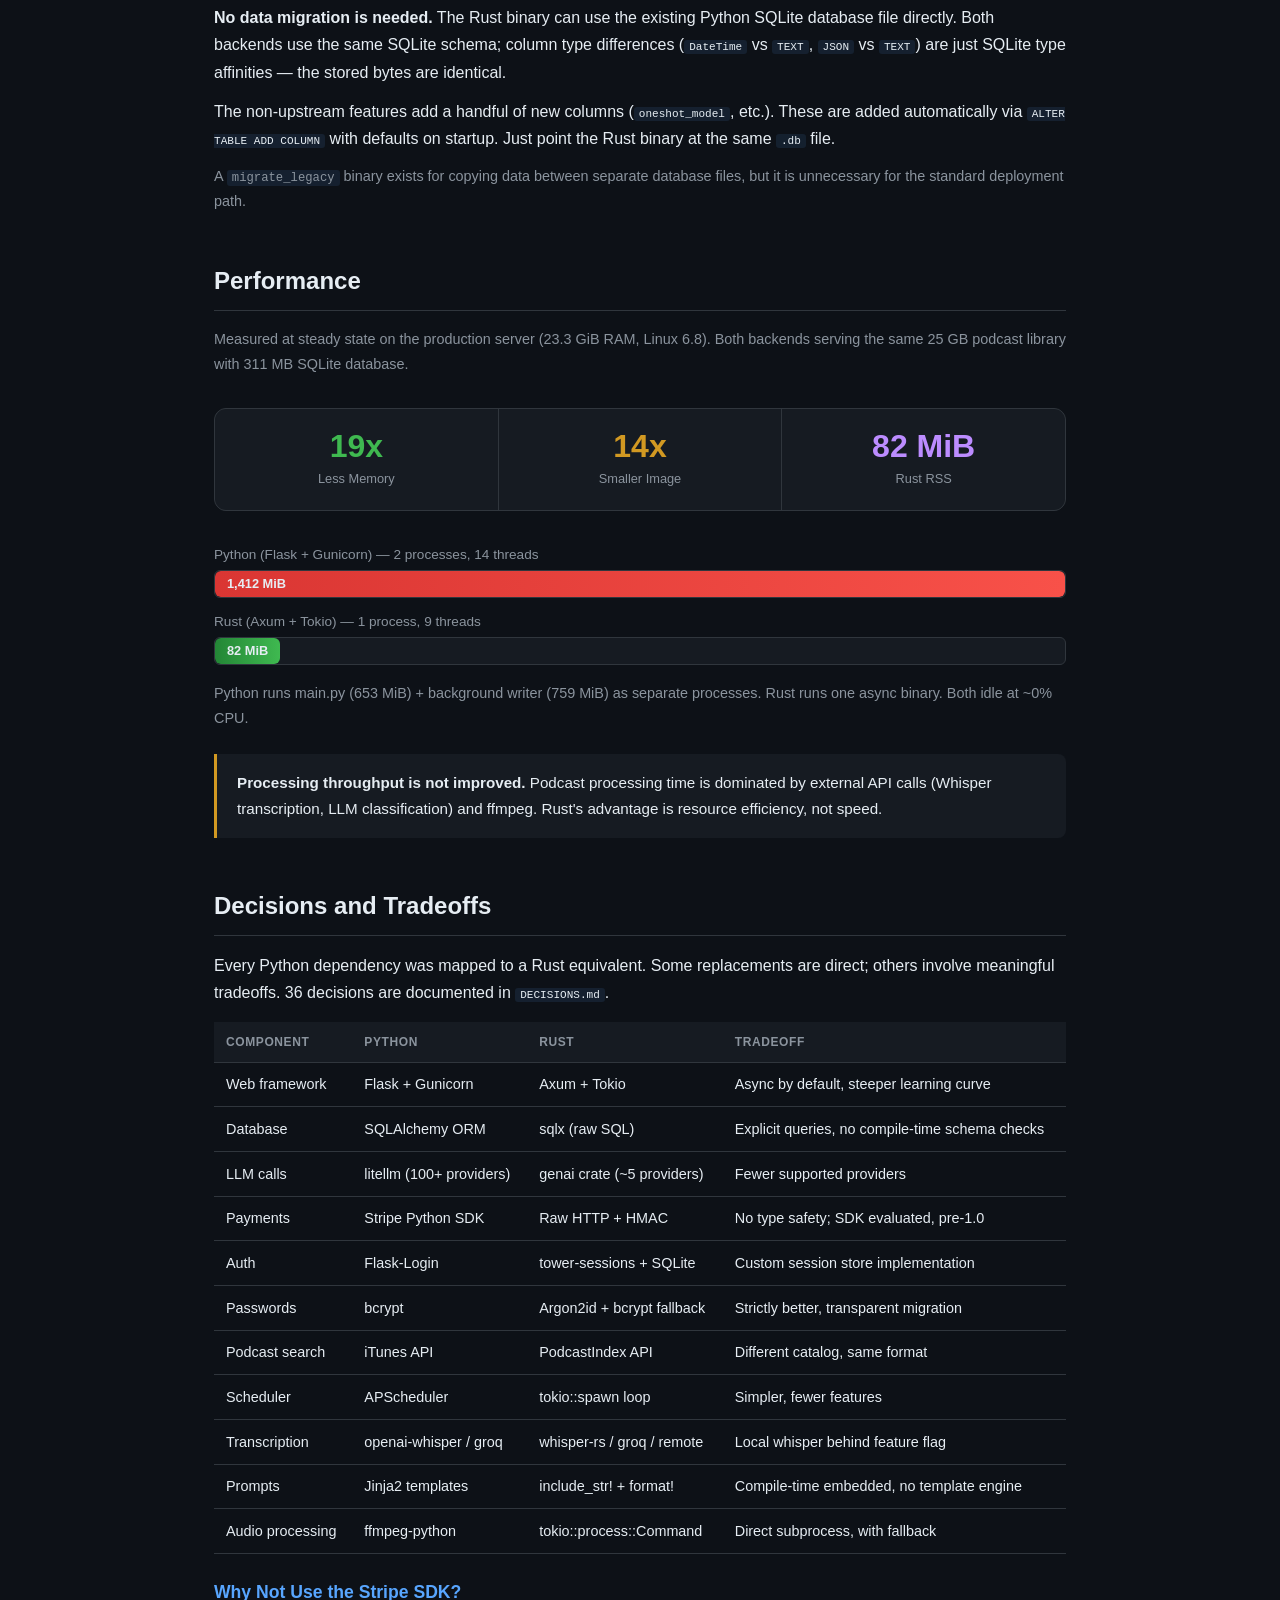
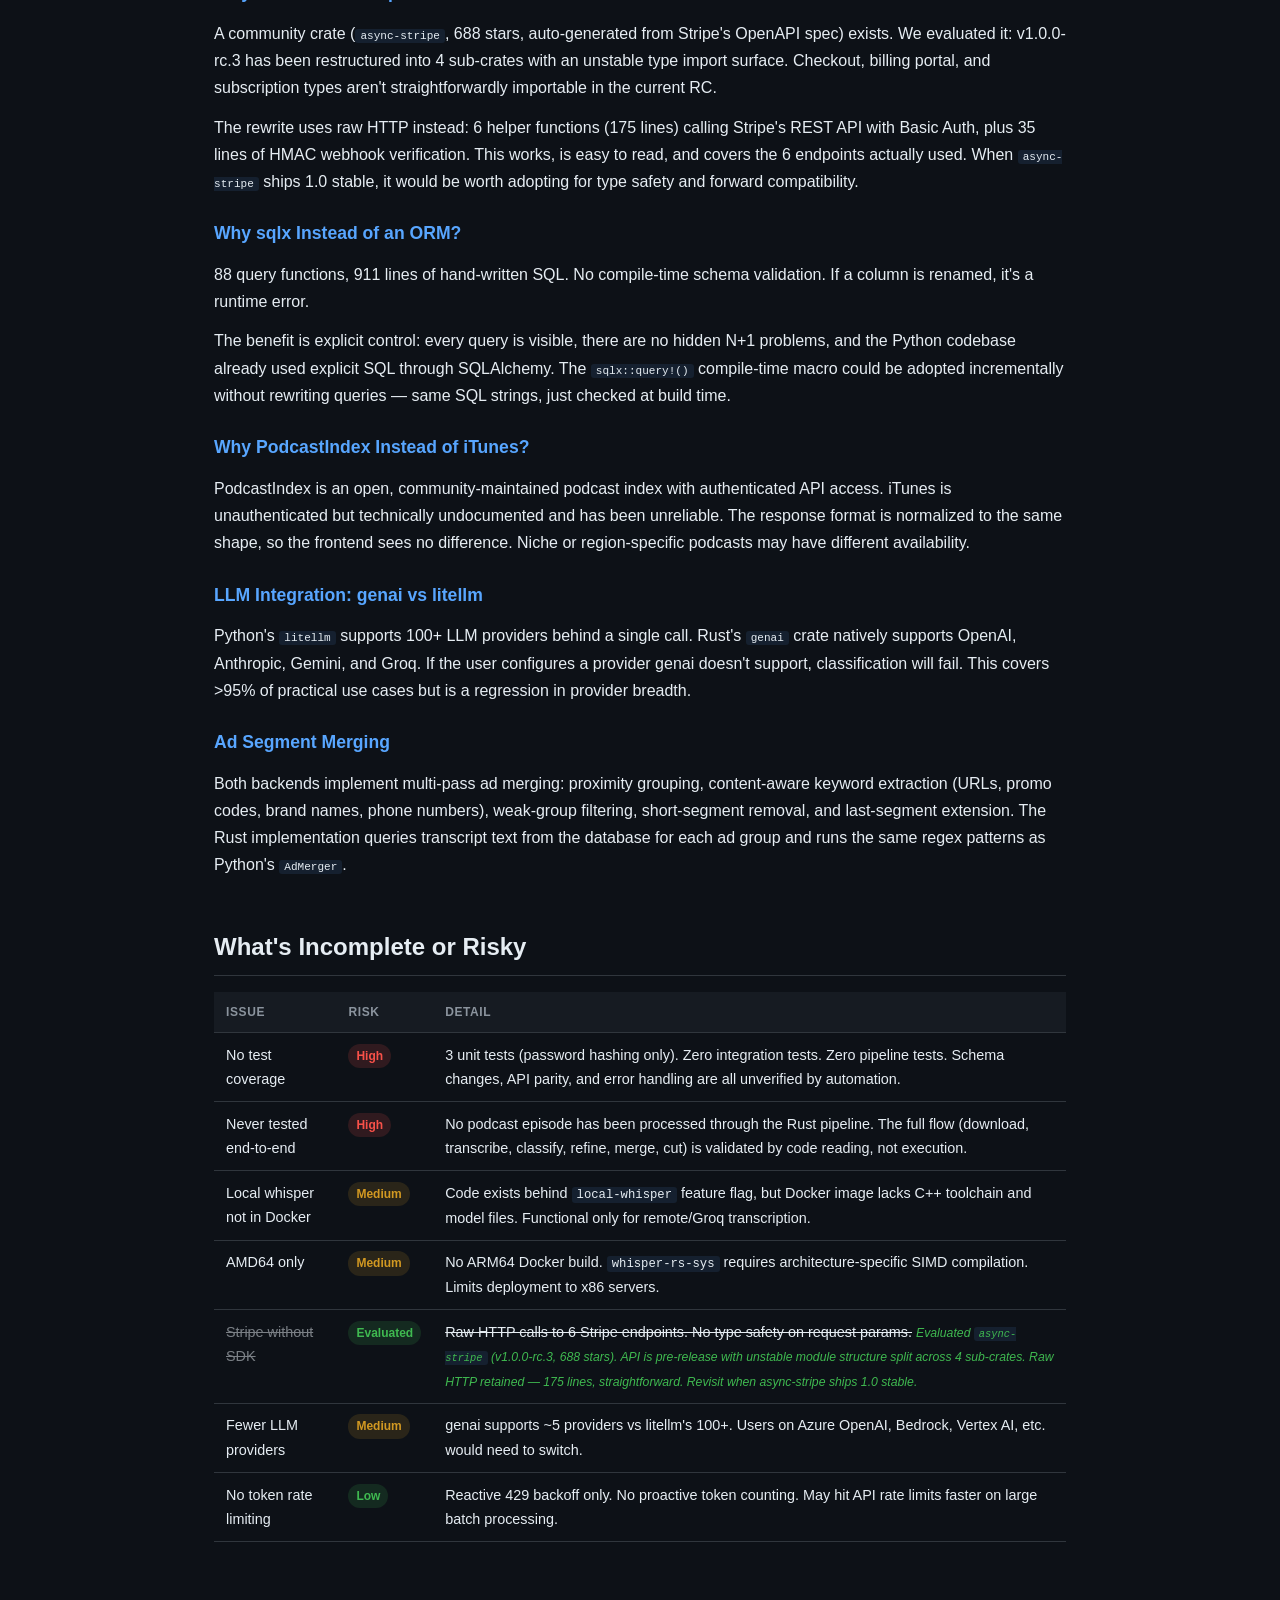
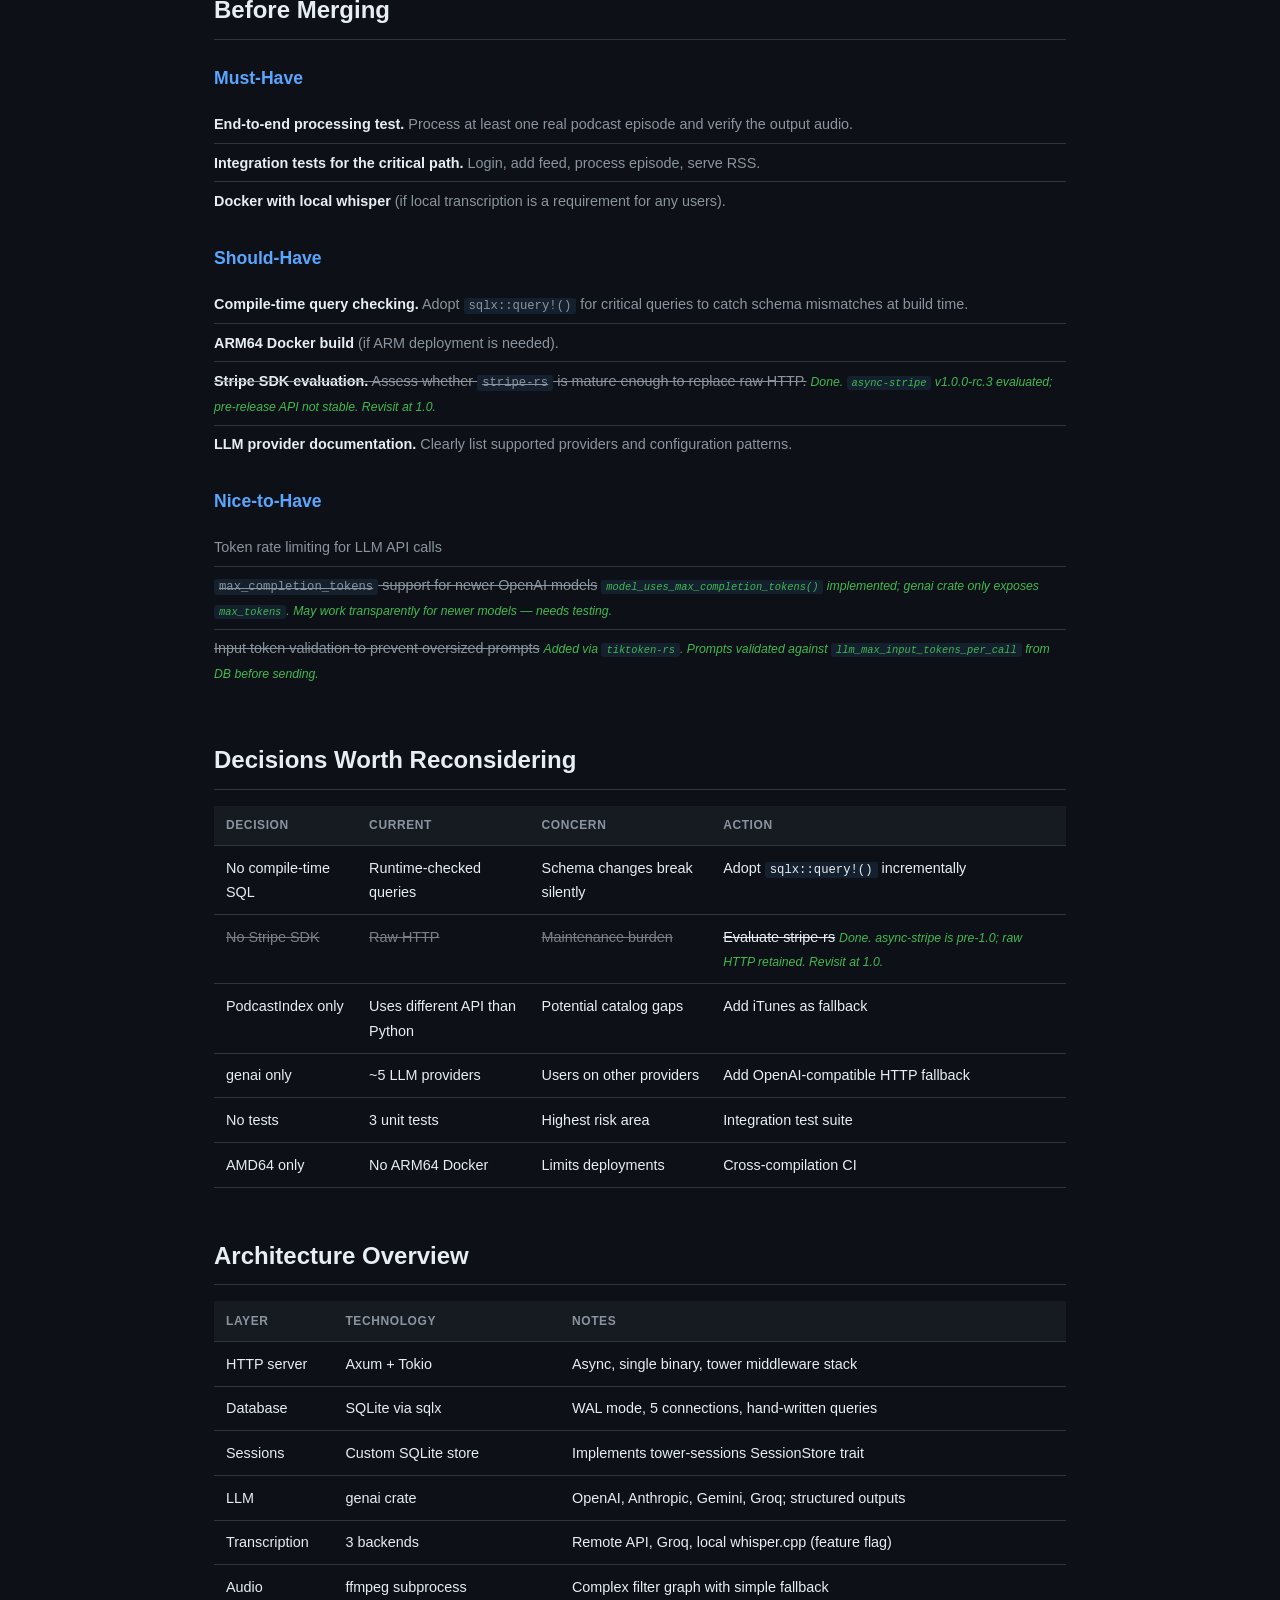
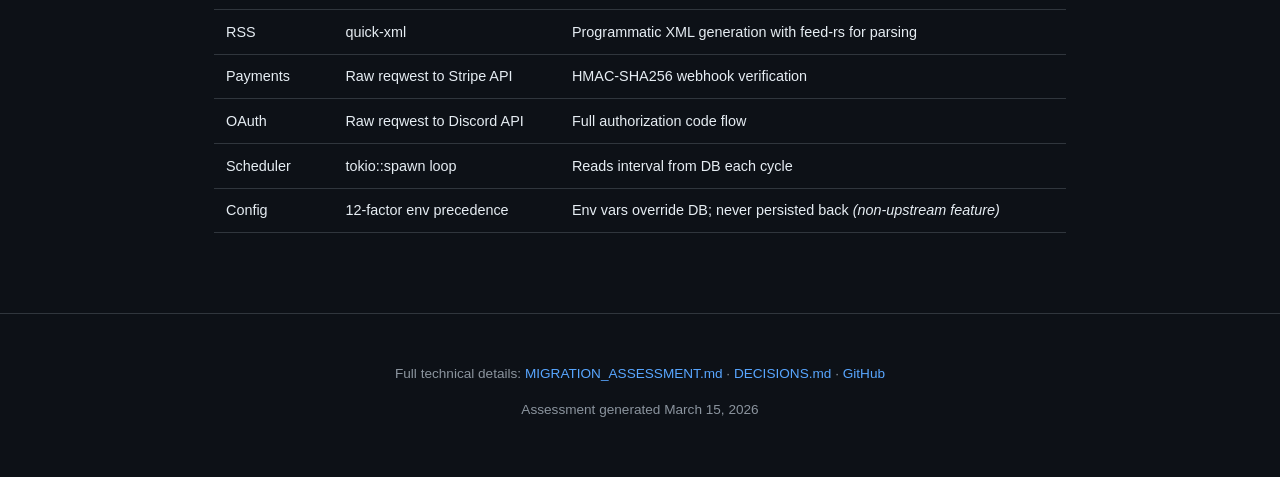
==== commit c3f7a856: "Cross off token counting and Stripe SDK items" ====
--- a/rust-rewrite.html
+++ b/rust-rewrite.html
@@ -269,8 +269,8 @@
   <h3>Nice-to-Have</h3>
   <ul class="clean">
     <li>Token rate limiting for LLM API calls</li>
-    <li><code>max_completion_tokens</code> support for newer OpenAI models</li>
-    <li>Input token validation to prevent oversized prompts</li>
+    <li><s><code>max_completion_tokens</code> support for newer OpenAI models</s> <span class="resolved-note"><code>model_uses_max_completion_tokens()</code> implemented; genai crate only exposes <code>max_tokens</code>. May work transparently for newer models — needs testing.</span></li>
+    <li><s>Input token validation to prevent oversized prompts</s> <span class="resolved-note">Added via <code>tiktoken-rs</code>. Prompts validated against <code>llm_max_input_tokens_per_call</code> from DB before sending.</span></li>
   </ul>
 </section>
 
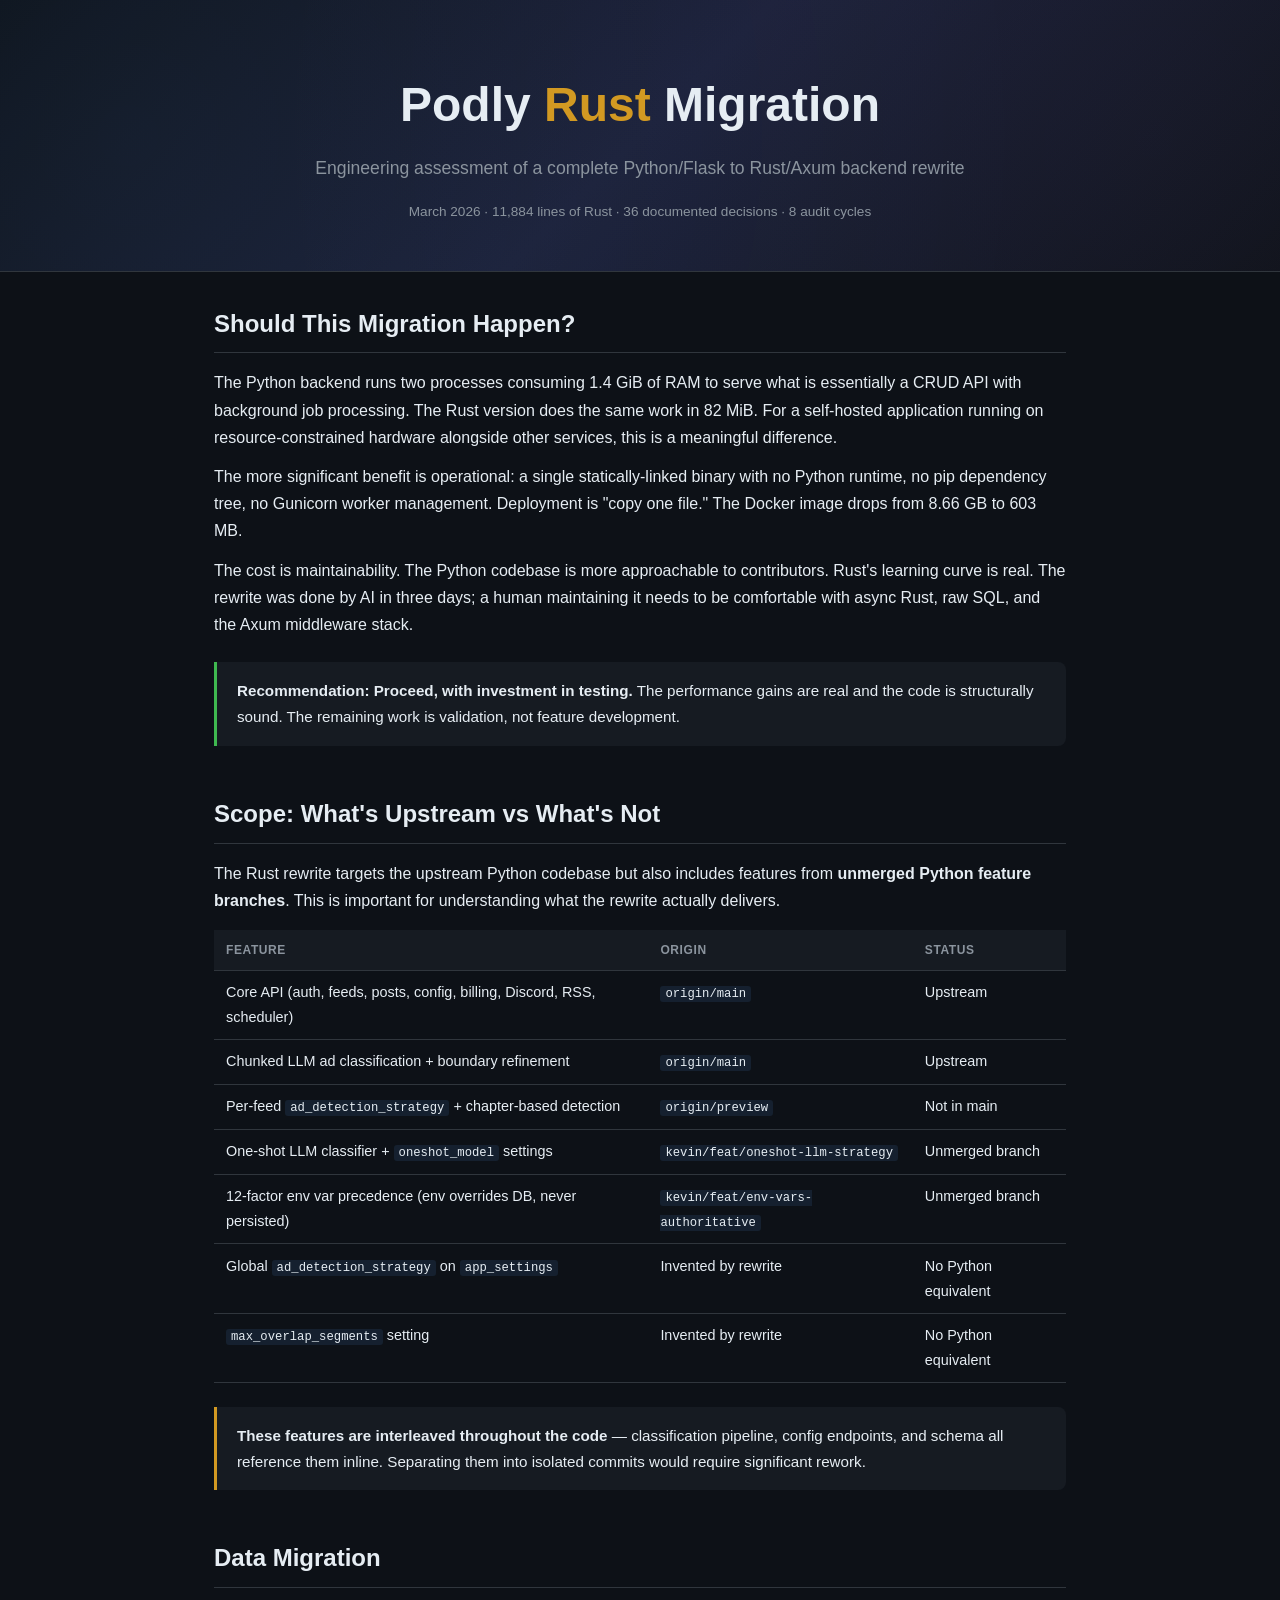
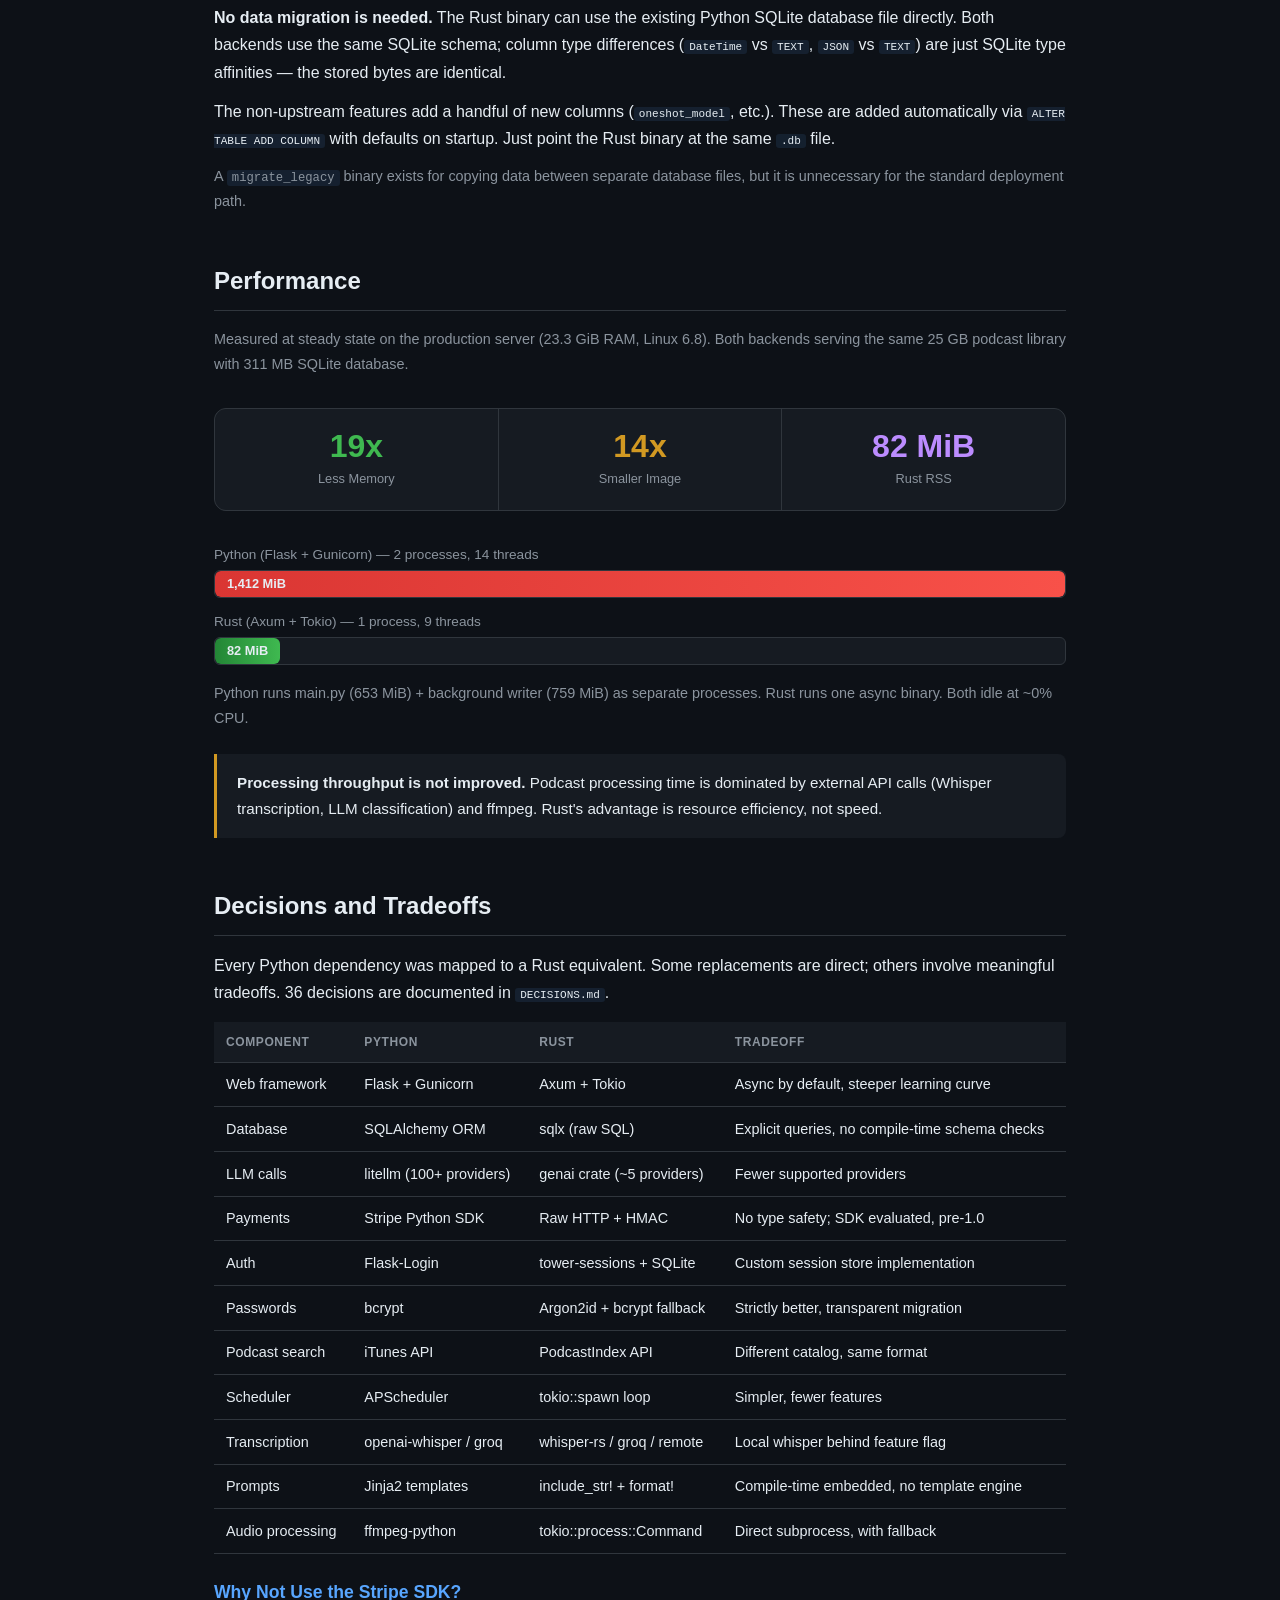
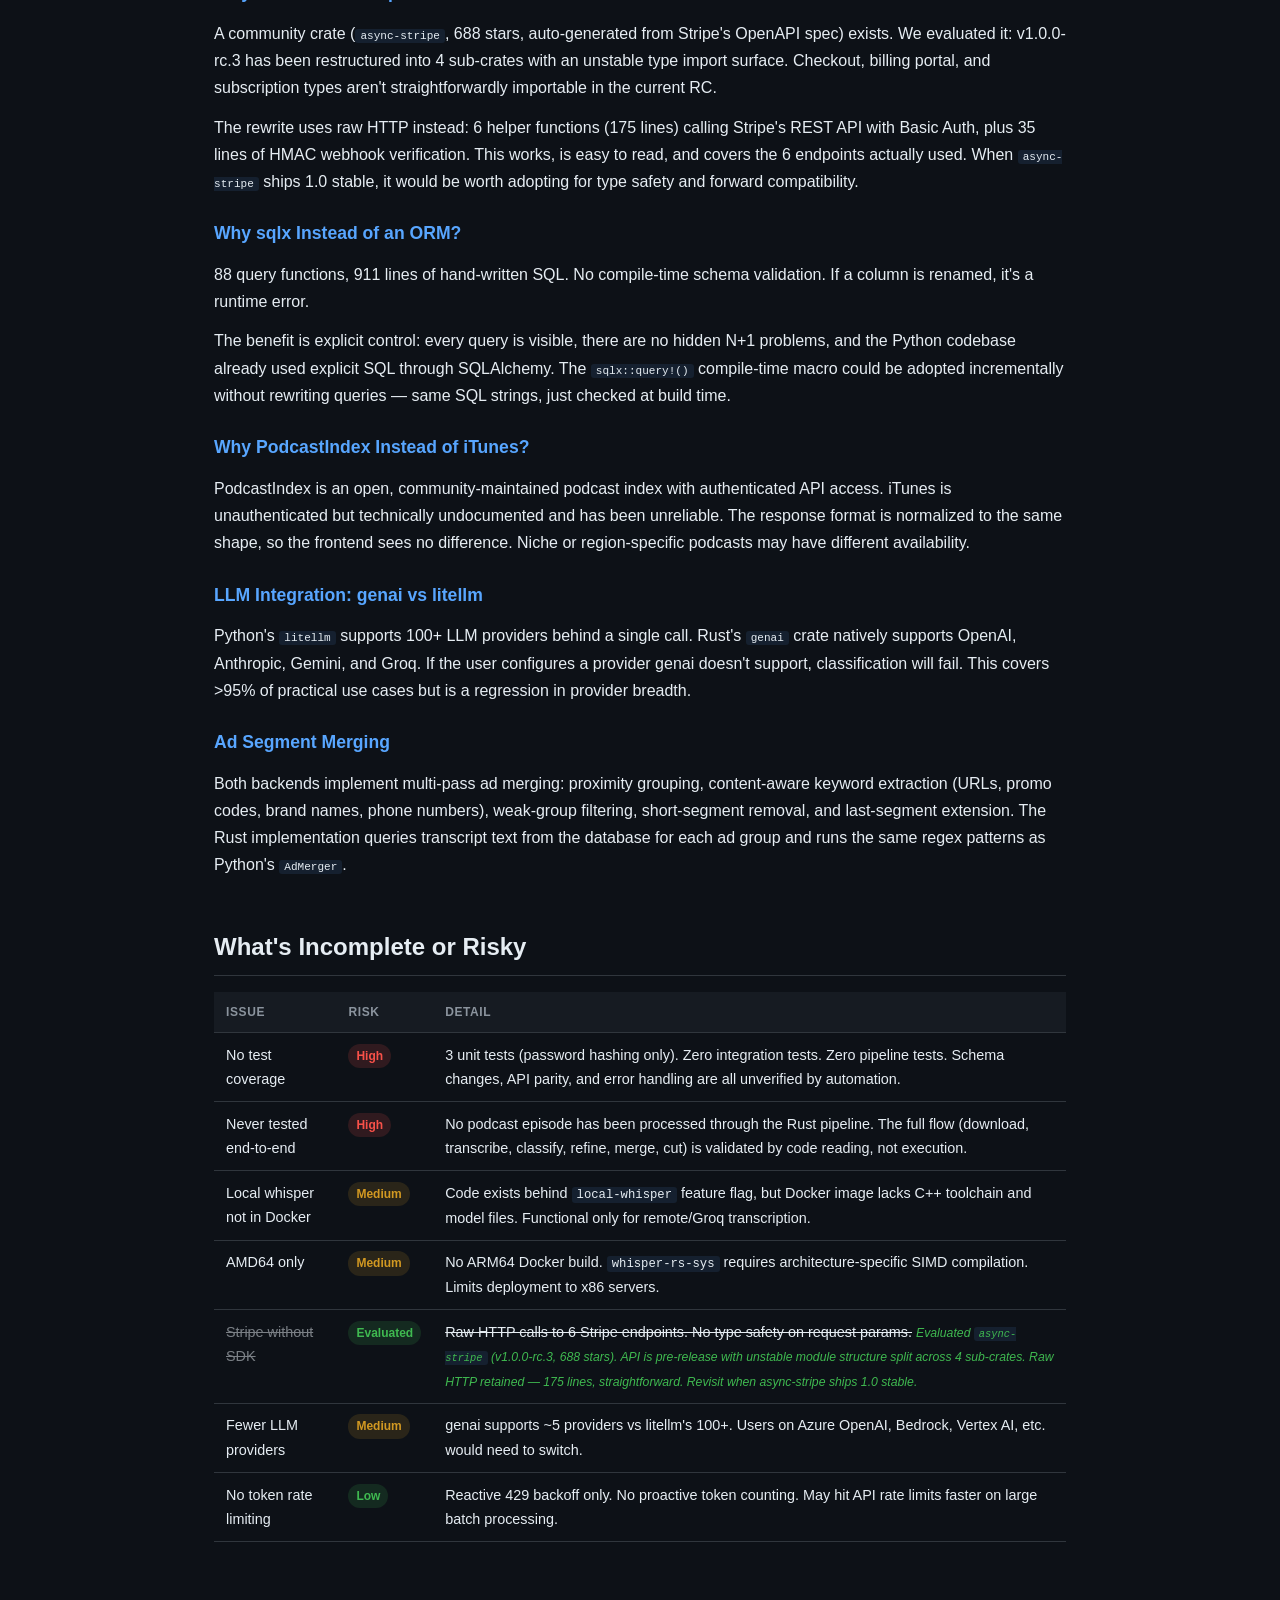
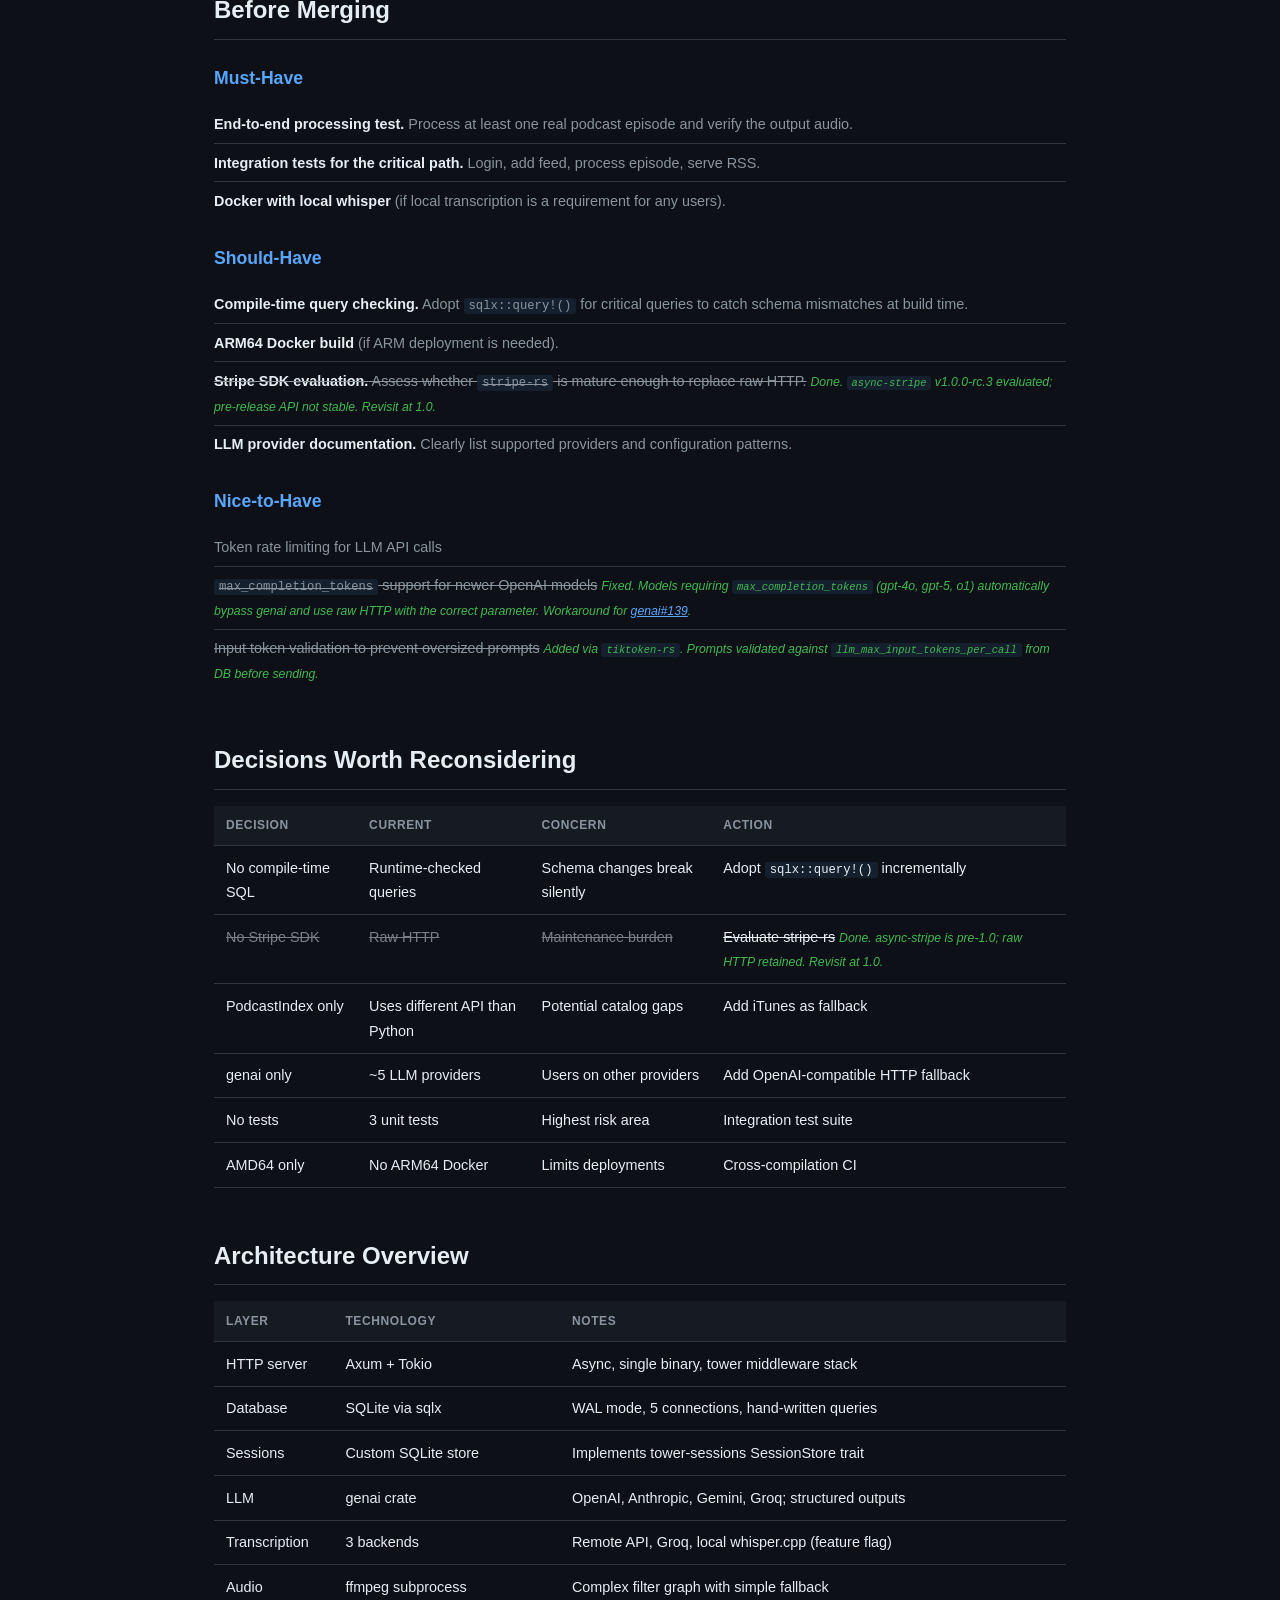
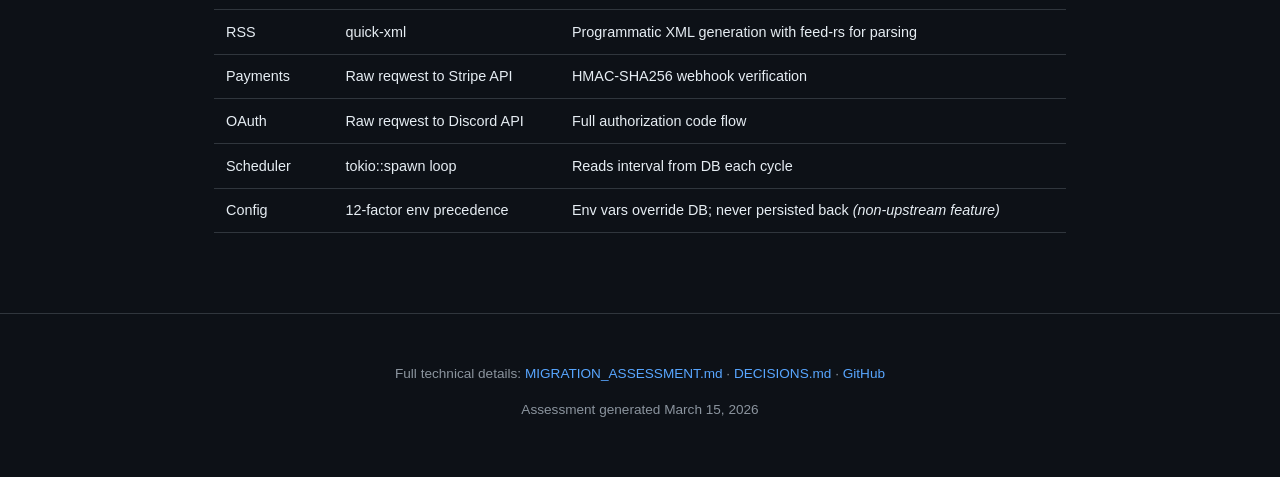
==== commit 913abe01: "Cross off max_completion_tokens: raw HTTP workaround for genai#139" ====
--- a/rust-rewrite.html
+++ b/rust-rewrite.html
@@ -269,7 +269,7 @@
   <h3>Nice-to-Have</h3>
   <ul class="clean">
     <li>Token rate limiting for LLM API calls</li>
-    <li><s><code>max_completion_tokens</code> support for newer OpenAI models</s> <span class="resolved-note"><code>model_uses_max_completion_tokens()</code> implemented; genai crate only exposes <code>max_tokens</code>. May work transparently for newer models — needs testing.</span></li>
+    <li><s><code>max_completion_tokens</code> support for newer OpenAI models</s> <span class="resolved-note">Fixed. Models requiring <code>max_completion_tokens</code> (gpt-4o, gpt-5, o1) automatically bypass genai and use raw HTTP with the correct parameter. Workaround for <a href="https://github.com/jeremychone/rust-genai/issues/139" style="color:var(--accent);">genai#139</a>.</span></li>
     <li><s>Input token validation to prevent oversized prompts</s> <span class="resolved-note">Added via <code>tiktoken-rs</code>. Prompts validated against <code>llm_max_input_tokens_per_call</code> from DB before sending.</span></li>
   </ul>
 </section>
